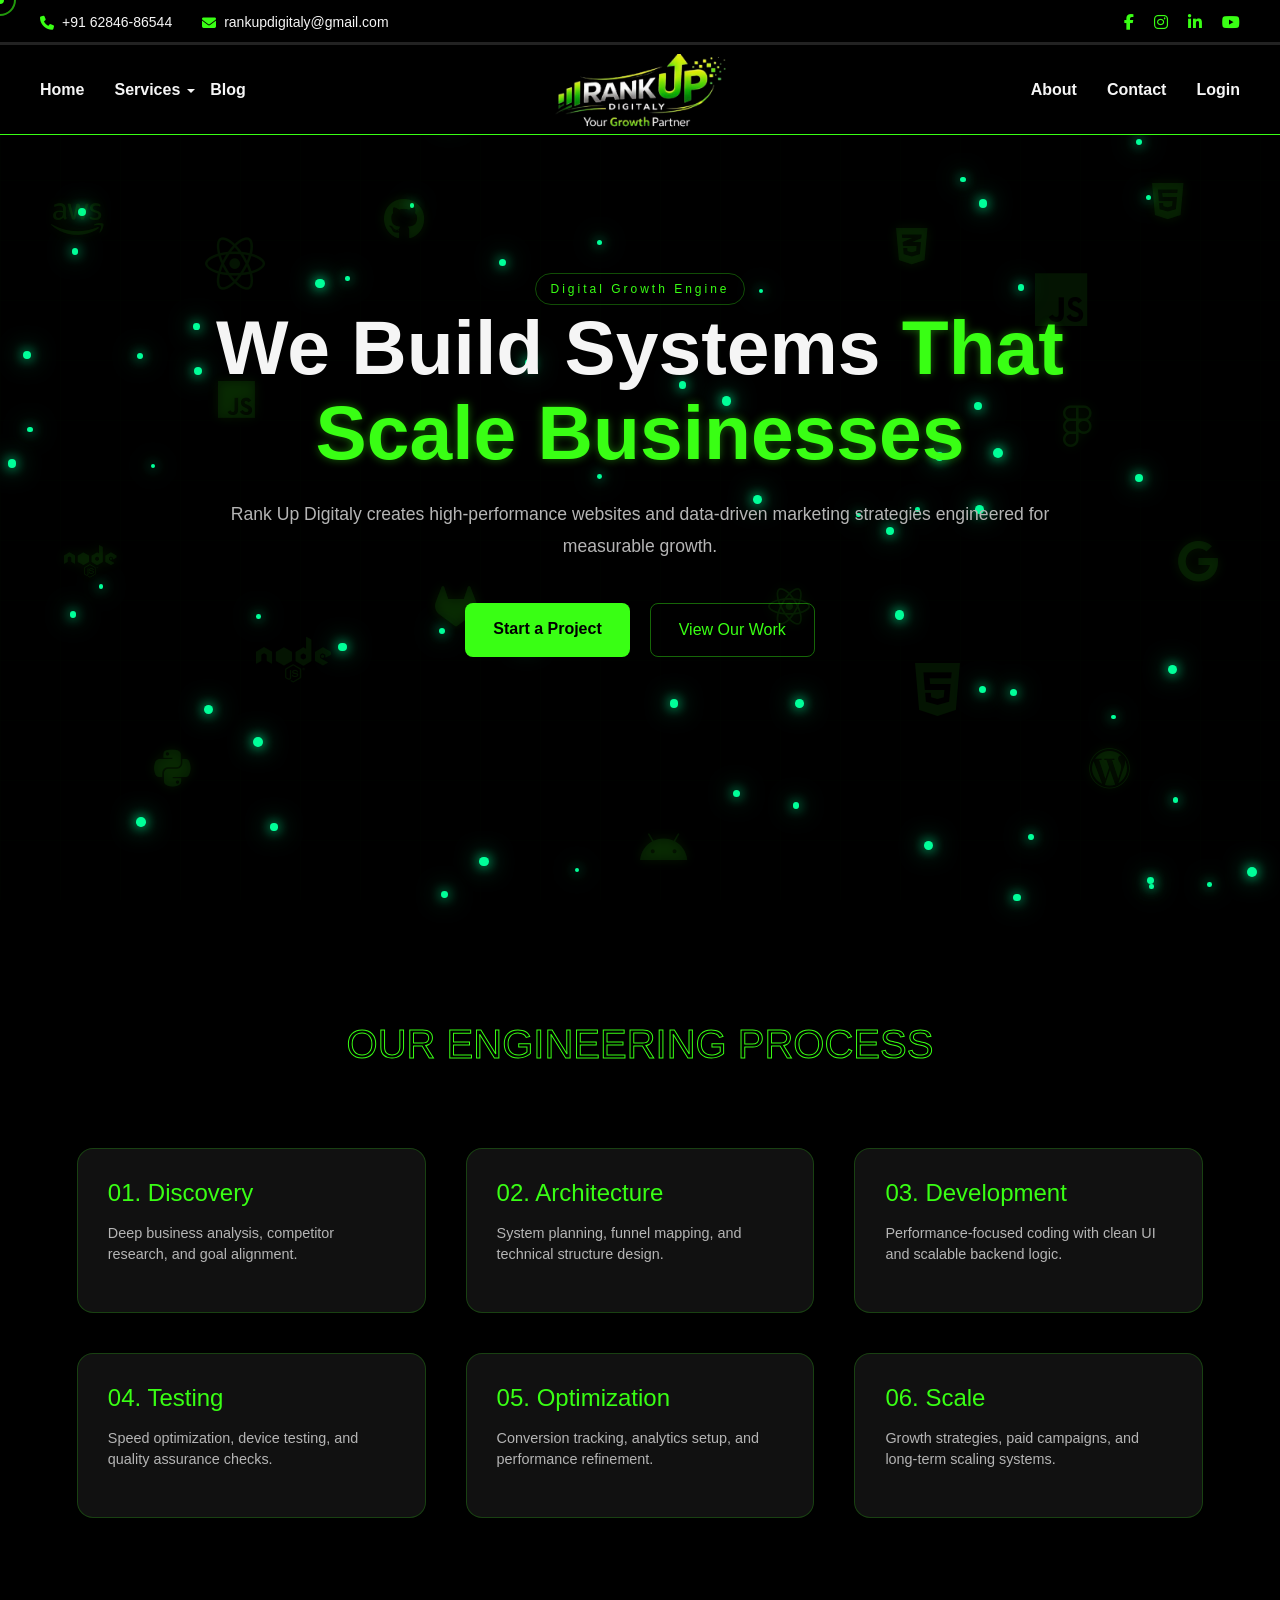
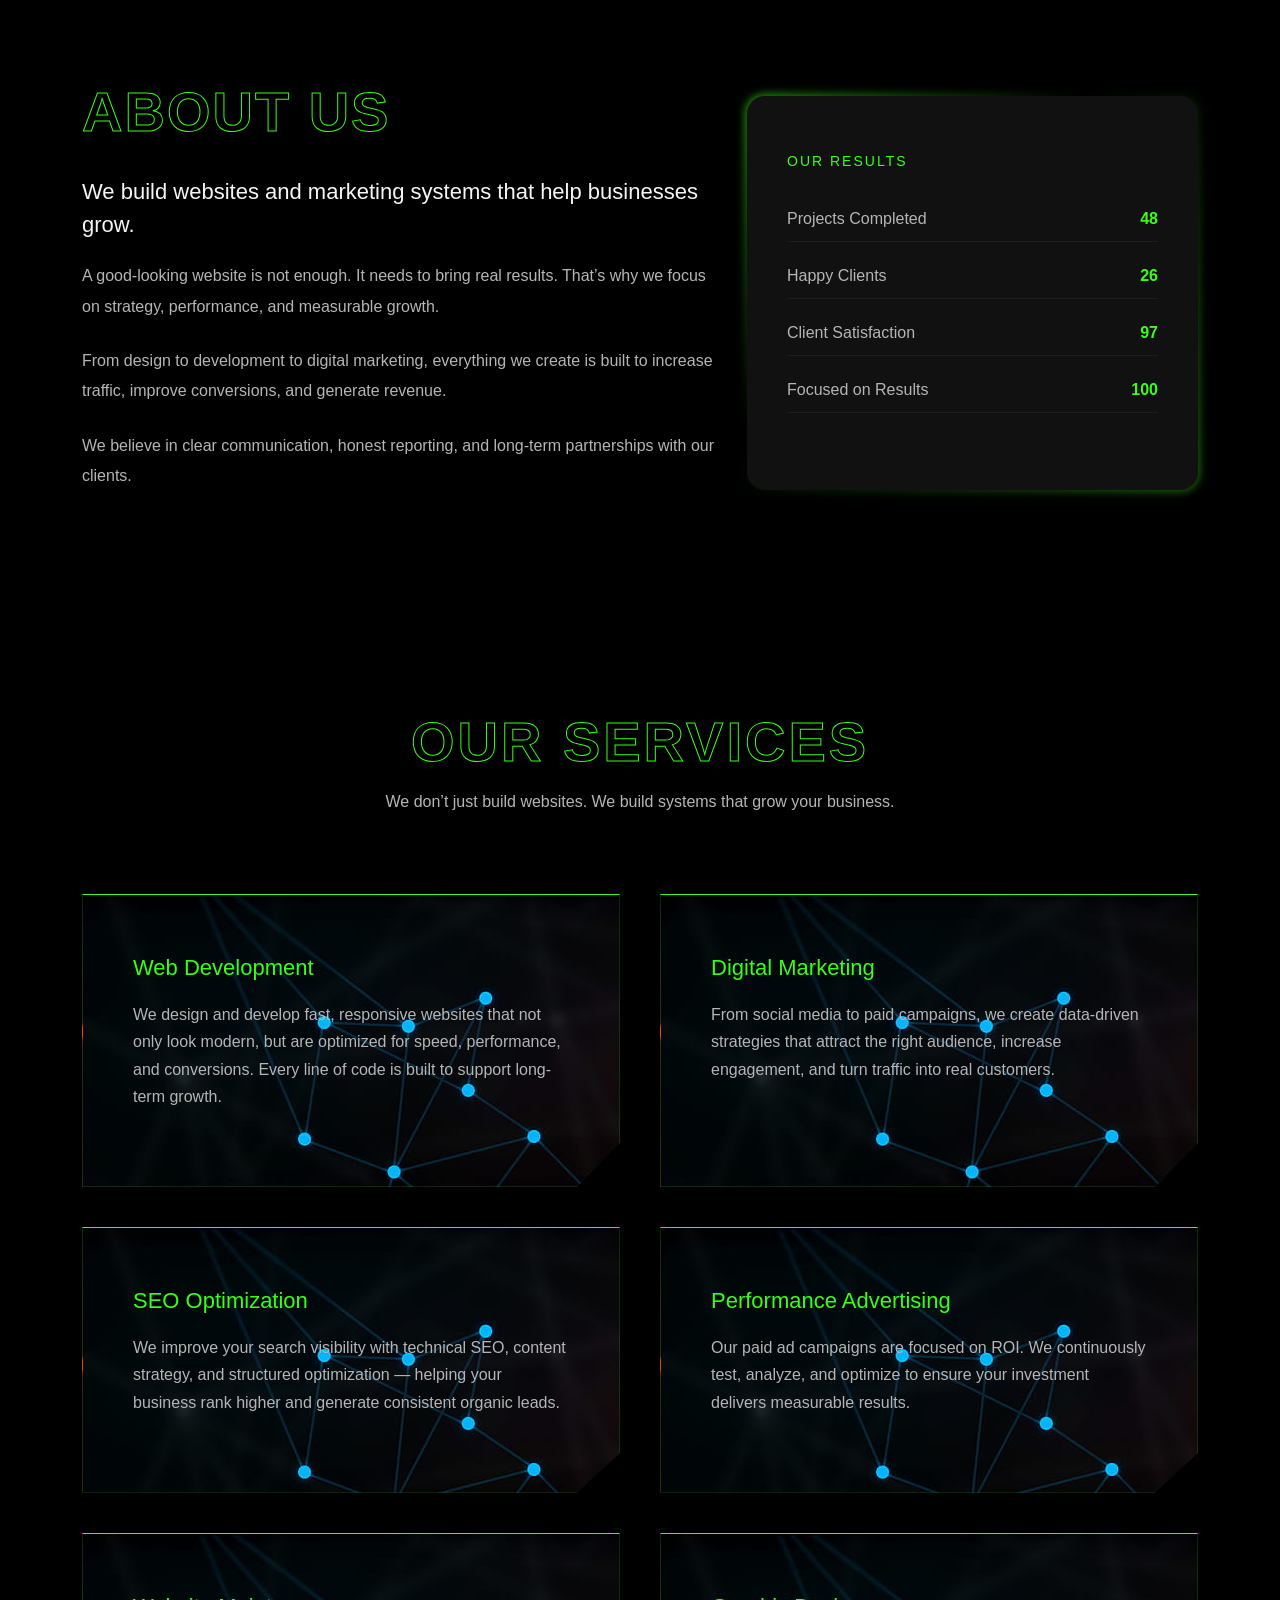
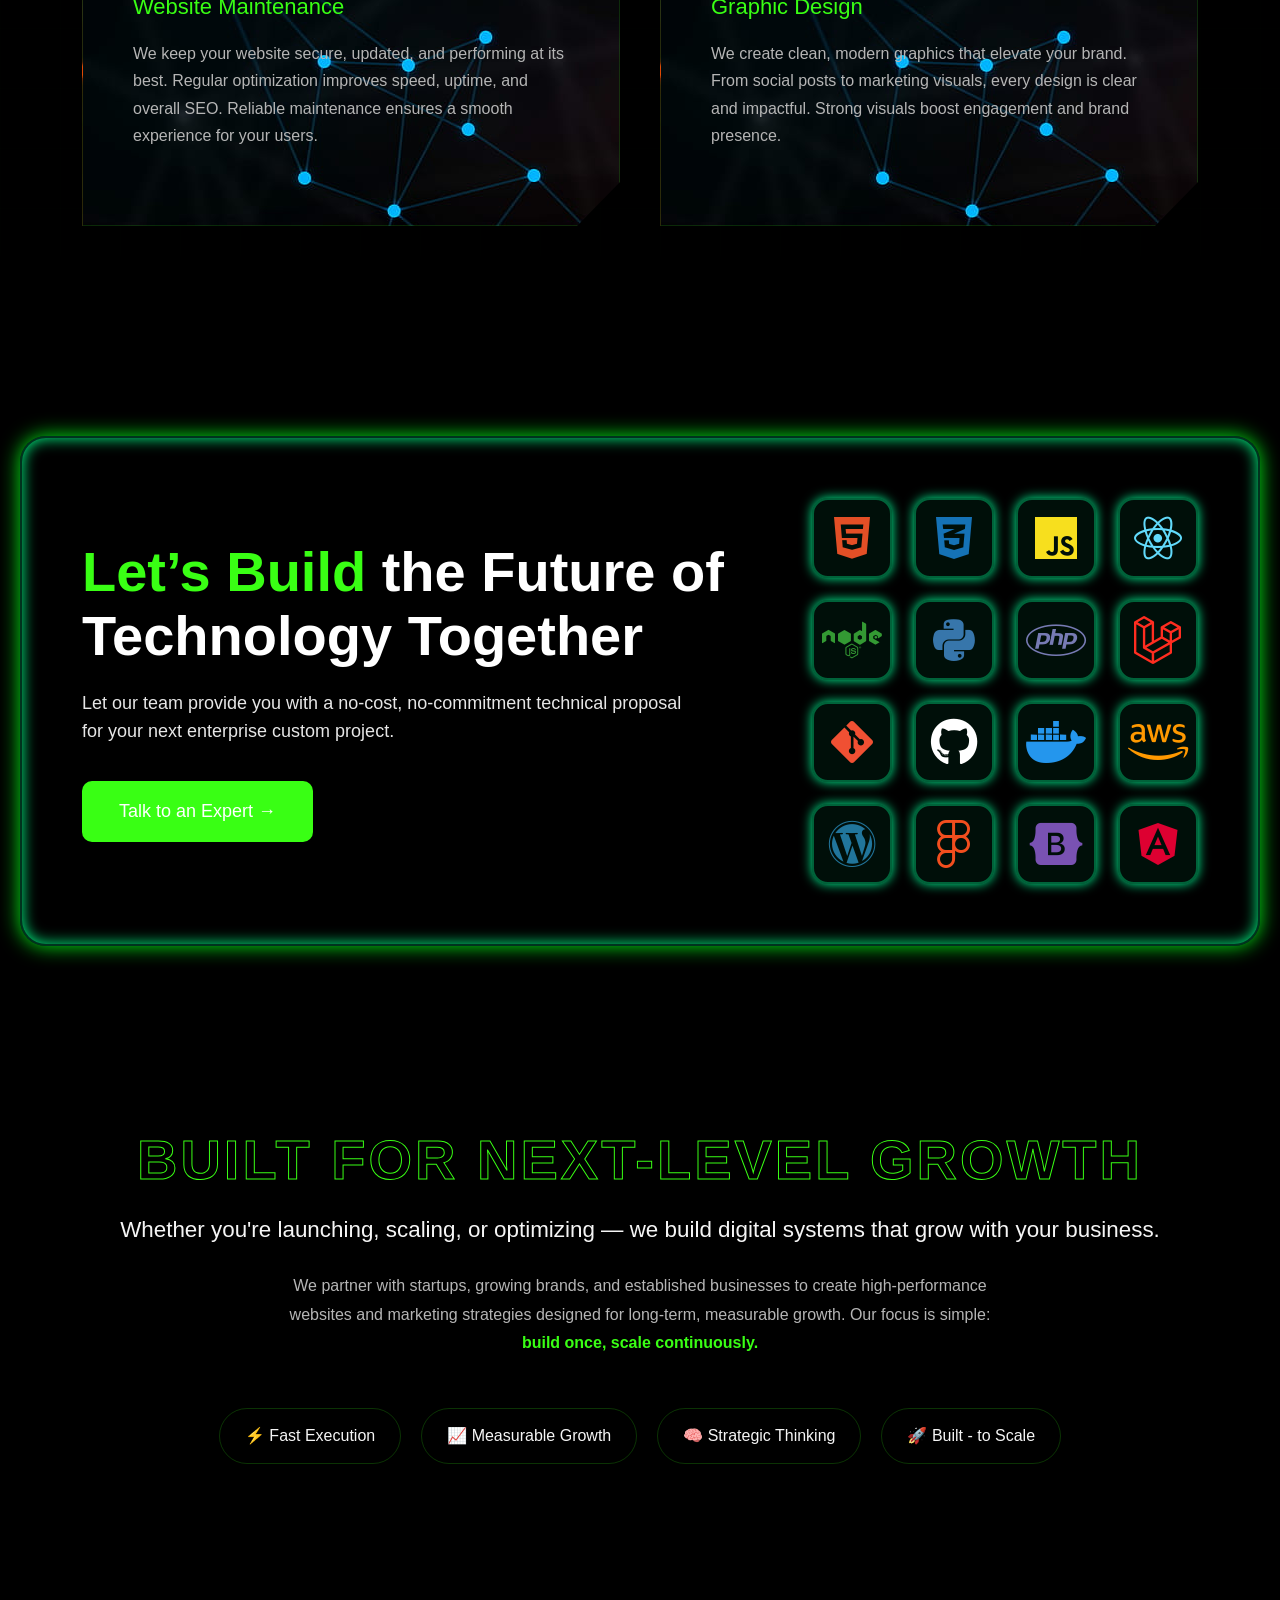
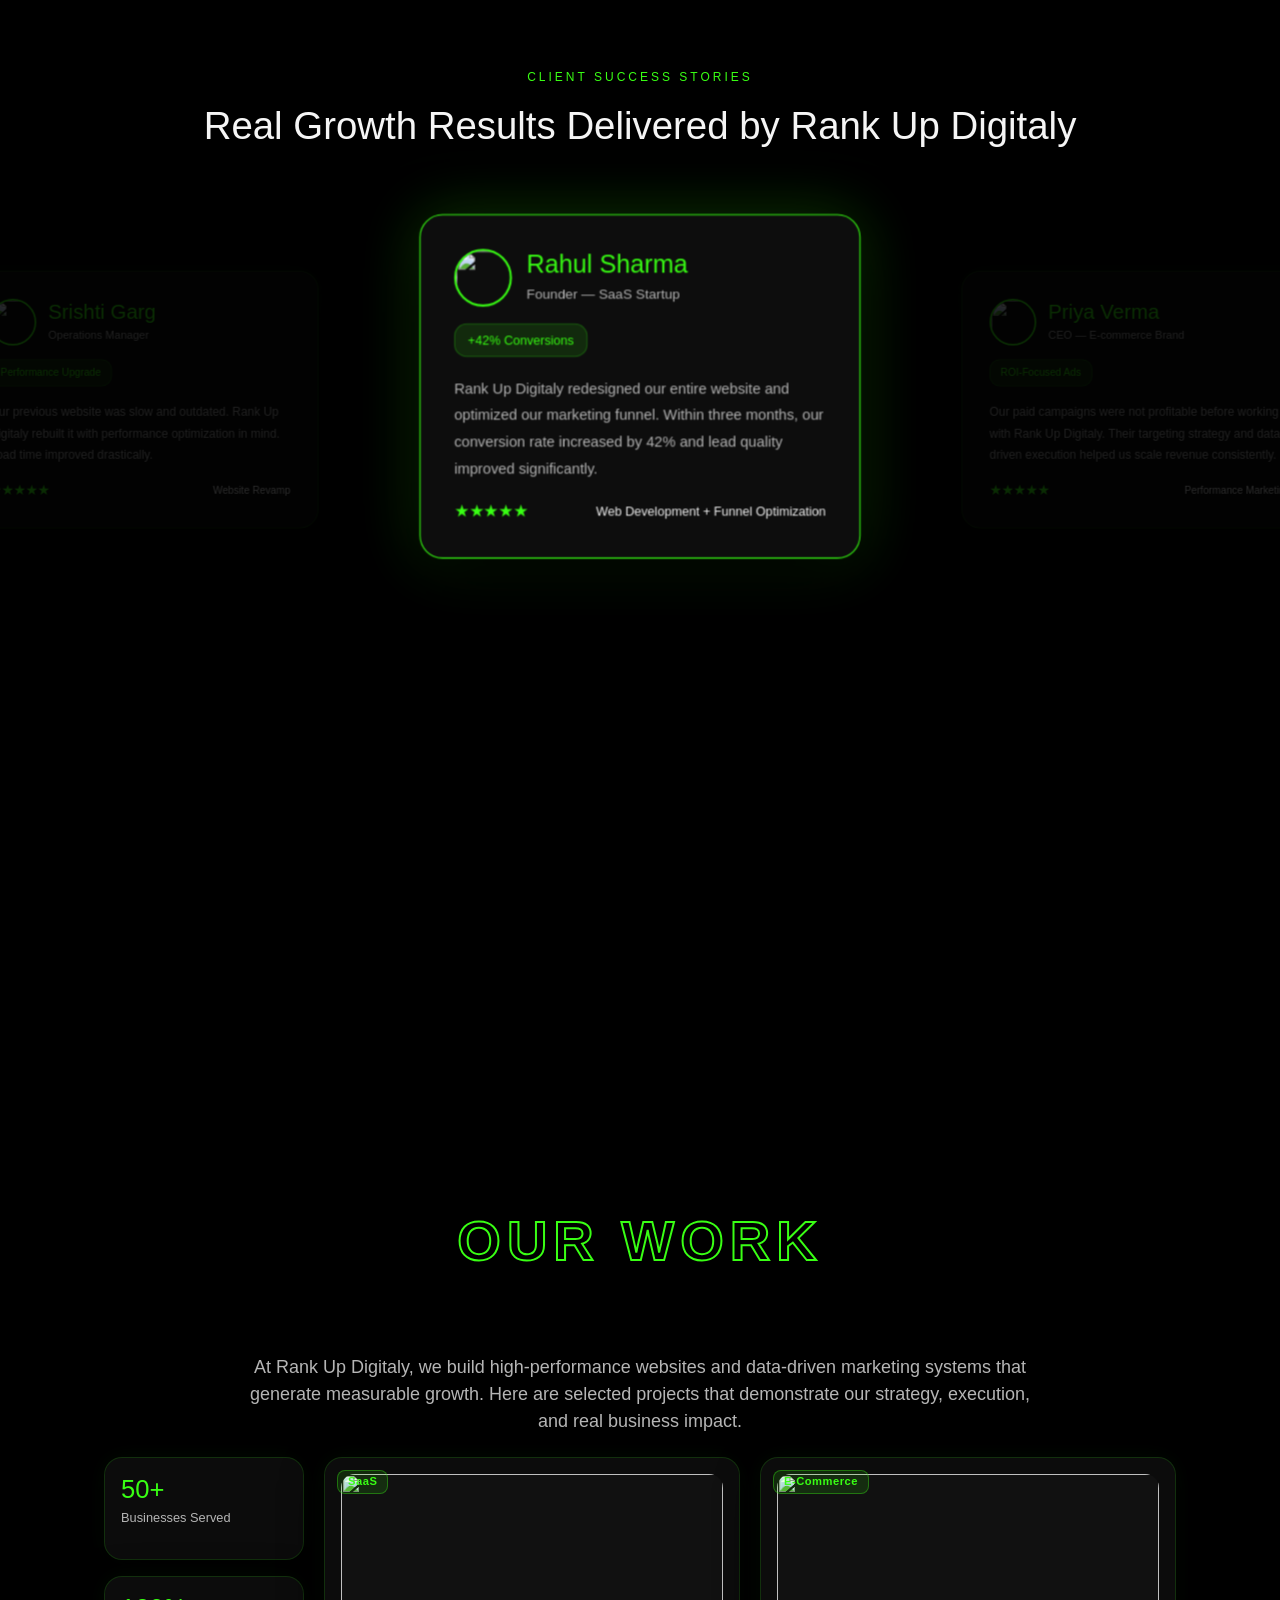
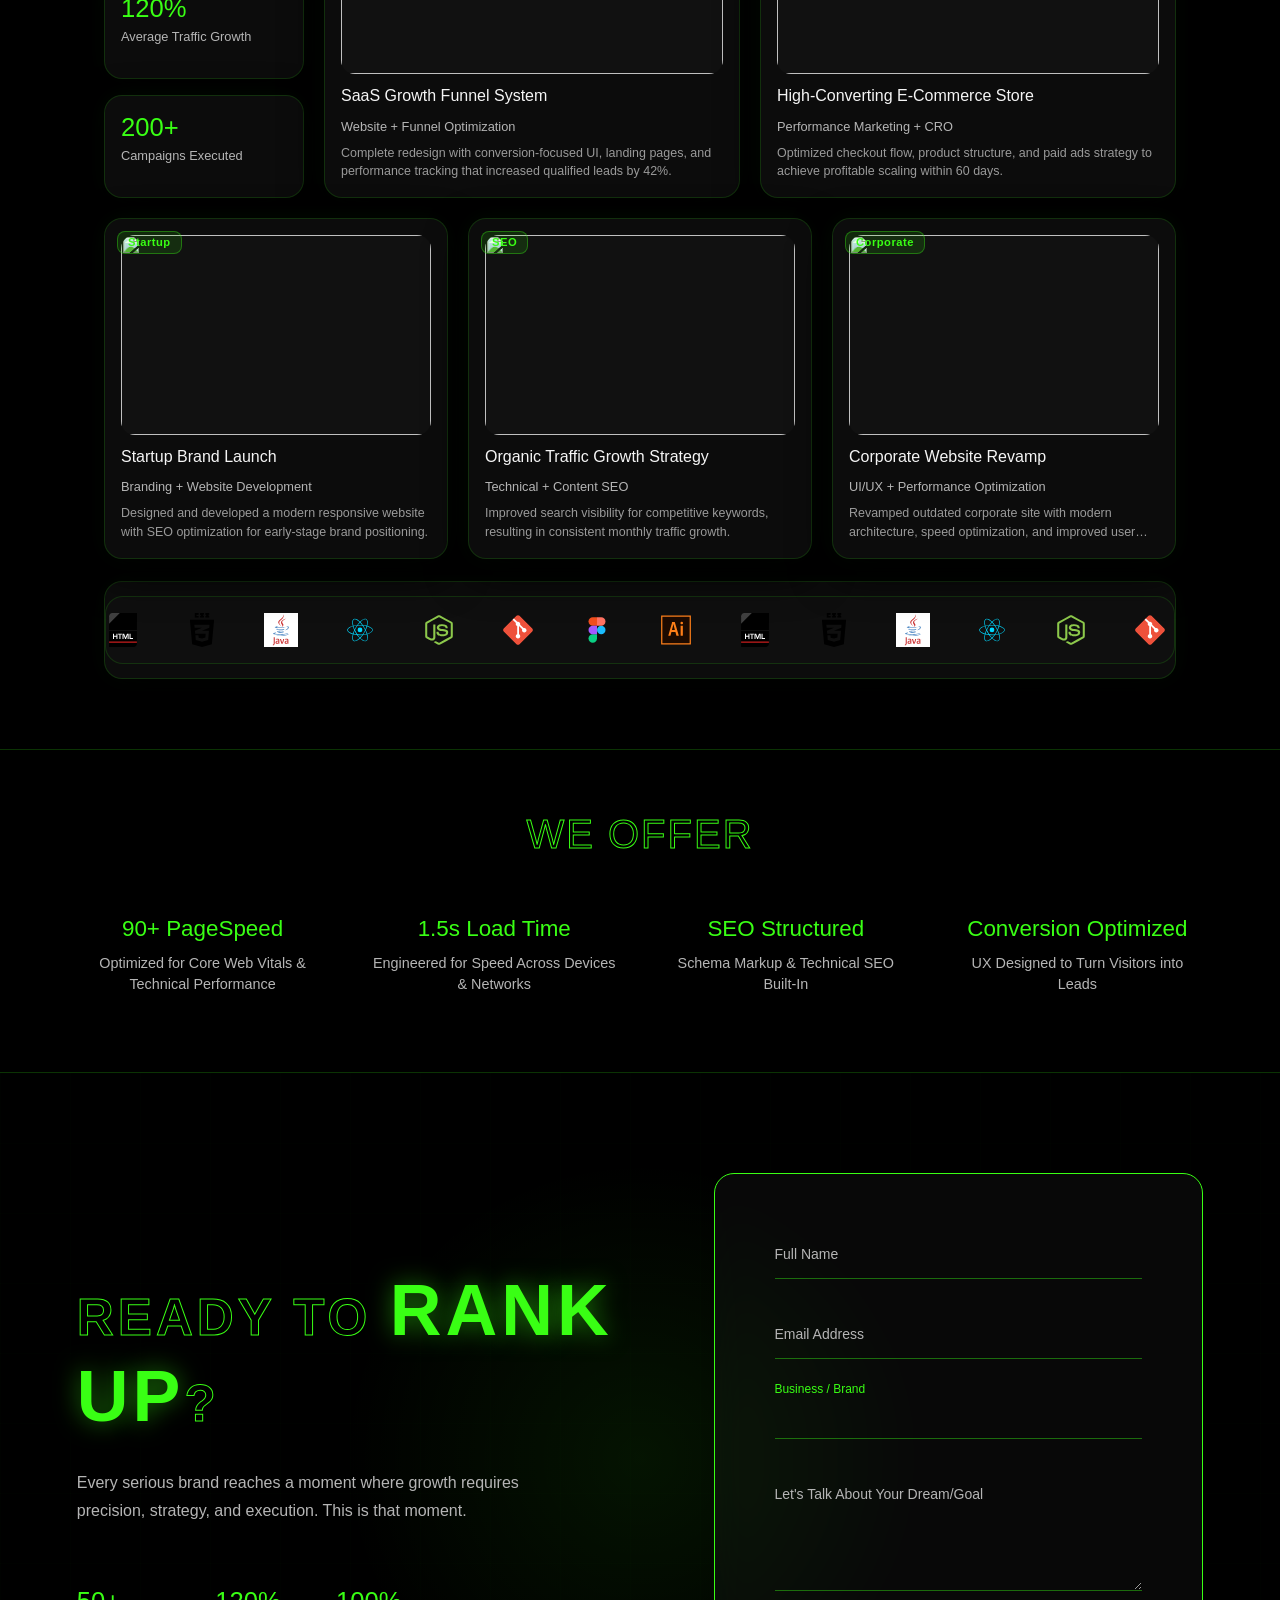
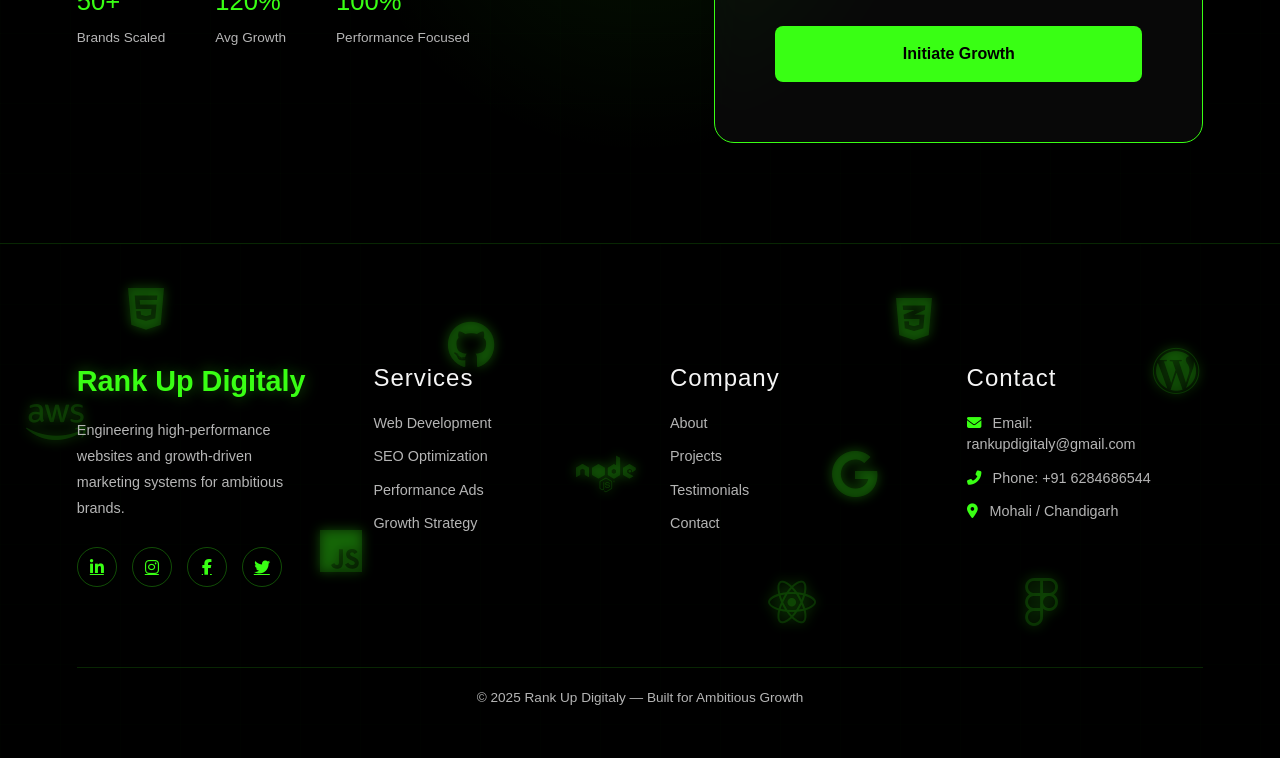
==== index.html @ c616a708 "add" ====
<!DOCTYPE html>
<html lang="en">

<head>
    <meta charset="UTF-8">
    <meta name="viewport" content="width=device-width, initial-scale=1.0">
    <title>About Section - Futuristic Clean</title>

    <link href="https://cdn.jsdelivr.net/npm/bootstrap@5.3.2/dist/css/bootstrap.min.css" rel="stylesheet">
    <link rel="stylesheet" href="https://cdnjs.cloudflare.com/ajax/libs/font-awesome/6.5.0/css/all.min.css">
    <link rel="stylesheet" href="css/index.css">
    

    <style>


        .cursor-dot,
.cursor-outline {
    position: fixed;
    top: 0;
    left: 0;
    pointer-events: none;
    border-radius: 50%;
    transform: translate(-50%, -50%);
    z-index: 9999;
}

/* Small inner dot */
.cursor-dot {
    width: 8px;
    height: 8px;
    background: #39ff14;
}

/* Outer circle */
.cursor-outline {
    width: 32px;
    height: 32px;
    border: 2px solid #39ff14;
    opacity: 0.6;
    transition: width .2s, height .2s, opacity .2s;
} 





/* spinning particals globle */

    </style>
</head>

<body>
  <div class="header-wrapper">

    <div class="neon-top-strip">
        <div class="neon-contact">
            <span class="neon-contact-item">
                <i class="fa-solid fa-phone neon-icon"></i>
                +91 62846-86544
            </span>
            <span class="neon-contact-item">
                <i class="fa-solid fa-envelope neon-icon"></i>
                rankupdigitaly@gmail.com
            </span>
        </div>

        <div class="neon-social">
            <a href="#"><i class="fab fa-facebook-f neon-icon"></i></a>
            <a href="#"><i class="fab fa-instagram neon-icon"></i></a>
            <a href="#"><i class="fab fa-linkedin-in neon-icon"></i></a>
            <a href="#"><i class="fab fa-youtube neon-icon"></i></a>
        </div>

        <div class="scroll-progress">
            <div class="progress-bar" id="progressBar"></div>
        </div>
    </div>

    <nav class="navbar">

        <!-- LEFT NAV -->
        <div class="nav-group left">
            <a href="/index.html" class="nav-link active">Home</a>

            <!-- CLICK DROPDOWN -->
            <div class="dropdown">
                <a href="javascript:void(0)" class="nav-link dropdown-toggle">Services</a>
                <div class="dropdown-menu">
                    <a href="/services/best-web-development-company-mohali-chandigarh.html">Web Development</a>
                    <a href="#seo">SEO Optimization</a>
                    <a href="/services/best-digital-marketing-company-mohali-chandigarh.html">Digital Marketing</a>
                    <a href="#ads">Performance Ads</a>
                </div>
            </div>

            <a href="#" class="nav-link">Blog</a>
        </div>

        <!-- HAMBURGER -->
        <div class="hamburger" onclick="toggleMenu()">
            <span></span>
            <span></span>
            <span></span>
        </div>

        <!-- LOGO -->
        <div class="logo">
            <a href="#Home"><img src="/images/rank-logo.png" alt="Logo"></a>
        </div>

        <!-- RIGHT NAV -->
        <div class="nav-group right">
            <a href="#about" class="nav-link">About</a>
            <a href="#contact" class="nav-link">Contact</a>
            <a href="#" class="nav-link">Login</a>
        </div>

        <!-- MOBILE MENU -->
        <div class="mobile-menu" id="mobileMenu">
            <a href="/index.html" class="nav-link">Home</a>

            <div class="mobile-dropdown">
                <div class="mobile-dropdown-toggle">Services</div>
                <div class="mobile-dropdown-menu">
                    <a href="/services/best-web-development-company-mohali-chandigarh.html">Web Development</a>
                    <a href="#seo">SEO Optimization</a>
                    <a href="/services/best-digital-marketing-company-mohali-chandigarh.html">Digital Marketing</a>
                    <a href="#ads">Performance Ads</a>
                </div>
            </div>

            <a href="#" class="nav-link">Blog</a>
            <a href="#about" class="nav-link">About</a>
            <a href="#contact" class="nav-link">Contact</a>
            <a href="#" class="nav-link">Login</a>
        </div>

    </nav>

</div>








    


    <div class="particles" id="particles">



        <section class="hero-section" id="Home">
            <header class="cyber-header">

                <!-- Floating Icons Background -->
                <div class="floating-header-icons">
                    <i class="fab fa-node"></i>
                    <i class="fab fa-css3-alt"></i>
                    <i class="fab fa-js"></i>
                    <i class="fab fa-react"></i>
                    <i class="fab fa-wordpress"></i>
                    <i class="fab fa-github"></i>
                    <i class="fab fa-figma"></i>
                    <i class="fab fa-html5"></i>
                    <i class="fab fa-google"></i>
                    <i class="fab fa-aws"></i>
                    <i class="fab fa-python"></i>
                    <i class="fab fa-gitlab"></i>
                    <i class="fab fa-android"></i>
                </div>

                <!-- Your header content here -->
            </header>

            <div class="hero-grid-bg"></div>

            <div class="hero-content">

                <span class="hero-tag">Digital Growth Engine</span>

                <h1 class="hero-title">
                    We Build Systems
                    <span>That Scale Businesses</span>
                </h1>

                <p class="hero-sub">
                    Rank Up Digitaly creates high-performance websites and
                    data-driven marketing strategies engineered for measurable growth.
                </p>

                <div class="hero-buttons">
                    <a href="#contact" class="btn-primary">Start a Project</a>
                    <a href="#advertisers" class="btn-outline">View Our Work</a>
                </div>

            </div>

            <!-- Floating Tech Particles -->
            <div class="hero-icons">
                <i class="fab fa-react"></i>
                <i class="fab fa-node"></i>
                <i class="fab fa-js"></i>
                <i class="fab fa-html5"></i>
                <!-- <i class="fab fa-css3-alt"></i> -->
            </div>

        </section>
















<section class="process-section">
    <div class="process-container">

        <h2 class="process-title">OUR ENGINEERING PROCESS</h2>

        <div class="process-grid">

            <div class="process-step">
                <h4>01. Discovery</h4>
                <p>Deep business analysis, competitor research, and goal alignment.</p>
            </div>

            <div class="process-step">
                <h4>02. Architecture</h4>
                <p>System planning, funnel mapping, and technical structure design.</p>
            </div>

            <div class="process-step">
                <h4>03. Development</h4>
                <p>Performance-focused coding with clean UI and scalable backend logic.</p>
            </div>

            <div class="process-step">
                <h4>04. Testing</h4>
                <p>Speed optimization, device testing, and quality assurance checks.</p>
            </div>

            <div class="process-step">
                <h4>05. Optimization</h4>
                <p>Conversion tracking, analytics setup, and performance refinement.</p>
            </div>

            <div class="process-step">
                <h4>06. Scale</h4>
                <p>Growth strategies, paid campaigns, and long-term scaling systems.</p>
            </div>

        </div>

    </div>
</section>















        <section id="about">
            <div class="container">
                <div class="row align-items-center">

                    <!-- LEFT SIDE -->
                    <div class="col-lg-7 mb-5 mb-lg-0">

                        <h2 class="tech-title">ABOUT US</h2>

                        <p class="tech-sub">
                            We build websites and marketing systems that help businesses grow.
                        </p>

                        <p class="tech-text">
                            A good-looking website is not enough. It needs to bring real results.
                            That’s why we focus on strategy, performance, and measurable growth.
                        </p>

                        <p class="tech-text mt-4">
                            From design to development to digital marketing,
                            everything we create is built to increase traffic,
                            improve conversions, and generate revenue.
                        </p>

                        <p class="tech-text mt-4">
                            We believe in clear communication, honest reporting,
                            and long-term partnerships with our clients.
                        </p>

                    </div>

                    <!-- RIGHT PANEL -->
                    <div class="col-lg-5">
                        <div class="panel-wrapper">
                            <div class="tech-panel" id="tiltPanel">

                                <div class="panel-header">OUR RESULTS</div>

                                <div class="stat-line">
                                    <span>Projects Completed</span>
                                    <span class="stat-number" data-target="48">0</span>
                                </div>

                                <div class="stat-line">
                                    <span>Happy Clients</span>
                                    <span class="stat-number" data-target="26">0</span>
                                </div>

                                <div class="stat-line">
                                    <span>Client Satisfaction</span>
                                    <span class="stat-number" data-target="97">0</span>
                                </div>

                                <div class="stat-line">
                                    <span>Focused on Results</span>
                                    <span class="stat-number" data-target="100">0</span>
                                </div>

                            </div>
                        </div>
                    </div>

                </div>
            </div>
        </section>











        <section id="services">
            <div class="container">

                <div class="services-header text-center">
                    <h2 class="services-title">OUR SERVICES</h2>
                    <p class="services-sub">
                        We don’t just build websites. We build systems that grow your business.
                    </p>
                </div>

                <div class="services-matrix">

                    <div class="service-module">
                        <h4>Web Development</h4>
                        <p>
                            We design and develop fast, responsive websites that not only look modern,
                            but are optimized for speed, performance, and conversions.
                            Every line of code is built to support long-term growth.
                        </p>
                    </div>

                    <div class="service-module">
                        <h4>Digital Marketing</h4>
                        <p>
                            From social media to paid campaigns, we create data-driven strategies
                            that attract the right audience, increase engagement, and turn traffic
                            into real customers.
                        </p>
                    </div>

                    <div class="service-module">
                        <h4>SEO Optimization</h4>
                        <p>
                            We improve your search visibility with technical SEO, content strategy,
                            and structured optimization — helping your business rank higher
                            and generate consistent organic leads.
                        </p>
                    </div>

                    <div class="service-module">
                        <h4>Performance Advertising</h4>
                        <p>
                            Our paid ad campaigns are focused on ROI. We continuously test,
                            analyze, and optimize to ensure your investment delivers measurable results.
                        </p>
                    </div>

                  <div class="service-module">
    <h4>Website Maintenance</h4>
    <p>
        We keep your website secure, updated, and performing at its best.
        Regular optimization improves speed, uptime, and overall SEO.
        Reliable maintenance ensures a smooth experience for your users.
    </p>
</div>

                   <div class="service-module">
    <h4>Graphic Design</h4>
    <p>
        We create clean, modern graphics that elevate your brand.
        From social posts to marketing visuals, every design is clear and impactful.
        Strong visuals boost engagement and brand presence.
    </p>
</div>

                </div>

            </div>
        </section>









        <section class="section">
            <div class="content-box">

                <!-- LEFT SIDE -->
                <div class="left">
                    <h1><span>Let’s Build</span> the Future of Technology Together</h1>
                    <p>
                        Let our team provide you with a no-cost, no-commitment technical proposal
                        for your next enterprise custom project.
                    </p>
                    <div class="btn"><a href="#contact">Talk to an Expert →</a></div>
                </div>

             <div class="icon-grid">
    <div class="icon-box"><i class="fab fa-html5"></i></div>
    <div class="icon-box"><i class="fab fa-css3-alt"></i></div>
    <div class="icon-box"><i class="fab fa-js"></i></div>
    <div class="icon-box"><i class="fab fa-react"></i></div>

    <div class="icon-box"><i class="fab fa-node"></i></div>
    <div class="icon-box"><i class="fab fa-python"></i></div>
    <div class="icon-box"><i class="fab fa-php"></i></div>
    <div class="icon-box"><i class="fab fa-laravel"></i></div>

    <div class="icon-box"><i class="fab fa-git-alt"></i></div>
    <div class="icon-box"><i class="fab fa-github"></i></div>
    <div class="icon-box"><i class="fab fa-docker"></i></div>
    <div class="icon-box"><i class="fab fa-aws"></i></div>

    <div class="icon-box"><i class="fab fa-wordpress"></i></div>
    <div class="icon-box"><i class="fab fa-figma"></i></div>
    <div class="icon-box"><i class="fab fa-bootstrap"></i></div>
    <div class="icon-box"><i class="fab fa-angular"></i></div>
</div>

            </div>
        </section>











        <section id="growth">
            <div class="container">

                <div class="growth-wrapper text-center">

                    <h2 class="growth-title">BUILT FOR NEXT-LEVEL GROWTH</h2>

                    <p class="growth-lead">
                        Whether you're launching, scaling, or optimizing —
                        we build digital systems that grow with your business.
                    </p>

                    <p class="growth-text">
                        We partner with startups, growing brands, and established businesses
                        to create high-performance websites and marketing strategies
                        designed for long-term, measurable growth.
                        Our focus is simple: <br> <b class="impact"> build once, scale continuously.</b>
                    </p>

                    <div class="growth-points">
                        <div class="growth-item">⚡ Fast Execution</div>
                        <div class="growth-item">📈 Measurable Growth</div>
                        <div class="growth-item">🧠 Strategic Thinking</div>
                        <div class="growth-item">🚀 Built - to Scale</div>
                    </div>

                </div>

            </div>
        </section>











        <section class="ai-focus-section" id="review">
            <div class="ai-container">

                <div class="ai-header">
                    <span>CLIENT SUCCESS STORIES</span>
                    <h2>Real Growth Results Delivered by Rank Up Digitaly</h2>
                </div>

                <div class="ai-carousel">

                    <!-- CARD 1 -->
                    <div class="ai-card active">
                        <div class="profile">
                            <img src="https://i.pravatar.cc/80?img=1">
                            <div>
                                <h4>Rahul Sharma</h4>
                                <span>Founder — SaaS Startup</span>
                            </div>
                        </div>

                        <div class="review-badge">+42% Conversions</div>

                        <p>
                            Rank Up Digitaly redesigned our entire website and optimized
                            our marketing funnel. Within three months, our conversion rate
                            increased by 42% and lead quality improved significantly.
                        </p>

                        <div class="card-footer">
                            <div class="stars">★★★★★</div>
                            <span class="course">Web Development + Funnel Optimization</span>
                        </div>
                    </div>




                    <!-- CARD 2 -->
                    <div class="ai-card">
                        <div class="profile">
                            <img src="https://i.pravatar.cc/80?img=2">
                            <div>
                                <h4>Priya Verma</h4>
                                <span>CEO — E-commerce Brand</span>
                            </div>
                        </div>

                        <div class="review-badge">ROI-Focused Ads</div>

                        <p>
                            Our paid campaigns were not profitable before working with
                            Rank Up Digitaly. Their targeting strategy and data-driven
                            execution helped us scale revenue consistently.
                        </p>

                        <div class="card-footer">
                            <div class="stars">★★★★★</div>
                            <span class="course">Performance Marketing</span>
                        </div>
                    </div>

                    <!-- CARD 3 -->
                    <div class="ai-card">
                        <div class="profile">
                            <img src="https://i.pravatar.cc/80?img=3">
                            <div>
                                <h4>Arjun Mehta</h4>
                                <span>Marketing Head — Tech Company</span>
                            </div>
                        </div>

                        <div class="review-badge">SEO Growth</div>

                        <p>
                            Their SEO strategy improved our organic visibility and
                            helped us rank on the first page for competitive keywords.
                            Traffic and inquiries both increased.
                        </p>

                        <div class="card-footer">
                            <div class="stars">★★★★★</div>
                            <span class="course">SEO Optimization</span>
                        </div>
                    </div>


                    <!-- CARD 4 -->
                    <div class="ai-card">
                        <div class="profile">
                            <img src="https://i.pravatar.cc/80?img=4">
                            <div>
                                <h4>Mamta Sidhu</h4>
                                <span>Startup Founder</span>
                            </div>
                        </div>

                        <div class="review-badge">Clean UI Experience</div>

                        <p>
                            The team at Rank Up Digitaly delivered a modern, fast,
                            and highly responsive website. The user experience is
                            significantly better than our previous platform.
                        </p>

                        <div class="card-footer">
                            <div class="stars">★★★★★</div>
                            <span class="course">UI/UX + Front-End Development</span>
                        </div>
                    </div>




                    <!-- CARD 5 -->
                    <div class="ai-card">
                        <div class="profile">
                            <img src="https://i.pravatar.cc/80?img=5">
                            <div>
                                <h4>Shubham Silyan</h4>
                                <span>Business Owner</span>
                            </div>
                        </div>

                        <div class="review-badge">Structured Growth Plan</div>

                        <p>
                            What impressed me most was their structured approach.
                            Clear strategy, transparent reporting, and measurable results.
                            They operate like a long-term growth partner.
                        </p>

                        <div class="card-footer">
                            <div class="stars">★★★★★</div>
                            <span class="course">Digital Growth Strategy</span>
                        </div>
                    </div>




                    <!-- CARD 6 -->
                    <div class="ai-card">
                        <div class="profile">
                            <img src="https://i.pravatar.cc/80?img=6">
                            <div>
                                <h4>Muskan Rana</h4>
                                <span>Brand Manager</span>
                            </div>
                        </div>

                        <div class="review-badge">Lead Generation</div>

                        <p>
                            Their marketing campaigns helped us generate high-quality
                            leads consistently. Communication was clear and performance
                            reports were detailed and honest.
                        </p>

                        <div class="card-footer">
                            <div class="stars">★★★★★</div>
                            <span class="course">Digital Marketing</span>
                        </div>
                    </div>




                    <!-- CARD 7 -->
                    <div class="ai-card">
                        <div class="profile">
                            <img src="https://i.pravatar.cc/80?img=7">
                            <div>
                                <h4>Sunidhi</h4>
                                <span>Co-Founder — SaaS Product</span>
                            </div>
                        </div>

                        <div class="review-badge">Full Funnel Optimization</div>

                        <p>
                            From website structure to campaign execution,
                            Rank Up Digitaly improved our entire customer journey.
                            Conversions and retention both improved.
                        </p>

                        <div class="card-footer">
                            <div class="stars">★★★★★</div>
                            <span class="course">Web + Marketing Systems</span>
                        </div>
                    </div>




                    <!-- CARD 8-->
                    <div class="ai-card">
                        <div class="profile">
                            <img src="https://i.pravatar.cc/80?img=8">
                            <div>
                                <h4>Srishti Garg</h4>
                                <span>Operations Manager</span>
                            </div>
                        </div>

                        <div class="review-badge">Performance Upgrade</div>

                        <p>
                            Our previous website was slow and outdated.
                            Rank Up Digitaly rebuilt it with performance
                            optimization in mind. Load time improved drastically.
                        </p>

                        <div class="card-footer">
                            <div class="stars">★★★★★</div>
                            <span class="course">Website Revamp</span>
                        </div>
                    </div>
                </div>
            </div>
        </section>










        <section class="gsap-showcase">
            <h1 class="gsap-title">
                Stop Guessing. Start Scaling.
            </h1>

            <p class="gsap-subtitle">
                Rank Up Digitaly helps brands dominate online with
                performance-driven websites and marketing strategies
                built for measurable results.
            </p>

            <button class="gsap-btn"><a href="#contact">Let’s Scale Your Brand</a></button>
        </section>










        <!-- Projects Section -->
        <section id="advertisers" class="advertisers-service-sec pt-5 pb-5">

            <div class="container">

                <!-- HEADER -->
                <div class="row">
                    <div class="section-header text-center">
                        <h2 class="neon-outline-title">
                            OUR WORK
                        </h2>

                        <p style="font-size:18px; color: var(--text-gray); max-width: 800px; margin: auto;">
                            At Rank Up Digitaly, we build high-performance websites and
                            data-driven marketing systems that generate measurable growth.
                            Here are selected projects that demonstrate our strategy,
                            execution, and real business impact.
                        </p>
                    </div>
                </div>

                <div class="page">

                    <!-- TOP GRID -->
                    <div class="top-grid">

                        <!-- STATS -->
                        <div class="stats">

                            <div class="panel stat">
                                <h3>50+</h3>
                                <span>Businesses Served</span>
                            </div>

                            <div class="panel stat">
                                <h3>120%</h3>
                                <span>Average Traffic Growth</span>
                            </div>

                            <div class="panel stat">
                                <h3>200+</h3>
                                <span>Campaigns Executed</span>
                            </div>

                        </div>

                        <!-- PROJECT 1 -->
                        <div class="panel project" data-link="#">
                            <span class="badge">SaaS</span>
                            <img src="" alt="">
                            <h4>SaaS Growth Funnel System</h4>
                            <span class="desc">Website + Funnel Optimization</span>
                            <span class="desc-long">
                                Complete redesign with conversion-focused UI,
                                landing pages, and performance tracking that
                                increased qualified leads by 42%.
                            </span>
                        </div>

                        <!-- PROJECT 2 -->
                        <div class="panel project" data-link="#">
                            <span class="badge">E-Commerce</span>
                            <img src="" alt="">
                            <h4>High-Converting E-Commerce Store</h4>
                            <span class="desc">Performance Marketing + CRO</span>
                            <span class="desc-long">
                                Optimized checkout flow, product structure,
                                and paid ads strategy to achieve profitable
                                scaling within 60 days.
                            </span>
                        </div>

                    </div>

                    <!-- SECOND GRID -->
                    <div class="student-grid">

                        <!-- PROJECT 3 -->
                        <div class="panel project" data-link="#">
                            <span class="badge">Startup</span>
                            <img src="" alt="">
                            <h4>Startup Brand Launch</h4>
                            <span class="desc">Branding + Website Development</span>
                            <span class="desc-long">
                                Designed and developed a modern responsive
                                website with SEO optimization for early-stage
                                brand positioning.
                            </span>
                        </div>

                        <!-- PROJECT 4 -->
                        <div class="panel project" data-link="#">
                            <span class="badge">SEO</span>
                            <img src="" alt="">
                            <h4>Organic Traffic Growth Strategy</h4>
                            <span class="desc">Technical + Content SEO</span>
                            <span class="desc-long">
                                Improved search visibility for competitive
                                keywords, resulting in consistent monthly
                                traffic growth.
                            </span>
                        </div>

                        <!-- PROJECT 5 -->
                        <div class="panel project" data-link="#">
                            <span class="badge">Corporate</span>
                            <img src="" alt="">
                            <h4>Corporate Website Revamp</h4>
                            <span class="desc">UI/UX + Performance Optimization</span>
                            <span class="desc-long">
                                Revamped outdated corporate site with modern
                                architecture, speed optimization, and improved
                                user engagement.
                            </span>
                        </div>

                    </div>

                    <!-- TOOLBOX -->
                    <div class="toolbox panel">
                        <div class="marquee">
                            <div class="marquee-track" id="marqueeTrack">
                                <!-- tech logos here -->
                            </div>
                        </div>
                    </div>

                </div>

            </div>
        </section>













 <section class="performance-bar">
     <h2 class="performance-title">WE OFFER</h2>
    <div class="performance-container">

       

        <div class="performance-item">
            <h3>90+ PageSpeed</h3>
            <p>Optimized for Core Web Vitals & Technical Performance</p>
        </div>

        <div class="performance-item">
            <h3>1.5s Load Time</h3>
            <p>Engineered for Speed Across Devices & Networks</p>
        </div>

        <div class="performance-item">
            <h3>SEO Structured</h3>
            <p>Schema Markup & Technical SEO Built-In</p>
        </div>

        <div class="performance-item">
            <h3>Conversion Optimized</h3>
            <p>UX Designed to Turn Visitors into Leads</p>
        </div>

    </div>
</section>









        <section class="launch-contact " id="contact">

            <div class="launch-bg-grid"></div>
            <div class="launch-glow"></div>

            <div class="launch-wrapper">

                <!-- LEFT SIDE -->
                <div class="launch-left">

                    <h2 class="launch-title">
                        READY TO <span>RANK UP</span>?
                    </h2>

                    <p class="launch-sub">
                        Every serious brand reaches a moment where growth
                        requires precision, strategy, and execution.
                        This is that moment.
                    </p>

                    <div class="launch-stats">
                        <div>
                            <h3>50+</h3>
                            <span>Brands Scaled</span>
                        </div>
                        <div>
                            <h3>120%</h3>
                            <span>Avg Growth</span>
                        </div>
                        <div>
                            <h3>100%</h3>
                            <span>Performance Focused</span>
                        </div>
                    </div>

                </div>

                <!-- RIGHT SIDE -->
                <div class="launch-form-panel">

                    <div class="panel-border"></div>

                    <form class="launch-form">

                        <div class="input-group">
                            <input type="text" required>
                            <label>Full Name</label>
                        </div>

                        <div class="input-group">
                            <input type="email" required>
                            <label>Email Address</label>
                        </div>

                        <div class="input-group">
                            <input type="text">
                            <label>Business / Brand</label>
                        </div>

                        <div class="input-group">
                            <textarea rows="4" required></textarea>
                            <label>Let's Talk About Your Dream/Goal</label>
                        </div>

                        <button type="submit" class="launch-btn">
                            Initiate Growth
                        </button>

                    </form>

                </div>

            </div>

        </section>


        <footer class="cyber-footer">

            <!-- Floating Icons Background -->
            <div class="floating-icons">
                <i class="fab fa-html5"></i>
                <i class="fab fa-css3-alt"></i>
                <i class="fab fa-js"></i>
                <i class="fab fa-react"></i>
                <i class="fab fa-node"></i>
                <i class="fab fa-github"></i>
                <i class="fab fa-figma"></i>
                <i class="fab fa-wordpress"></i>
                <i class="fab fa-google"></i>
                <i class="fab fa-aws"></i>
            </div>

            <div class="footer-wrapper">

                <!-- BRAND -->
                <div class="footer-col brand">
                    <h3 class="footer-logo">Rank Up Digitaly</h3>
                    <p>
                        Engineering high-performance websites and growth-driven
                        marketing systems for ambitious brands.
                    </p>

                    <div class="social-icons">
                        <a href="#"><i class="fab fa-linkedin-in"></i></a>
                        <a href="#"><i class="fab fa-instagram"></i></a>
                        <a href="#"><i class="fab fa-facebook-f"></i></a>
                        <a href="#"><i class="fab fa-twitter"></i></a>
                    </div>
                </div>

                <!-- SERVICES -->
                <div class="footer-col">
                    <h4>Services</h4>
                    <ul>
                        <li><a href="#">Web Development</a></li>
                        <li><a href="#">SEO Optimization</a></li>
                        <li><a href="#">Performance Ads</a></li>
                        <li><a href="#">Growth Strategy</a></li>
                    </ul>
                </div>

                <!-- QUICK LINKS -->
                <div class="footer-col">
                    <h4>Company</h4>
                    <ul>
                        <li><a href="#about">About</a></li>
                        <li><a href="#advertisers">Projects</a></li>
                        <li><a href="#review">Testimonials</a></li>
                        <li><a href="#contact">Contact</a></li>
                    </ul>
                </div>

                <!-- CONTACT -->
                <div class="footer-col">
                    <h4>Contact</h4>
                    <ul>
                        <li><i class="fas fa-envelope"></i> Email: rankupdigitaly@gmail.com</li>
<li><i class="fas fa-phone-alt"></i> Phone: +91 6284686544</li>
<li><i class="fas fa-map-marker-alt"></i> Mohali / Chandigarh</li>
                    </ul>
                </div>

            </div>

            <div class="footer-bottom">
                © 2025 Rank Up Digitaly — Built for Ambitious Growth
            </div>

        </footer>
    </div>



<div class="cursor-dot"></div>
<div class="cursor-outline"></div>

</body>

<!-- cursor effect -->
<script>
document.addEventListener("mousemove", function(e) {
    const dot = document.querySelector(".cursor-dot");
    const outline = document.querySelector(".cursor-outline");

    dot.style.top = e.clientY + "px";
    dot.style.left = e.clientX + "px";

    outline.animate({
        top: e.clientY + "px",
        left: e.clientX + "px"
    }, { duration: 300, fill: "forwards" });
});
</script>




<script>
    const sections = document.querySelectorAll("section");
    const navLinks = document.querySelectorAll(".nav-link");

    // Scroll detection
    window.addEventListener("scroll", () => {
        let current = "";

        sections.forEach(section => {
            const sectionTop = section.offsetTop - 120;
            const sectionHeight = section.offsetHeight;

            if (pageYOffset >= sectionTop) {
                current = section.getAttribute("id");
            }
        });

        navLinks.forEach(link => {
            link.classList.remove("active");
            if (link.getAttribute("href") === "#" + current) {
                link.classList.add("active");
            }
        });
    });

    // Click detection
    navLinks.forEach(link => {
        link.addEventListener("click", function () {
            navLinks.forEach(l => l.classList.remove("active"));
            this.classList.add("active");
        });
    });
</script>



<script>
function toggleMenu() {
    const menu = document.getElementById("mobileMenu");
    const burger = document.querySelector(".hamburger");

    menu.classList.toggle("active");
    burger.classList.toggle("active");
}

window.addEventListener("scroll", function () {
    const scrollTop = window.scrollY;
    const docHeight = document.documentElement.scrollHeight - document.documentElement.clientHeight;

    if (docHeight > 0) {
        const scrollPercent = (scrollTop / docHeight) * 100;
        document.getElementById("progressBar").style.width = scrollPercent + "%";
    }
});
</script>


<!-- Auto Active Script -->
<script>
    const currentPage = window.location.pathname.split("/").pop();

    document.querySelectorAll(".nav-links a").forEach(link => {
        const linkPage = link.getAttribute("href");
        if (linkPage === currentPage) {
            link.classList.add("active");
        }
    });
</script>





<script>
    /* TOOLBOX */
    const icons = ["icons/html.svg", "icons/css.svg", "icons/java.svg", "icons/react.svg", "icons/node.svg", "icons/git.svg", "icons/figma.svg", "icons/ai.svg"];
    const track = document.getElementById("marqueeTrack");
    let iconHTML = "";
    for (let i = 0; i < 4; i++) icons.forEach(src => iconHTML += `<img src="${src}">`);
    track.innerHTML = iconHTML;

    /* DATA */
    const instituteProjects = [
        { img: "i1.jpg", title: "Online Taxi Platform", desc: "Booking System", long: "Real-time cab booking platform with live tracking and admin dashboard." },
        { img: "i2.jpg", title: "Pharma Website", desc: "Corporate", long: "Professional pharma website showcasing products and certifications." },
        { img: "i3.jpg", title: "Business Portfolio", desc: "Branding", long: "Modern portfolio site built to attract clients." },
        { img: "i4.jpg", title: "Service Platform", desc: "UI / UX", long: "Service-based platform with clean user experience." }
    ];

    const studentProjects = [
        { img: "/digital.jpg", title: "Portfolio Website", desc: "HTML • CSS", long: "Personal portfolio website showcasing skills and projects." },
        { img: "/two.jpg", title: "Landing Page", desc: "React", long: "High-conversion landing page with responsive layout." },
        { img: "/three.jpg", title: "E-Commerce UI", desc: "Frontend", long: "E-commerce UI focused on clarity and usability." },
        { img: "/four.jpg", title: "Gym Website", desc: "UI Design", long: "Fitness website concept with modern sections." },
        { img: "/one.jpg", title: "Business Page", desc: "HTML", long: "Static business website with clean structure." },
        { img: "/five.jpg", title: "Dashboard UI", desc: "CSS Grid", long: "Admin dashboard demonstrating CSS Grid mastery." }
    ];

    let instIndex = 0, stuIndex = 0;

    /* SAFE IMAGE SWAP */
    function swapCards(ids, list, start) {
        ids.forEach((id, i) => {
            const el = document.getElementById(id);
            const imgEl = el.querySelector("img");
            const data = list[(start + i) % list.length];

            const temp = new Image();
            temp.src = data.img;

            temp.onload = () => {
                imgEl.style.opacity = 0;
                setTimeout(() => {
                    imgEl.src = data.img;
                    el.querySelector("h4").textContent = data.title;
                    el.querySelector(".desc").textContent = data.desc;
                    el.querySelector(".desc-long").textContent = data.long;
                    imgEl.style.opacity = 1;
                }, 150);
            };

            temp.onerror = () => {
                el.querySelector("h4").textContent = data.title;
                el.querySelector(".desc").textContent = data.desc;
                el.querySelector(".desc-long").textContent = data.long;
            };
        });
    }


    /* CLICKABLE CARDS */
    document.querySelectorAll('.project').forEach(card => {
        card.addEventListener('click', () => {
            const url = card.getAttribute('data-link');
            if (url) window.open(url, "_blank");
        });
    });
</script>





<script>
    // 3D Tilt
    const panel = document.getElementById("tiltPanel");

    panel.addEventListener("mousemove", (e) => {
        const rect = panel.getBoundingClientRect();
        const x = e.clientX - rect.left;
        const y = e.clientY - rect.top;

        const centerX = rect.width / 2;
        const centerY = rect.height / 2;

        const rotateX = ((y - centerY) / centerY) * -8;
        const rotateY = ((x - centerX) / centerX) * 8;

        panel.style.transform = `rotateX(${rotateX}deg) rotateY(${rotateY}deg)`;
        panel.style.setProperty('--x', `${(x / rect.width) * 100}%`);
        panel.style.setProperty('--y', `${(y / rect.height) * 100}%`);
    });

    panel.addEventListener("mouseleave", () => {
        panel.style.transform = "rotateX(0deg) rotateY(0deg)";
    });

    // Smooth Counter
    const counters = document.querySelectorAll('.stat-number');

    counters.forEach(counter => {
        const target = +counter.getAttribute('data-target');
        const duration = 1500;
        const startTime = performance.now();

        function animate(currentTime) {
            const progress = Math.min((currentTime - startTime) / duration, 1);
            const easeOut = 1 - Math.pow(1 - progress, 3);
            counter.innerText = Math.floor(easeOut * target);

            if (progress < 1) {
                requestAnimationFrame(animate);
            } else {
                counter.innerText = target;
            }
        }

        requestAnimationFrame(animate);
    });
</script>





<script>
    /* Create floating neon particles */
    const container = document.getElementById("particles");

    for (let i = 0; i < 70; i++) {
        const p = document.createElement("div");
        p.classList.add("particle");

        const size = Math.random() * 6 + 4;
        p.style.width = size + "px";
        p.style.height = size + "px";

        p.style.left = Math.random() * 100 + "vw";
        p.style.top = Math.random() * 100 + "vh";
        p.style.animationDuration = 5 + Math.random() * 7 + "s";

        container.appendChild(p);
    }
</script>

<script>
    document.querySelectorAll(".service-module").forEach(module => {
        module.addEventListener("mousemove", e => {
            const rect = module.getBoundingClientRect();
            const x = e.clientX - rect.left;
            const y = e.clientY - rect.top;
            module.style.background =
                `radial-gradient(circle at ${x}px ${y}px,
             rgba(57,255,20,0.08),
             #111 60%)`;
        });

        module.addEventListener("mouseleave", () => {
            module.style.background =
                "linear-gradient(145deg, #111, #151515)";
        });
    });
</script>




<script>
    const cards = document.querySelectorAll(".ai-card");
    let current = 0;

    function updateCarousel() {
        cards.forEach(card => {
            card.classList.remove("active", "prev", "next");
        });

        const prev = (current - 1 + cards.length) % cards.length;
        const next = (current + 1) % cards.length;

        cards[current].classList.add("active");
        cards[prev].classList.add("prev");
        cards[next].classList.add("next");
    }

    updateCarousel();

    setInterval(() => {
        current = (current + 1) % cards.length;
        updateCarousel();
    }, 4000);
</script>


<script src="https://cdnjs.cloudflare.com/ajax/libs/gsap/3.12.2/gsap.min.js"></script>
<script src="https://cdnjs.cloudflare.com/ajax/libs/gsap/3.12.2/ScrollTrigger.min.js"></script>

<!-- gsap -->
<script>document.addEventListener("DOMContentLoaded", function () {

        gsap.registerPlugin(ScrollTrigger);

        // Entrance Animation
        gsap.to(".gsap-title", {
            y: -20,
            opacity: 1,
            duration: 1.2,
            ease: "power3.out"
        });

        gsap.to(".gsap-subtitle", {
            y: -10,
            opacity: 1,
            duration: 1.2,
            delay: 0.4,
            ease: "power3.out"
        });

        gsap.to(".gsap-btn", {
            y: -10,
            opacity: 1,
            duration: 1,
            delay: 0.8,
            ease: "power3.out"
        });

        // Neon Glow Pulse
        gsap.to(".gsap-title", {
            textShadow: "0 0 20px #39ff14, 0 0 40px #39ff14",
            repeat: -1,
            yoyo: true,
            duration: 1.5,
            ease: "sine.inOut"
        });

        // Scroll Fade Sections
        gsap.utils.toArray(".gsap-fade").forEach(section => {
            gsap.from(section, {
                opacity: 0,
                y: 80,
                duration: 1,
                scrollTrigger: {
                    trigger: section,
                    start: "top 80%",
                }
            });
        });

    });</script>




<script>
document.querySelectorAll(".dropdown-toggle").forEach(toggle => {
    toggle.addEventListener("click", function (e) {
        e.preventDefault();

        const dropdown = this.parentElement;

        // Close other dropdowns
        document.querySelectorAll(".dropdown").forEach(d => {
            if (d !== dropdown) d.classList.remove("active");
        });

        dropdown.classList.toggle("active");
    });
});

// Close when clicking outside
document.addEventListener("click", function (e) {
    if (!e.target.closest(".dropdown")) {
        document.querySelectorAll(".dropdown")
            .forEach(d => d.classList.remove("active"));
    }
});
</script>

<script>
document.addEventListener("DOMContentLoaded", function () {

    // Mobile dropdown toggle
    document.querySelectorAll(".mobile-dropdown-toggle").forEach(toggle => {
        toggle.addEventListener("click", function (e) {
            e.stopPropagation();

            const parent = this.closest(".mobile-dropdown");

            // Close other mobile dropdowns
            document.querySelectorAll(".mobile-dropdown").forEach(item => {
                if (item !== parent) {
                    item.classList.remove("active");
                }
            });

            parent.classList.toggle("active");
        });
    });

});
</script>




</html>
---- css/index.css ----
:root {
    --neon-green: #39ff14;
    --dark-bg:black;
    --panel-bg: #111;
    --text-gray: #b5b5b5;
    --text-light: #f5f5f5;
}

body {
    margin: 0;
    background: var(--dark-bg);
    font-family: 'Segoe UI', sans-serif;
    overflow-x: hidden;
}

/* ================= SCROLLBAR - CHROME / EDGE ================= */

::-webkit-scrollbar {
    width: 10px;
}

::-webkit-scrollbar-track {
    background: #111; /* Dark track */
}

::-webkit-scrollbar-thumb {
    background: var(--neon-green);
    border-radius: 10px;
    box-shadow: 0 0 10px var(--neon-green);
}

::-webkit-scrollbar-thumb:hover {
    background: #2fff00;
    box-shadow: 0 0 15px var(--neon-green),
                0 0 25px var(--neon-green);
}

/* ================= SCROLLBAR - FIREFOX ================= */

html {
    scrollbar-width: thin;
    scrollbar-color: var(--neon-green) #111;
}


/* ---- BACKGROUND PARTICLES ---- */
.particles {
    /* position: absolute; */
    inset: 0;
    overflow: hidden;
    z-index: 1;
}

.particle {
    position: absolute;
    width: 6px;
    height: 6px;
    border-radius: 50%;
    background: #00ff99;
    box-shadow: 0 0 12px #00ff99, 0 0 25px #00ff99;
    animation: rise linear infinite;
}

@keyframes rise {
    0% { transform: translateY(0) scale(0.7); opacity: 0.3; }
    100% { transform: translateY(-120vh) scale(1); opacity: 1; }
}















    .nav-link {
            color: var(--text-light);
            text-decoration: none;
            transition: 0.3s ease;
            position: relative;
        }

        .nav-link:hover {
            color: var(--neon-green);
        }

        .nav-link.active {
            color: var(--neon-green);
            text-shadow: 0 0 8px var(--neon-green);
        }









        .floating-header-icons {
            position: absolute;
            inset: 0;
            pointer-events: none;
            z-index: 1;
        }

        .floating-header-icons i {
            position: absolute;
            font-size: 42px;
            color: rgba(57, 255, 20, .085);
            text-shadow: 0 0 12px rgba(57, 255, 20, .09);
            animation: floatIcon 10s ease-in-out infinite;
        }

        .floating-header-icons i:nth-child(1) {
            top: 60%;
            left: 5%;
        }

        .floating-header-icons i:nth-child(2) {
            top: 25%;
            left: 70%;
        }

        .floating-header-icons i:nth-child(3) {
            top: 42%;
            left: 17%;
        }

        .floating-header-icons i:nth-child(4) {
            top: 65%;
            left: 60%;
        }

        .floating-header-icons i:nth-child(5) {
            top: 83%;
            left: 85%;
        }

        .floating-header-icons i:nth-child(6) {
            top: 22%;
            left: 30%;
        }

        .floating-header-icons i:nth-child(7) {
            top: 45%;
            left: 83%;
        }

        .floating-header-icons i:nth-child(8) {
            top: 20%;
            left: 90%;
        }

        .floating-header-icons i:nth-child(9) {
            top: 60%;
            left: 92%;
        }

        .floating-header-icons i:nth-child(10) {
            top: 22%;
            left: 4%;
        }

        .floating-header-icons i:nth-child(11) {
            top: 83%;
            left: 12%;
        }

        .floating-header-icons i:nth-child(12) {
            top: 65%;
            left: 34%;
        }

        .floating-header-icons i:nth-child(13) {
            top: 92%;
            left: 50%;
        }

        .floating-header-icons i:nth-child(even) {
            animation-delay: 2s;
        }


        .floating-header-icons i:nth-child(3n) {
            animation-delay: 4s;
        }


        @keyframes floatIcon {
            0% {
                transform: translateY(0px);
            }

            50% {
                transform: translateY(-25px);
            }

            100% {
                transform: translateY(0px);
            }
        }





/* Base grid */
.icon-grid {
    display: grid;
    grid-template-columns: repeat(4, 1fr);
    gap: 18px;
    justify-items: center;
    align-items: center;
}

.icon-box i {
    font-size: 48px;
    transition: transform .25s ease;
}

/* Hover effect (optional but recommended) */
.icon-box:hover i {
    transform: scale(1.15);
}

/* Brand colors */
.icon-box:nth-child(1)  i { color: #E34F26; } /* HTML5 */
.icon-box:nth-child(2)  i { color: #1572B6; } /* CSS3 */
.icon-box:nth-child(3)  i { color: #F7DF1E; } /* JavaScript */
.icon-box:nth-child(4)  i { color: #61DAFB; } /* React */

.icon-box:nth-child(5)  i { color: #339933; } /* Node.js */
.icon-box:nth-child(6)  i { color: #3776AB; } /* Python */
.icon-box:nth-child(7)  i { color: #777BB4; } /* PHP */
.icon-box:nth-child(8)  i { color: #FF2D20; } /* Laravel */

.icon-box:nth-child(9)  i { color: #F05033; } /* Git */
.icon-box:nth-child(10) i { color: #ffffff; } /* GitHub */
.icon-box:nth-child(11) i { color: #2496ED; } /* Docker */
.icon-box:nth-child(12) i { color: #FF9900; } /* AWS */

.icon-box:nth-child(13) i { color: #21759B; } /* WordPress */
.icon-box:nth-child(14) i { color: #F24E1E; } /* Figma */
.icon-box:nth-child(15) i { color: #7952B3; } /* Bootstrap */
.icon-box:nth-child(16) i { color: #DD0031; } /* Angular */


/* 🔥 RESPONSIVE BREAKPOINTS */

/* Tablets (768px – 1024px) */
@media (max-width: 1024px) {
    .icon-grid {
        grid-template-columns: repeat(3, 1fr);
        gap: 16px;
    }

    .icon-box i {
        font-size: 40px;
    }
}

/* Large phones (600px – 767px) */
@media (max-width: 767px) {
    .icon-grid {
        grid-template-columns: repeat(3, 1fr);
        gap: 14px;
    }

    .icon-box i {
        font-size: 36px;
    }
}

/* Small phones (0 – 599px) */
@media (max-width: 599px) {
    .icon-grid {
        grid-template-columns: repeat(2, 1fr);
        gap: 12px;
    }

    .icon-box i {
        font-size: 34px;
    }
}





/* ================= FIXED HEADER WRAPPER ================= */
.header-wrapper {
    position: fixed;
    top: 0;
    left: 0;
    width: 100%;
    background: var(--dark-bg);
    z-index: 1000;
}

/* ================= TOP STRIP ================= */
.neon-top-strip {
    height: 45px;
    display: flex;
    justify-content: space-between;
    align-items: center;
    padding: 0 40px;
    position: relative;
}

/* Contact */
.neon-contact {
    display: flex;
    gap: 30px;
    font-size: 14px;
    color: var(--text-light);
}

.neon-contact-item {
    display: flex;
    align-items: center;
    gap: 8px;
    transition: 0.3s ease;
}

.neon-contact-item:hover {
    color: var(--neon-green);
}

/* Social */
.neon-social {
    display: flex;
    gap: 20px;
}

.neon-social a {
    color: var(--text-light);
    font-size: 16px;
    transition: 0.3s ease;
}

.neon-social a:hover {
    color: var(--neon-green);
    text-shadow: 0 0 8px var(--neon-green);
}

/* Scoped Icons */
.neon-top-strip .neon-icon {
    color: var(--neon-green);
}

@media (max-width: 992px) {

    .neon-top-strip {
        padding: 0 25px;
    }

    .neon-contact {
        gap: 20px;
        font-size: 13px;
    }

    .neon-social {
        gap: 15px;
    }

}
@media (max-width: 768px) {

    .neon-top-strip {
        height: auto;
        flex-direction: column;
        padding: 12px 20px;
        gap: 10px;
        text-align: center;
    }

    .neon-contact {
        flex-direction: column;
        gap: 6px;
        font-size: 13px;
    }

    .neon-contact-item {
        justify-content: center;
    }

    .neon-social {
        justify-content: center;
    }

}
@media (max-width: 480px) {

    .neon-contact {
        font-size: 12px;
    }

    .neon-social a {
        font-size: 14px;
    }

}




/* Scroll Progress */
.scroll-progress {
    position: absolute;
    bottom: 0;
    left: 0;
    width: 100%;
    height: 3px;
    background: #222;
}

.progress-bar {
    height: 100%;
    width: 0%;
    background: var(--neon-green);
    box-shadow: 0 0 10px var(--neon-green),
                0 0 20px var(--neon-green);
    transition: width 0.1s linear;
}

/* ================= NAVBAR ================= */
.navbar {
    display: grid;
    grid-template-columns: 1fr auto 1fr;
    align-items: center;
    height: 90px;
    padding: 0 40px;
    background-color: black;
    border-bottom: 1px solid var(--neon-green);
}

/* Desktop nav groups */
.nav-group {
    display: flex;
    gap: 30px;
}

.left { justify-content: flex-start; }
.right { justify-content: flex-end; }

.nav-link {
    color: var(--text-light);
    text-decoration: none;
    font-weight: 600;
    transition: 0.3s ease;
}

.nav-link:hover {
    color: var(--neon-green);
    text-shadow: 0 0 8px var(--neon-green);
}

/* Logo */
.logo img {
    height: 80px;
    width: auto;
}

/* ================= HAMBURGER ================= */
.hamburger {
    display: none;
    flex-direction: column;
    gap: 6px;
    cursor: pointer;
}

.hamburger span {
    width: 26px;
    height: 3px;
    background: var(--neon-green);
    box-shadow: 0 0 8px var(--neon-green);
}

/* ================= MOBILE MENU ================= */
.mobile-menu {
    position: absolute;
    top: 100%;
    left: 0;
    width: 100%;
    background: var(--panel-bg);
    display: flex;
    flex-direction: column;
    align-items: center;
    gap: 20px;
    padding: 25px 0;
    border-bottom: 2px solid var(--neon-green);
    transform: translateY(-20px);
    opacity: 0;
    pointer-events: none;
    transition: 0.3s ease;
}

.mobile-menu.active {
    transform: translateY(0);
    opacity: 1;
    pointer-events: all;
}
@media (max-width: 992px) {
    body {
        padding-top: 115px;
    }

    .navbar {
        display: grid;
        grid-template-columns: auto 1fr auto;
        align-items: center;
        height: 70px;
        padding: 0 20px;
        position: relative;
    }

    .logo {
        display: flex;
        justify-content: center;
        align-items: center;
    }

    .logo img {
        height: 50px;
    }

    .nav-group {
        display: none;
    }

    .hamburger {
        display: flex;
        justify-self: end;
    }
}










/* SECTION */
#about {
    padding: 40px 0;
    perspective: 1400px;
}

/* LEFT CONTENT */
.tech-title {
    font-size: 56px;
    font-weight: 800;
    color: transparent;
    -webkit-text-stroke: 1px var(--neon-green);
    letter-spacing: 2px;
    margin-bottom: 30px;
}

.tech-sub {
    color: var(--text-light);
    font-size: 22px;
    margin-bottom: 20px;
}

.tech-text {
    color: var(--text-gray);
    line-height: 1.9;
    font-size: 16px;
}

/* HOLOGRAPHIC BORDER */
.panel-wrapper {
    position: relative;
    border-radius: 18px;
}

.panel-wrapper::before {
    content: "";
    position: absolute;
    inset: -2px;
    border-radius: 20px;
    background: linear-gradient(
        135deg,
        rgba(57,255,20,0.6),
        transparent 40%,
        rgba(57,255,20,0.4)
    );
    z-index: 0;
    filter: blur(4px);
}

/* PANEL */
.tech-panel {
    position: relative;
    background: var(--panel-bg);
    border-radius: 18px;
    padding: 55px 40px;
    transform-style: preserve-3d;
    transition: transform 0.15s ease, box-shadow 0.3s ease;
    z-index: 2;

    animation: subtlePulse 6s ease-in-out infinite;
}

/* Subtle breathing glow */
/* @keyframes subtlePulse {
    0% {
        box-shadow:
            0 0 15px rgba(57,255,20,0.12),
            0 0 30px rgba(57,255,20,0.05);
    }
    50% {
        box-shadow:
            0 0 25px rgba(57,255,20,0.2),
            0 0 60px rgba(57,255,20,0.08);
    }
    100% {
        box-shadow:
            0 0 15px rgba(57,255,20,0.12),
            0 0 30px rgba(57,255,20,0.05);
    }
} */

/* Strong glow on hover */
.tech-panel:hover {
    box-shadow:
        0 0 20px rgba(57,255,20,0.4),
        0 0 80px rgba(57,255,20,0.2);
}






/* Cursor light reflection */
/* .tech-panel::after {
    content: "";
    position: absolute;
    inset: 0;
    background: radial-gradient(circle at var(--x,50%) var(--y,50%), rgba(57,255,20,0.25), transparent 60%);
    pointer-events: none;
    opacity: 0.6;
} */







/* Stats */
.panel-header {
    color: var(--neon-green);
    font-size: 14px;
    letter-spacing: 2px;
    margin-bottom: 35px;
    transform: translateZ(40px);
}

.stat-line {
    display: flex;
    justify-content: space-between;
    margin-bottom: 22px;
    border-bottom: 1px solid rgba(255,255,255,0.05);
    padding-bottom: 10px;
    transform: translateZ(30px);
}

.stat-line span:first-child {
    color: var(--text-gray);
}

.stat-number {
    color: var(--neon-green);
    font-weight: 700;
    transition: 0.3s ease;
}

.tech-panel:hover .stat-number {
    text-shadow: 0 0 10px rgba(57,255,20,0.7);
    transform: translateZ(50px) scale(1.05);
}

/* Responsive */
@media(max-width: 991px){
    .tech-title {
        font-size: 38px;
    }
}



.btn a {text-decoration: none; color: white;}
/* .btn a :hover{color: white;  background-color: green;} */

/* service css */

/* ================================
   HIGH-TECH SERVICE MATRIX
================================ */

#services {
    position: relative;
    padding: 160px 0 30px;
    background: black;
    overflow: hidden;
}

/* Subtle digital grid background */
#services::before {
    content: "";
    position: absolute;
    inset: 0;
    background-image:
        linear-gradient(rgba(57,255,20,0.05) 1px, transparent 1px),
        linear-gradient(90deg, rgba(57,255,20,0.05) 1px, transparent 1px);
    background-size: 60px 60px;
    opacity: 0.15;
    pointer-events: none;
}

.services-title {
    font-size: clamp(2rem, 5vw, 3.5rem);
    font-weight: 800;
    color: transparent;
    -webkit-text-stroke: 1px var(--neon-green);
    letter-spacing: 3px;
}

.services-sub {
    color: var(--text-gray);
    margin-top: 15px;
}

/* MATRIX GRID */

.services-matrix {
    margin-top: 80px;
    display: grid;
    gap: 40px;
    grid-template-columns: 1fr;
}

@media (min-width: 992px) {
    .services-matrix {
        grid-template-columns: repeat(2, 1fr);
    }
}

/* MODULE */

.service-module {
    position: relative;
    padding: 60px 50px;
    /* background: linear-gradient(145deg, #111, #151515); */
    background-image: url(/images/banner.jpg);
    border: 1px solid rgba(57,255,20,0.15);
    clip-path: polygon(0 0, 100% 0, 100% 85%, 92% 100%, 0 100%);
    transition: 0.4s ease;
    transform-style: preserve-3d;
    border-top: 1px solid var(--neon-green);
    
}

/* Neon animated border effect */
.service-module::before {
    content: "";
    position: absolute;
    inset: -2px;
    background: linear-gradient(
        120deg,
        transparent,
        var(--neon-green),
        transparent
    );
    opacity: 0;
    transition: 0.4s ease;
    z-index: -1;
}

.service-module:hover::before {
    opacity: 0.2;
     box-shadow:
        0 0 50px rgba(57,255,20,0.4),
        0 0 120px rgba(57,255,20,0.2);
}

/* Glow + Lift */
.service-module:hover {
    transform: translateY(-12px) rotateX(3deg);
     box-shadow:
        0 0 50px rgba(57,255,20,0.4),
        0 0 120px rgba(57,255,20,0.2);
    border-color: rgba(57,255,20,0.4);
    
}


/* Text */

.service-module h4 {
    color: var(--neon-green);
    margin-bottom: 20px;
    font-size: 22px;
}

.service-module p {
    color: var(--text-gray);
    line-height: 1.7;
    max-width: 500px;
}

/* Mobile optimization */
@media (max-width: 768px) {
    .service-module {
        padding: 40px 30px;
        clip-path: none;
    }
}
/* Soft breathing glow */
@keyframes modulePulse {
    0% { box-shadow: 0 0 0 rgba(57,255,20,0.05); }
    50% { box-shadow: 0 0 30px rgba(57,255,20,0.08); }
    100% { box-shadow: 0 0 0 rgba(57,255,20,0.05); }
}

.service-module {
    animation: modulePulse 6s ease-in-out infinite;
}










/* goal css */

/* ================================
   STARTUP GROWTH SECTION
================================ */

#growth {
    padding: 160px 0 60px;
    background: black;
    position: relative;
    overflow: hidden;
}

/* Subtle neon background glow */
/* #growth::before {
    content: "";
    position: absolute;
    inset: -200px;
    background: radial-gradient(
        circle at 50% 50%,
        rgba(57,255,20,0.06),
        transparent 70%
    );
    animation: growthDrift 10s ease-in-out infinite alternate;
    pointer-events: none;
} */

@keyframes growthDrift {
    0% { transform: translate(0,0); }
    100% { transform: translate(30px,-20px); }
}

.growth-title {
    font-size: clamp(2rem, 5vw, 3.5rem);
    font-weight: 800;
    color: transparent;
    -webkit-text-stroke: 1px var(--neon-green);
    letter-spacing: 3px;
}

.growth-lead {
    font-size: 1.4rem;
    margin-top: 20px;
    color: var(--text-light);
}

.growth-text {
    max-width: 750px;
    margin: 25px auto 50px;
    color: var(--text-gray);
    line-height: 1.8;
}

.growth-points {
    display: flex;
    flex-wrap: wrap;
    justify-content: center;
    gap: 20px;
}

.growth-item {
    padding: 15px 25px;
    border: 1px solid rgba(57,255,20,0.2);
    border-radius: 30px;
    color: var(--text-light);
    transition: 0.3s ease;
}

 .impact{color: var(--neon-green); }

.growth-item:hover {
    box-shadow: 0 0 25px rgba(57,255,20,0.25);
    transform: translateY(-5px);
}
/* Mobile: show buttons in 2×2 layout */
@media (max-width: 768px) {
    .growth-points {
        display: grid;
        grid-template-columns: repeat(2, 1fr);
        gap: 16px;  /* spacing between boxes */
    }
}


/* testimonials css */


       /* ================= SECTION ================= */
/* ================= SECTION ================= */

.ai-focus-section{
  background: var(--dark-bg);
  padding: 140px 0 60px;
}

.ai-container{
  max-width:1200px;
  margin:0 auto;
  padding:0 6%;
}

.ai-header{
  text-align:center;
  margin-bottom:80px;
}

.ai-header span{
  font-size:12px;
  letter-spacing:3px;
  color: var(--neon-green);
}

.ai-header h2{
  margin-top:15px;
  font-size:2.4rem;
  color: var(--text-light);
}

/* ================= CAROUSEL ================= */

.ai-carousel{
  position:relative;
  height:340px;
  display:flex;
  align-items:center;
  justify-content:center;
  perspective:1200px;
}

/* ================= CARD BASE ================= */

.ai-card{
  position:absolute;
  width:420px;
  padding:32px;
  border-radius:22px;
  background: rgba(20,20,20,.65);
  border:1px solid rgba(57,255,20,.2);
  backdrop-filter: blur(14px);
  transition: all .8s cubic-bezier(.22,.61,.36,1);
  opacity:0;
  transform: scale(.75);
  color: var(--text-light);
  text-align:left;

  box-shadow:
    0 20px 40px rgba(0,0,0,.85),
    0 0 25px rgba(57,255,20,.08);
}

/* ================= CENTER ACTIVE ================= */

.ai-card.active{
  opacity:1;
  transform: scale(1.05) translateY(-12px);
  z-index:3;
  border-color: var(--neon-green);
  box-shadow:
    0 30px 70px rgba(0,0,0,.95),
    0 0 60px rgba(57,255,20,.25);
}

/* ================= HOVER ================= */

.ai-card.active:hover{
  transform: scale(1.08) translateY(-18px);
  box-shadow:
    0 40px 80px rgba(0,0,0,.95),
    0 0 80px rgba(57,255,20,.35);
}

/* Badge hover */
.ai-card.active:hover .review-badge{
  background: var(--neon-green);
  color: #000;
}

/* ================= LEFT ================= */

.ai-card.prev{
  opacity:.25;
  transform: translateX(-500px) scale(.85);
  z-index:1;
  filter: brightness(.7);
}

/* ================= RIGHT ================= */

.ai-card.next{
  opacity:.25;
  transform: translateX(500px) scale(.85);
  z-index:1;
  filter: brightness(.7);
}

/* ================= PROFILE ================= */

.profile{
  display:flex;
  align-items:center;
  gap:14px;
}

.profile img{
  width:55px;
  height:55px;
  border-radius:50%;
  border:2px solid var(--neon-green);
}

.profile h4{
  color: var(--neon-green);
  margin:0;
}

.profile span{
  font-size:13px;
  color: var(--text-gray);
}

/* ================= BADGE ================= */

.review-badge{
  margin-top:16px;
  display:inline-block;
  font-size:12px;
  padding:6px 12px;
  border-radius:12px;
  background: rgba(57,255,20,.12);
  color: var(--neon-green);
  transition:.3s ease;
  border:1px solid rgba(57,255,20,.25);
}

/* ================= TEXT ================= */

.ai-card p{
  margin-top:18px;
  font-size:14px;
  line-height:1.8;
  color: var(--text-gray);
}

/* ================= FOOTER ================= */

.card-footer{
  /* margin-top:22px; */
  display:flex;
  justify-content:space-between;
  align-items:center;
}

.stars{
  color: var(--neon-green);
}

.course{
  font-size:12px;
  color: var(--text-muted);
}

/* ================= RESPONSIVE ================= */

@media(max-width:992px){
  .ai-card{
    width:90%;
  }
}

@media(max-width:600px){

  .ai-focus-section{
    padding:100px 0;
  }

  .ai-header h2{
    font-size:1.8rem;
  }

  .ai-card{
    padding:24px;
  }

  .profile img{
    width:45px;
    height:45px;
  }

  .ai-card p{
    font-size:13px;
  }

}




/* projct css */
/* =========================================
   PROJECT SECTION – NEON SYSTEM
========================================= */

#advertisers{
  background: var(--dark-bg);
  padding: 140px 0;
}

/* PAGE WRAPPER */
.page{
  max-width:1400px;
  margin-inline:auto;
  padding:22px;
}

/* PANEL BASE */
.panel{
  background: rgba(18,18,18,.7);
  border: 1px solid rgba(57,255,20,.15);
  border-radius: 18px;
  padding: 16px;
  transition: all .4s ease;

  box-shadow:
    0 15px 40px rgba(0,0,0,.85),
    0 0 25px rgba(57,255,20,.05);
}

/* GRID */
.top-grid{
  display:grid;
  grid-template-columns:200px 1fr 1fr;
  gap:20px;
}

/* STATS */
.stats{
  display:grid;
  gap:16px;
}

.stat h3{
  font-size:1.6rem;
  color: var(--neon-green);
  margin:0;
}

.stat span{
  font-size:.8rem;
  color: var(--text-gray);
}

/* BADGE */
.badge{
  position:absolute;
  top:12px;
  left:12px;
  font-size:.7rem;
  padding:5px 10px;
  border-radius:8px;
  background: rgba(57,255,20,.12);
  color: var(--neon-green);
  border:1px solid rgba(57,255,20,.35);
  letter-spacing:.5px;
  z-index:2;
}

/* PROJECT CARD */
.project{
  position:relative;
  overflow:hidden;
  cursor:pointer;
}

/* IMAGE */
.project img{
  width:100%;
  height:200px;
  object-fit:cover;
  border-radius:14px;
  background:#111;
  transition: transform .6s ease;
}

/* TEXT */
.project h4{
  margin-top:12px;
  font-size:1rem;
  color: var(--text-light);
}

.project .desc{
  font-size:.8rem;
  color: var(--text-gray);
}

.project .desc-long{
  margin-top:6px;
  font-size:.78rem;
  color:#9a9a9a;
  line-height:1.5;
  display:-webkit-box;
  -webkit-line-clamp:2;
  -webkit-box-orient:vertical;
  overflow:hidden;
}

/* NEON HOVER EFFECT */
.project::after{
  content:"";
  position:absolute;
  inset:-1px;
  border-radius:20px;
  background:
    radial-gradient(
      600px circle at 50% 0%,
      rgba(57,255,20,.15),
      rgba(57,255,20,.06) 35%,
      transparent 65%
    );
  opacity:0;
  transition:opacity .4s ease;
  pointer-events:none;
  z-index:0;
}

.project:hover{
  transform: translateY(-8px);
  border-color: rgba(57,255,20,.45);
  box-shadow:
    0 25px 60px rgba(0,0,0,.95),
    0 0 60px rgba(57,255,20,.25);
}

.project:hover::after{
  opacity:1;
}

.project:hover img{
  transform: scale(1.06);
}

/* SECOND GRID */
.student-grid{
  display:grid;
  grid-template-columns:repeat(3,1fr);
  gap:20px;
  margin-top:20px;
}

/* TOOLBOX */
.toolbox{
  margin-top:22px;
  padding:14px 0;
  overflow:hidden;
}

.marquee{
  overflow:hidden;
  background: rgba(18,18,18,.65);
  border:1px solid rgba(57,255,20,.15);
  border-radius:18px;
  padding:16px 0;
}

.marquee-track{
  display:flex;
  align-items:center;
  gap:45px;
  white-space:nowrap;
  width:max-content;
  animation:scroll 60s linear infinite;
}

.marquee-track img{
  width:34px;
  height:34px;
  flex-shrink:0;
  filter: none;
  transition:.3s ease;
}

.marquee-track img:hover{
  filter: grayscale(0%) brightness(1.4);
  transform: scale(1.15);
}

@keyframes scroll{
  from{transform:translateX(0)}
  to{transform:translateX(-50%)}
}

/* RESPONSIVE */
@media(max-width:900px){
  .top-grid{
    grid-template-columns:1fr;
  }

  .student-grid{
    grid-template-columns:1fr;
  }
}
.neon-outline-title{
    font-size: clamp(2rem, 5vw, 3.5rem);
    font-weight: 800;
    text-transform: uppercase;
    letter-spacing: 6px;
    text-align: center;

    color: transparent;
    -webkit-text-stroke: 2px #39ff14;

    margin: 80px 0;
}














/* =========================================
   CYBER FOOTER
========================================= */

.cyber-footer{
    position: relative;
    background: var(--dark-bg);
    padding: 120px 6% 50px;
    overflow: hidden;
    border-top: 1px solid rgba(57,255,20,.15);
}

/* Subtle grid background */

.cyber-footer::before{
    content:"";
    position:absolute;
    inset:0;
    background:
        repeating-linear-gradient(
            to right,
            rgba(57,255,20,.04) 0,
            rgba(57,255,20,.04) 1px,
            transparent 1px,
            transparent 60px
        ),
        repeating-linear-gradient(
            to bottom,
            rgba(57,255,20,.04) 0,
            rgba(57,255,20,.04) 1px,
            transparent 1px,
            transparent 60px
        );
    opacity:.2;
    pointer-events:none;
}

/* Floating background icons */
.floating-icons{
    position:absolute;
    inset:0;
    pointer-events:none;
    z-index:1;
}

.floating-icons i{
    position:absolute;
    font-size:48px;
    color:rgba(57,255,20,.15);
    text-shadow:0 0 12px rgba(57,255,20,.3);
    animation: floatIcon 10s ease-in-out infinite;
}

/* Randomized positioning */
.floating-icons i:nth-child(1){ top:8%; left:10%; }
.floating-icons i:nth-child(2){ top:10%; left:70%; }
.floating-icons i:nth-child(3){ top:55%; left:25%; }
.floating-icons i:nth-child(4){ top:65%; left:60%; }
.floating-icons i:nth-child(5){ top:40%; left:45%; }
.floating-icons i:nth-child(6){ top:15%; left:35%; }
.floating-icons i:nth-child(7){ top:65%; left:80%; }
.floating-icons i:nth-child(8){ top:20%; left:90%; }
.floating-icons i:nth-child(9){ top:40%; left:65%; }
.floating-icons i:nth-child(10){ top:30%; left:2%; }

/* Different delays */
.floating-icons i:nth-child(even){
    animation-delay: 2s;
}
.floating-icons i:nth-child(3n){
    animation-delay: 4s;
}

@keyframes floatIcon{
    0%   { transform: translateY(0px); }
    50%  { transform: translateY(-25px); }
    100% { transform: translateY(0px); }
}
/* Layout */

.footer-wrapper{
    position:relative;
    z-index:2;
    display:grid;
    grid-template-columns: repeat(4,1fr);
    gap:60px;
    max-width:1300px;
    margin:auto;
}

/* Logo */

.footer-logo{
    font-size:1.8rem;
    font-weight:800;
    color:var(--neon-green);
    margin-bottom:20px;
    text-shadow:0 0 15px rgba(57,255,20,.4);
}

/* Text */

.footer-col p{
    color:var(--text-gray);
    line-height:1.8;
    font-size:.9rem;
}

.footer-col h4{
    color:var(--text-light);
    margin-bottom:20px;
    letter-spacing:1px;
}

/* Links */

.footer-col ul{
    list-style:none;
    padding:0;
}

.footer-col ul li{
    margin-bottom:12px;
    color:var(--text-gray);
    font-size:.9rem;
}

.footer-col ul li a{
    color:var(--text-gray);
    text-decoration:none;
    transition:.3s ease;
}

.footer-col ul li a:hover{
    color:var(--neon-green);
    text-shadow:0 0 10px rgba(57,255,20,.6);
}

/* Social icons */

.social-icons{
    margin-top:25px;
    display:flex;
    gap:15px;
}

.social-icons a{
    width:40px;
    height:40px;
    display:flex;
    align-items:center;
    justify-content:center;
    border:1px solid rgba(57,255,20,.3);
    border-radius:50%;
    color:var(--neon-green);
    transition:.3s ease;
}

.social-icons a:hover{
    background:var(--neon-green);
    color:#000;
    box-shadow:0 0 20px rgba(57,255,20,.6);
    transform:translateY(-5px);
}

/* Bottom */

.footer-bottom{
    margin-top:80px;
    text-align:center;
    border-top:1px solid rgba(57,255,20,.15);
    padding-top:20px;
    font-size:.85rem;
    color:var(--text-gray);
}

/* Responsive */

@media(max-width:992px){
    .footer-wrapper{
        grid-template-columns:repeat(2,1fr);
    }
}

@media(max-width:600px){
    .footer-wrapper{
        grid-template-columns:1fr;
    }
}

/* ================= SOCIAL FLOAT ANIMATION ================= */

.social-icons a{
    width:40px;
    height:40px;
    display:flex;
    align-items:center;
    justify-content:center;
    border:1px solid rgba(57,255,20,.3);
    border-radius:50%;
    color:var(--neon-green);
    transition:.3s ease;

    animation: socialFloat 4s ease-in-out infinite;
}

/* Different delays so they don't move together */
.social-icons a:nth-child(1){ animation-delay:0s; }
.social-icons a:nth-child(2){ animation-delay:.5s; }
.social-icons a:nth-child(3){ animation-delay:1s; }
.social-icons a:nth-child(4){ animation-delay:1.5s; }

@keyframes socialFloat{
    0%   { transform: translateY(0px); }
    50%  { transform: translateY(-8px); }
    100% { transform: translateY(0px); }
}







/* ================= HERO SECTION ================= */

.hero-section{
    position: relative;
    min-height: 100vh;
    background: var(--dark-bg);
    display: flex;
    align-items: center;
    justify-content: center;
    text-align: center;
    padding: 0 6%;
    overflow: hidden;
}

/* Grid background */

.hero-grid-bg{
    position:absolute;
    inset:0;
    background:
        repeating-linear-gradient(
            to right,
            rgba(57,255,20,.04) 0,
            rgba(57,255,20,.04) 1px,
            transparent 1px,
            transparent 60px
        ),
        repeating-linear-gradient(
            to bottom,
            rgba(57,255,20,.04) 0,
            rgba(57,255,20,.04) 1px,
            transparent 1px,
            transparent 60px
        );
    opacity:.2;
}

/* Content */

.hero-content{
    position: relative;
    z-index: 2;
    max-width: 900px;
}

.hero-tag{
    display:inline-block;
    font-size: 12px;
    letter-spacing: 3px;
    padding: 6px 14px;
    border: 1px solid rgba(57,255,20,.3);
    border-radius: 20px;
    color: var(--neon-green);
    margin-top: 30px;
}

/* Title */

.hero-title{
    font-size: clamp(2.5rem, 6vw, 5rem);
    font-weight: 900;
    line-height: 1.1;
    color: var(--text-light);
}

.hero-title span{
    color: var(--neon-green);
    text-shadow: 0 0 10px rgba(57,255,20,.4);
}

/* Subtitle */

.hero-sub{
    margin-top: 25px;
    font-size: 1.1rem;
    color: var(--text-gray);
    line-height: 1.8;
}

/* Buttons */

.hero-buttons{
    margin-top: 40px;
    display:flex;
    justify-content:center;
    gap:20px;
    flex-wrap: wrap;
}

.btn-primary{
    padding: 14px 28px;
    background: var(--neon-green);
    color:#000;
    font-weight:600;
    border-radius: 8px;
    text-decoration:none;
    transition:.3s ease;
}

.btn-primary:hover{
    box-shadow:0 0 25px rgba(57,255,20,.6);
    transform: translateY(-4px);
}

.btn-outline{
    padding: 14px 28px;
    border:1px solid rgba(57,255,20,.4);
    color: var(--neon-green);
    border-radius:8px;
    text-decoration:none;
    transition:.3s ease;
}

.btn-outline:hover{
    background: rgba(57,255,20,.1);
    box-shadow:0 0 20px rgba(57,255,20,.4);
}

/* Floating icons */

.hero-icons{
    position:absolute;
    inset:0;
    pointer-events:none;
}

.hero-icons i{
    position:absolute;
    font-size:60px;
    color: rgba(57,255,20,.08);
    animation: floatHero 10s ease-in-out infinite;
}

.hero-icons i:nth-child(1){ top:26%; left:16%; }
.hero-icons i:nth-child(2){ top:70%; left:20%; animation-delay:2s; }
.hero-icons i:nth-child(3){ top:30%; right:15%; animation-delay:4s; }
.hero-icons i:nth-child(4){ bottom:20%; right:25%; animation-delay:6s; }
.hero-icons i:nth-child(5){ top:50%; left:50%; animation-delay:8s; }

@keyframes floatHero{
    0%,100%{ transform: translateY(0px); }
    50%{ transform: translateY(-30px); }
}




















     
















/* ------ MAIN SECTION ------ */
.section {
    position: relative;
    z-index: 2;
    padding: 180px 20px 20px;
    display: flex;
    justify-content: center;
}

.content-box {
    width: 100%;
    max-width: 1300px;
    border-radius: 26px;
    border: 2px solid rgba(0, 255, 150, 0.2);
    background: rgba(0, 0, 0, 0.45);
    box-shadow: 0 0 15px #01ff88 inset, 0 0 20px rgba(4, 255, 21, 0.938);
    padding: clamp(30px, 5vw, 60px);

    display: flex;
    align-items: center;
    justify-content: space-between;
    gap: clamp(20px, 4vw, 60px);

    backdrop-filter: blur(12px);
}


/* ---------- LEFT CONTENT ---------- */
.left {
    flex: 1 1 50%;
}

.left h1 {
    font-size: clamp(32px, 5vw, 56px);
    font-weight: 700;
    margin: 0 0 20px;
    line-height: 1.15;
    color: white;
}

.left h1 span {
    background: var(--neon-green);
    -webkit-background-clip: text;
    color: transparent;
    font-weight: 800;
}

.left p {
    font-size: clamp(15px, 1.7vw, 18px);
    line-height: 1.6;
    opacity: 0.9;
    margin-bottom: 35px;
    max-width: 600px;
    color: white;
}

.btn {
    display: inline-flex;
    align-items: center;
    gap: 10px;
    padding: clamp(12px, 2vw, 16px) clamp(26px, 3vw, 36px);
    font-size: clamp(14px, 1.8vw, 18px);
    background: var(--neon-green);
    color: #000;
    border-radius: 10px;
    cursor: pointer;
    transition: 0.25s;
}

.btn:hover {
    transform: scale(1.06);
    box-shadow: 0 0 25px #00ff99, 0 0 50px #00ff99;
}


/* ---------- RIGHT ICON GRID (RESPONSIVE) ---------- */
.icon-grid {
    --size: clamp(55px, 7vw, 80px);

    display: grid;
    grid-template-columns: repeat(4, var(--size));
    grid-auto-rows: var(--size);
    gap: clamp(10px, 2vw, 22px);

    justify-content: center;
}

.icon-box {
    width: var(--size);
    height: var(--size);

    background: rgba(0, 255, 150, 0.06);
    border-radius: 16px;
    border: 2px solid rgba(0, 255, 150, 0.35);

    display: flex;
    align-items: center;
    justify-content: center;

    font-size: clamp(22px, 4vw, 36px);
    color: #00ff99;
    box-shadow: 0 0 12px #00ff99;

    animation: float 3.5s ease-in-out infinite;
}

@keyframes float {
    0% { transform: translateY(0); }
    50% { transform: translateY(-12px); }
    100% { transform: translateY(0); }
}


/* ---------- MOBILE BREAKPOINT ---------- */
@media (max-width: 700px) {
    .content-box {
        flex-direction: column;
        text-align: center;
    }

    .icon-grid {
        --size: clamp(45px, 12vw, 65px);
        margin-top: 20px;
    }
}




















/* =============================
   LAUNCH CONTACT SECTION
============================= */

.launch-contact{
    position:relative;
    background:var(--dark-bg);
    padding:100px 6%;
    overflow:hidden;
}

/* Grid background */

.launch-bg-grid{
    position:absolute;
    inset:0;
    background:
        repeating-linear-gradient(
            to right,
            rgba(57,255,20,.04) 0,
            rgba(57,255,20,.04) 1px,
            transparent 1px,
            transparent 70px
        ),
        repeating-linear-gradient(
            to bottom,
            rgba(57,255,20,.04) 0,
            rgba(57,255,20,.04) 1px,
            transparent 1px,
            transparent 70px
        );
    opacity:.25;
}

/* Ambient glow */

.launch-glow{
    position:absolute;
    width:600px;
    height:600px;
    background:radial-gradient(circle, rgba(57,255,20,.08), transparent 70%);
    top:50%;
    left:50%;
    transform:translate(-50%,-50%);
    pointer-events:none;
}

/* Layout */

.launch-wrapper{
    position:relative;
    z-index:2;
    max-width:1300px;
    margin:auto;
    display:grid;
    grid-template-columns:1.1fr 1fr;
    gap:100px;
    align-items:center;
}

/* LEFT SIDE */

.launch-title {
    font-size: clamp(2rem, 4vw, 4rem); /* Smaller base size */
    font-weight: 900;
    letter-spacing: 4px;
    color: transparent;
    -webkit-text-stroke: 1px var(--neon-green);
}

/* Bigger neon words */
.launch-title span {
    font-size: 1.4em;
    color: var(--neon-green);
    -webkit-text-stroke: 0;
    text-shadow: 0 0 25px rgba(57,255,20,.5);
}

.launch-sub{
    margin-top:30px;
    color:var(--text-gray);
    line-height:1.8;
    max-width:500px;
}

.launch-stats{
    margin-top:60px;
    display:flex;
    gap:50px;
}

.launch-stats h3{
    color:var(--neon-green);
    font-size:1.6rem;
}

.launch-stats span{
    font-size:.85rem;
    color:var(--text-gray);
}

/* FORM PANEL */

.launch-form-panel{
    position:relative;
    padding:60px;
    background:rgba(255,255,255,.03);
    border-radius:20px;
    backdrop-filter:blur(18px);
    overflow:hidden;
    border: 1px solid var(--neon-green);
}

/* Animated border */

.panel-border{
    position:absolute;
    inset:-2px;
    border-radius:22px;
    animation:borderMove 6s linear infinite;
    z-index:-1;
}


/* Form */

.input-group{
    position:relative;
    margin-bottom:35px;
}

.input-group input,
.input-group textarea{
    width:100%;
    background:transparent;
    border:none;
    border-bottom:1px solid rgba(57,255,20,.4);
    padding:10px 0;
    color:var(--text-light);
    outline:none;
}

.input-group label{
    position:absolute;
    top:10px;
    left:0;
    color:var(--text-gray);
    transition:.3s ease;
    font-size:14px;
}

/* Floating labels */

.input-group input:focus + label,
.input-group input:valid + label,
.input-group textarea:focus + label,
.input-group textarea:valid + label{
    top:-14px;
    font-size:12px;
    color:var(--neon-green);
}

/* Button */

.launch-btn{
    width:100%;
    padding:16px;
    background:var(--neon-green);
    color:#000;
    border:none;
    border-radius:8px;
    font-weight:700;
    cursor:pointer;
    transition:.3s ease;
}

.launch-btn:hover{
    box-shadow:0 0 30px rgba(57,255,20,.7);
    transform:translateY(-4px);
}

/* Responsive */

@media(max-width:992px){
    .launch-wrapper{
        grid-template-columns:1fr;
        gap:80px;
    }
}








/* gsap */

.gsap-showcase {
    height: 50vh;
    display: flex;
    flex-direction: column;
    justify-content: center;
    align-items: center;
    gap: 20px;
    text-align: center;
    color: white;
}

.gsap-title {
    font-size: 60px;
    font-weight: 800;
    opacity: 0;
}

.gsap-subtitle {
    font-size: 22px;
    color: #b5b5b5;
    opacity: 0;
}

.gsap-btn {
    padding: 12px 30px;
    background: transparent;
    border: 2px solid var(--neon-green);
    color: var(--neon-green);
    font-weight: bold;
    cursor: pointer;
    transition: 0.3s;
    opacity: 0;
}
.gsap-btn a {
    color: var(--neon-green);
    text-decoration: none;
}

.gsap-btn:hover {
    box-shadow: 0 0 15px var(--neon-green),
                0 0 30px var(--neon-green);
}



li i {
    margin-right: 8px;
    color: var(--neon-green); 
}





/* process section */

.process-section{
    padding:120px 6%;
    background: black;
}

.process-title{
    text-align:center;
    font-size:2.5rem;
    color: transparent;
    -webkit-text-stroke:1px var(--neon-green);
    margin-bottom:80px;
}

.process-grid{
    max-width:1200px;
    margin:auto;
    display:grid;
    grid-template-columns:repeat(3,1fr);
    gap:40px;
}

.process-step{
    padding:30px;
    border:1px solid rgba(57,255,20,.2);
    border-radius:16px;
    background:#111;
    transition:.3s ease;
}

.process-step:hover{
    transform:translateY(-8px);
    box-shadow:0 0 30px rgba(57,255,20,.25);
}

.process-step h4{
    color:var(--neon-green);
    margin-bottom:15px;
}

.process-step p{
    color:var(--text-gray);
    font-size:.9rem;
}

@media(max-width:900px){
    .process-grid{
        grid-template-columns:repeat(2,1fr);
    }
     .gsap-title{
        margin-top: 200px;
    }
}

@media(max-width:600px){
    .process-grid{
        grid-template-columns:1fr;
    }

    .gsap-title{
        margin-top: 10px;
        font-size:40px ;
    }
}





/* performance  */

.performance-bar{
    padding: 60px 6%;
    background:
        linear-gradient(rgba(0,0,0,0.7), rgba(0,0,0,0.8)),
        url("banner.jpg");
    background-size: cover;
    background-position: center;
    background-repeat: no-repeat;

    border-top: 1px solid rgba(57,255,20,.2);
    border-bottom: 1px solid rgba(57,255,20,.2);
}

.performance-title{
    text-align: center;
    padding-bottom: 50px;
     font-size: 40px;
    /* font-weight: 800; */
    color: transparent;
    -webkit-text-stroke: 1px var(--neon-green);
    letter-spacing: 2px;
}


.performance-container{
    max-width:1200px;
    margin:auto;
    display:grid;
    grid-template-columns:repeat(4,1fr);
    gap:40px;
    text-align:center;
}

.performance-item h3{
    color: var(--neon-green);
    font-size:1.4rem;
    margin-bottom:10px;
}

.performance-item p{
    color: var(--text-gray);
    font-size:.9rem;
}

@media(max-width:900px){
    .performance-container{
        grid-template-columns:repeat(2,1fr);
    }
}

@media(max-width:600px){
    .performance-container{
        grid-template-columns:1fr;
    }
}








/* neon strip and nav .logo */



/* ===============================
   MOBILE HEADER FIX
================================ */

@media (max-width:768px){

    /* Hide top contact strip */
    .neon-top-strip{
        display:none;
    }

    body{
        padding-top:70px; /* adjust for navbar only */
    }

    /* Navbar layout */
    .navbar{
        grid-template-columns: auto 1fr auto;
        height:70px;
        padding:0 20px;
    }

    /* Hide desktop nav */
    .nav-group{
        display:none;
    }

    /* Hamburger left */
    .hamburger{
        display:flex;
        justify-self:start;
    }

    /* Move logo right */
    .logo{
        justify-self:end;
    }

    .logo img{
        height:45px;
    }

}

@media (max-width:768px){

    .navbar{
        height:50px;
        padding:0 12px;
    }

    .logo img{
        height:34px;
    }

    body{
        padding-top:50px;
    }

}



/* ===============================
   HAMBURGER TO CROSS ANIMATION
================================ */

.hamburger span{
    transition: 0.4s ease;
}

/* ACTIVE STATE */

.hamburger.active span:nth-child(1){
    transform: rotate(45deg) translate(6px, 6px);
}

.hamburger.active span:nth-child(2){
    opacity: 0;
}

.hamburger.active span:nth-child(3){
    transform: rotate(-45deg) translate(6px, -6px);
}



/* ===============================
   DESKTOP DROPDOWN
================================ */

/* CLICK DROPDOWN */

.dropdown {
    position: relative;
}

.dropdown-menu {
    position: absolute;
    top: 120%;
    left: 0;
    background: #111;
    border: 1px solid rgba(57,255,20,0.2);
    min-width: 200px;
    padding: 10px 0;
    display: none;
    flex-direction: column;
    box-shadow: 0 0 15px rgba(57,255,20,0.15);
    z-index: 2000;
}

.dropdown-menu a {
    padding: 10px 18px;
    color: var(--text-light);
    text-decoration: none;
    transition: 0.3s;
}

.dropdown-menu a:hover {
    background: rgba(57,255,20,0.08);
    color: var(--neon-green);
}

/* ACTIVE STATE */
.dropdown.active .dropdown-menu {
    display: flex;
}
/* ===============================
   MOBILE DROPDOWN
================================ */

./* ===============================
   PREMIUM MOBILE DROPDOWN
================================ */

/* Toggle Button */
.mobile-dropdown-toggle {
    padding: 16px 22px;
    font-size: 15px;
    font-weight: 500;
    color: var(--text-light);
    cursor: pointer;
    position: relative;
    border-bottom: 1px solid rgba(255,255,255,0.06);
    transition: 0.3s ease;
}

/* Subtle hover/tap feedback */
.mobile-dropdown-toggle:active {
    background: rgba(57,255,20,0.06);
}

/* Neon left indicator when active */
.mobile-dropdown.active .mobile-dropdown-toggle {
    color: var(--neon-green);
    background: rgba(57,255,20,0.05);
}

/* Animated Submenu */
.mobile-dropdown-menu {
    max-height: 0;
    overflow: hidden;
    display: flex;
    flex-direction: column;
    background: #111;
    transition: max-height 0.4s ease;
}

/* When open */
.mobile-dropdown.active .mobile-dropdown-menu {
    max-height: 400px;
}

/* Submenu Links */
.mobile-dropdown-menu a {
    padding: 14px 40px;
    font-size: 14px;
    color: var(--text-gray);
    text-decoration: none;
    border-bottom: 1px solid rgba(255,255,255,0.04);
    transition: 0.3s ease;
}

/* Submenu Hover */
.mobile-dropdown-menu a:hover {
    background: rgba(57,255,20,0.08);
    color: var(--neon-green);
    padding-left: 45px; /* slight slide effect */
}

.mobile-dropdown.active .mobile-dropdown-menu {
    display: flex;
}

.dropdown-toggle::after {
    position: absolute;
    right: -15px;   /* move right */
    top: 55%;
    transform: translateY(-50%);
}
.mobile-dropdown-menu {
    display: none;
    flex-direction: column;
}

.mobile-dropdown.active .mobile-dropdown-menu {
    display: flex;
}
    
.mobile-menu .mobile-dropdown-toggle {
    color: var(--text-light) !important;
    opacity: 1;
}
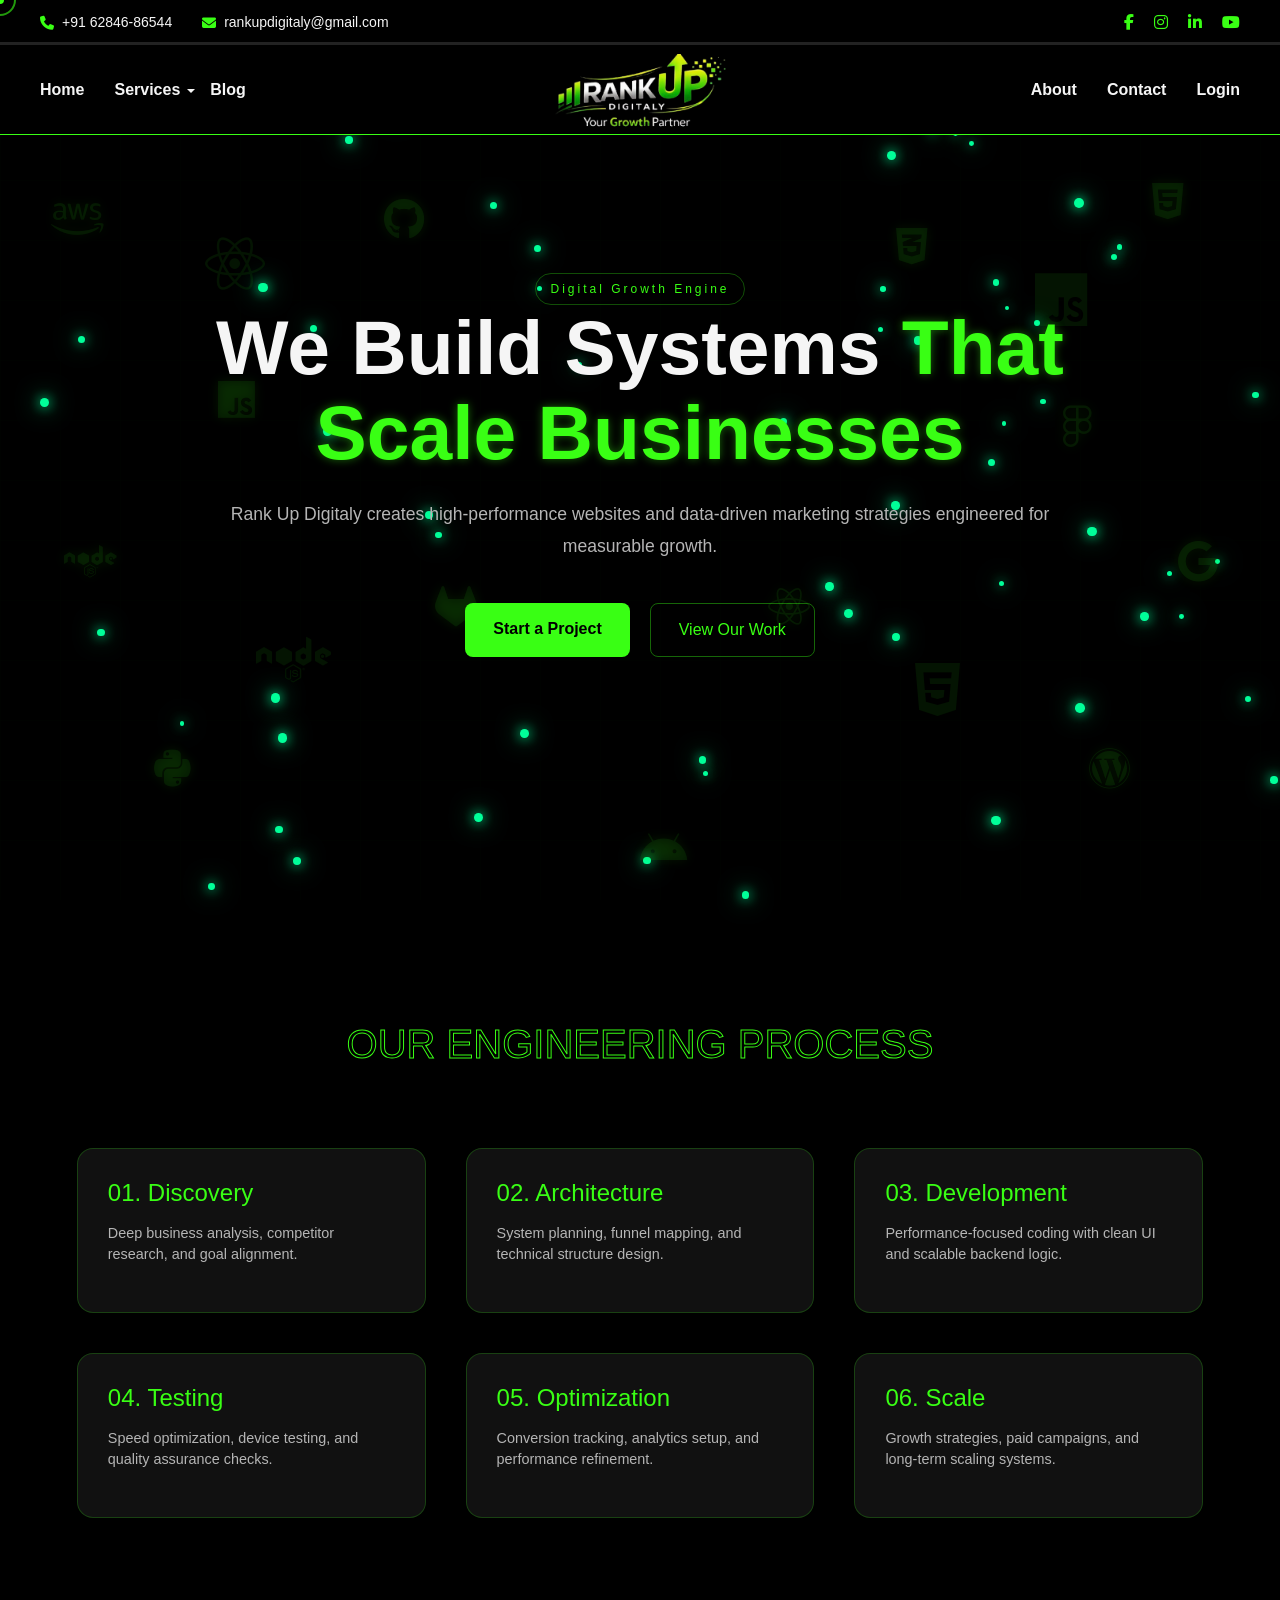
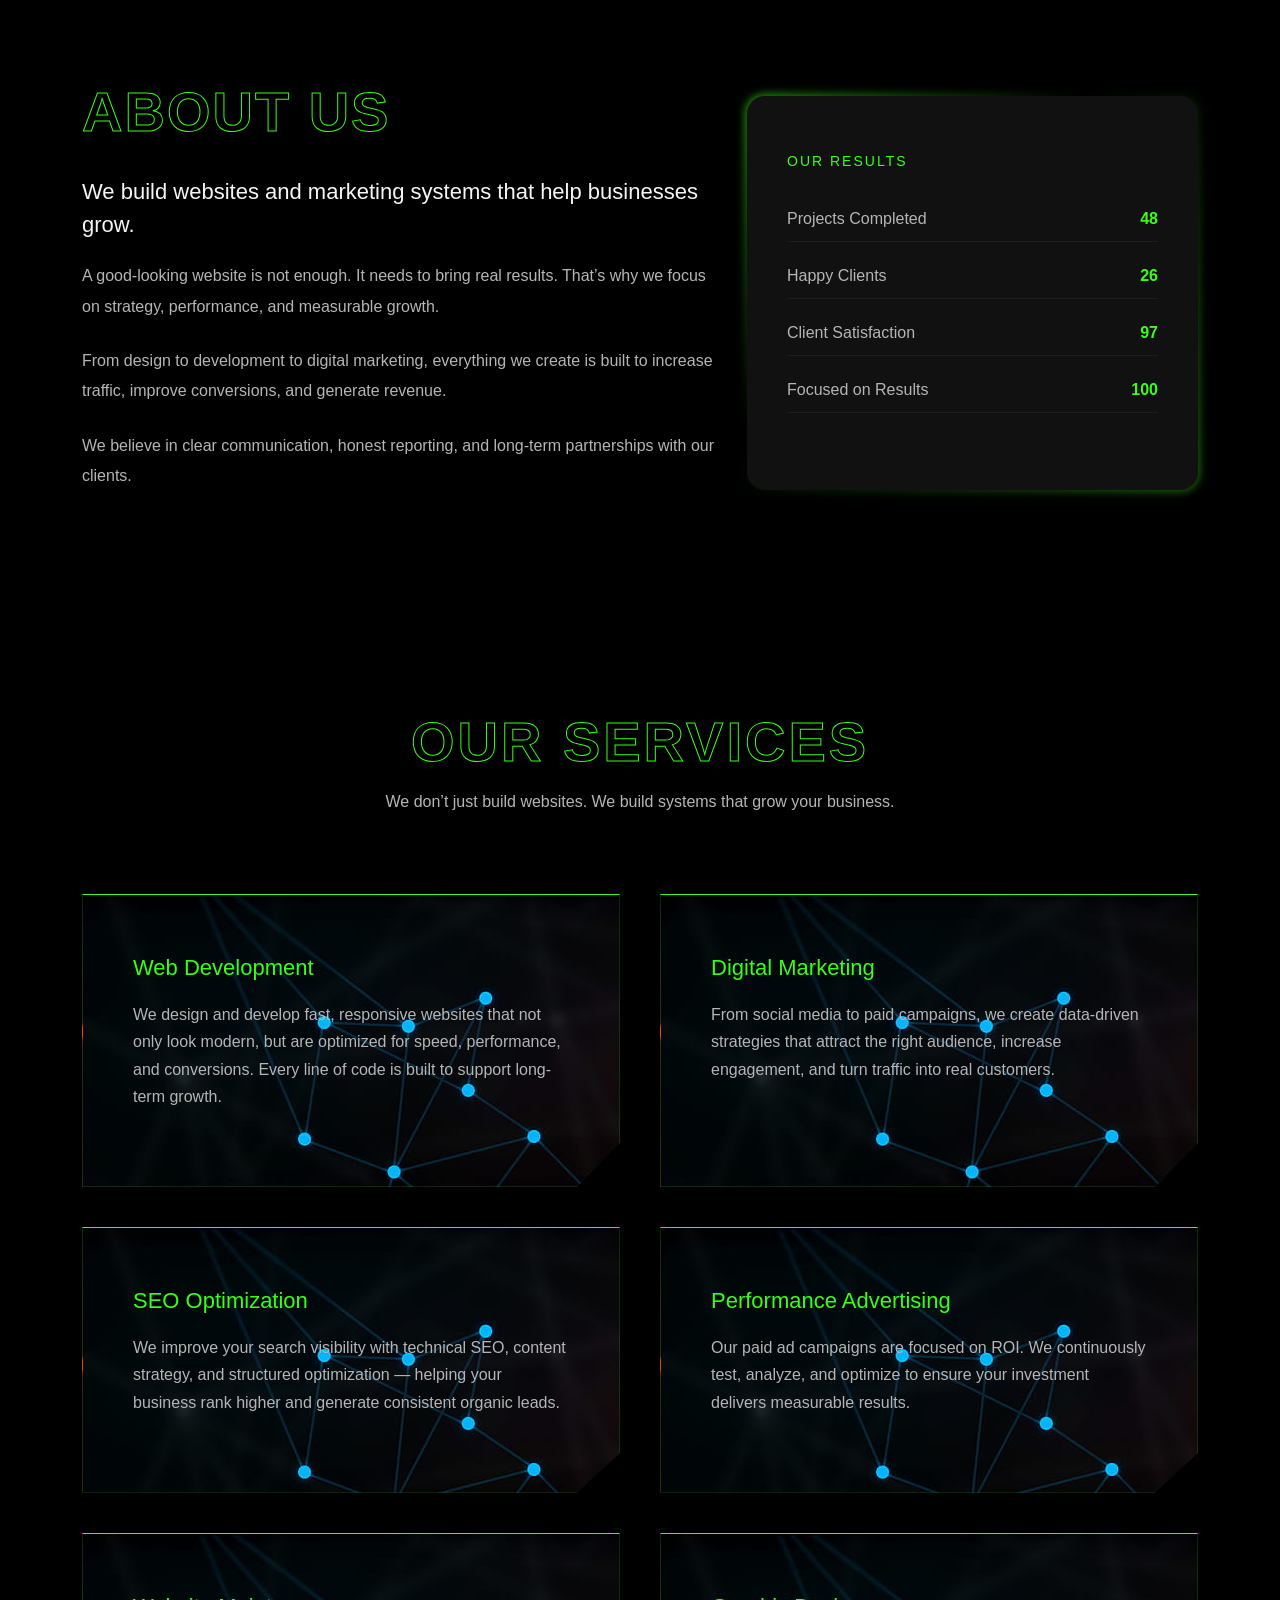
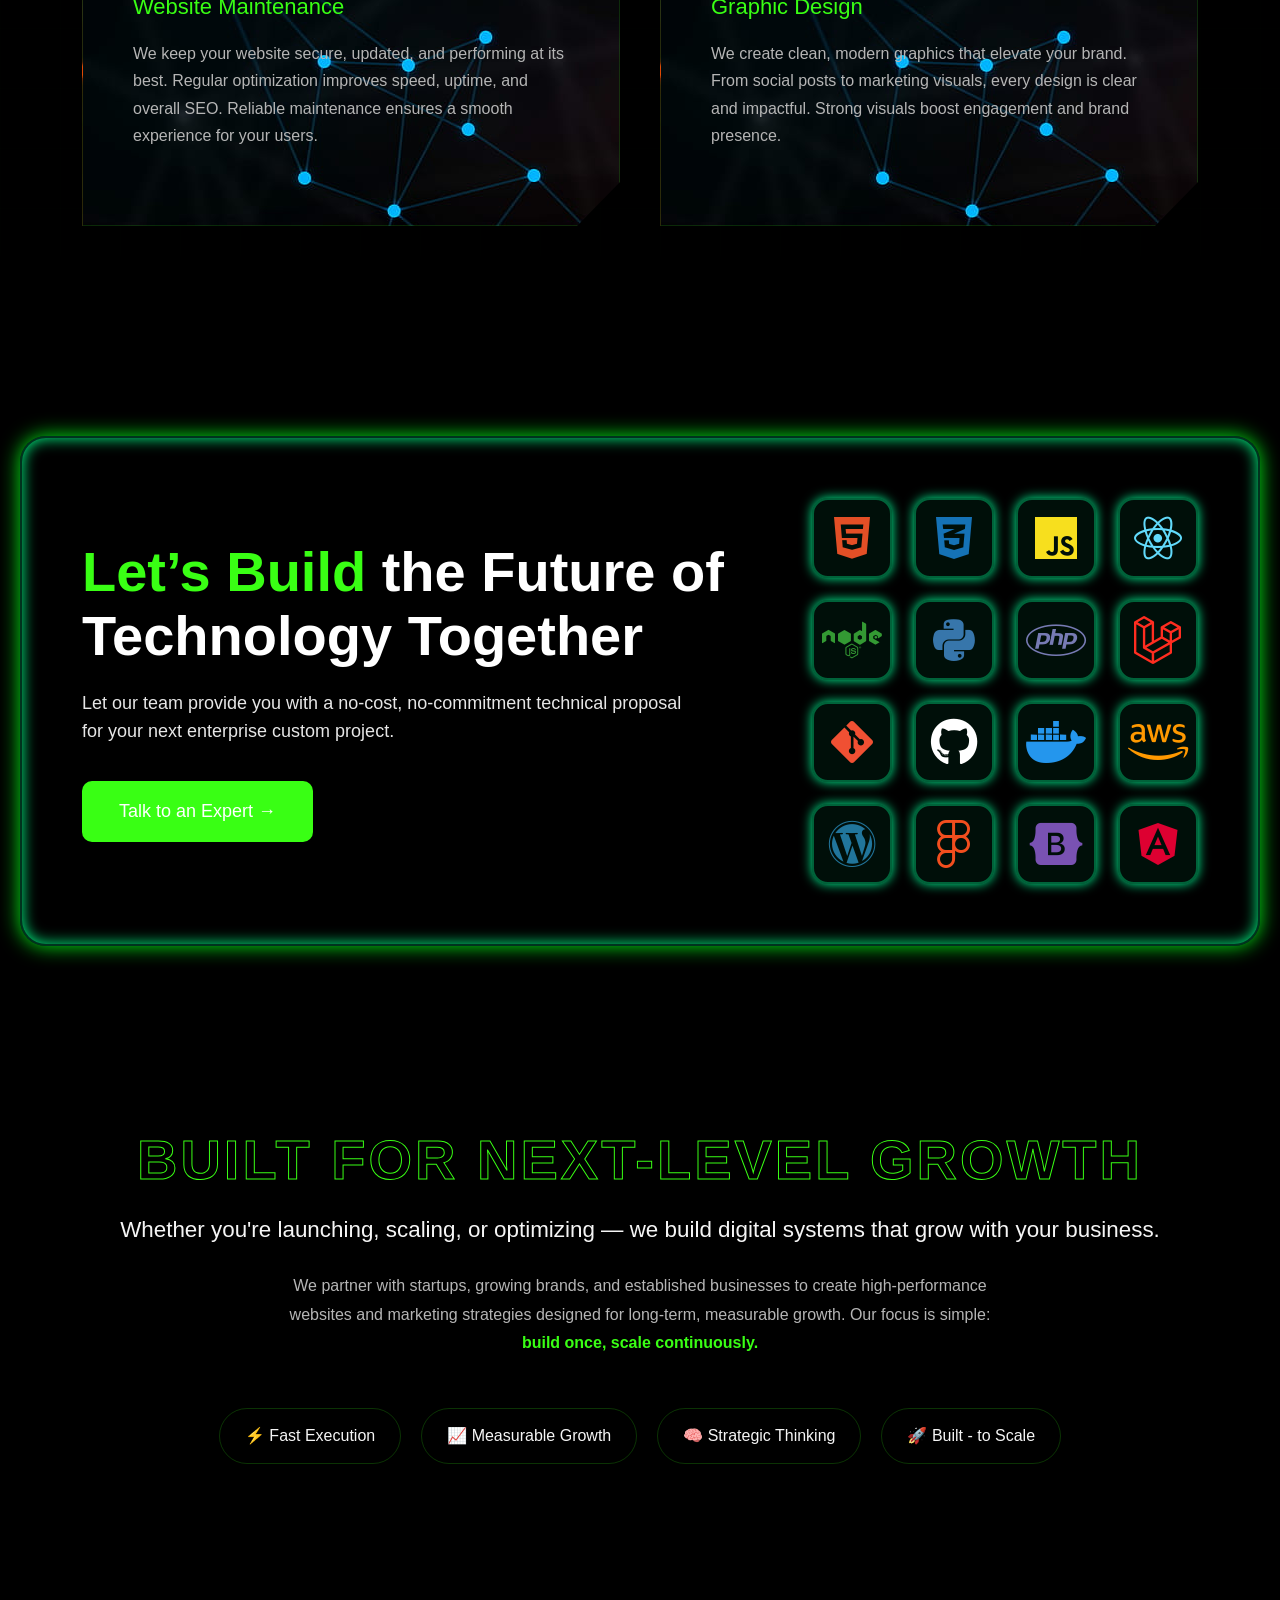
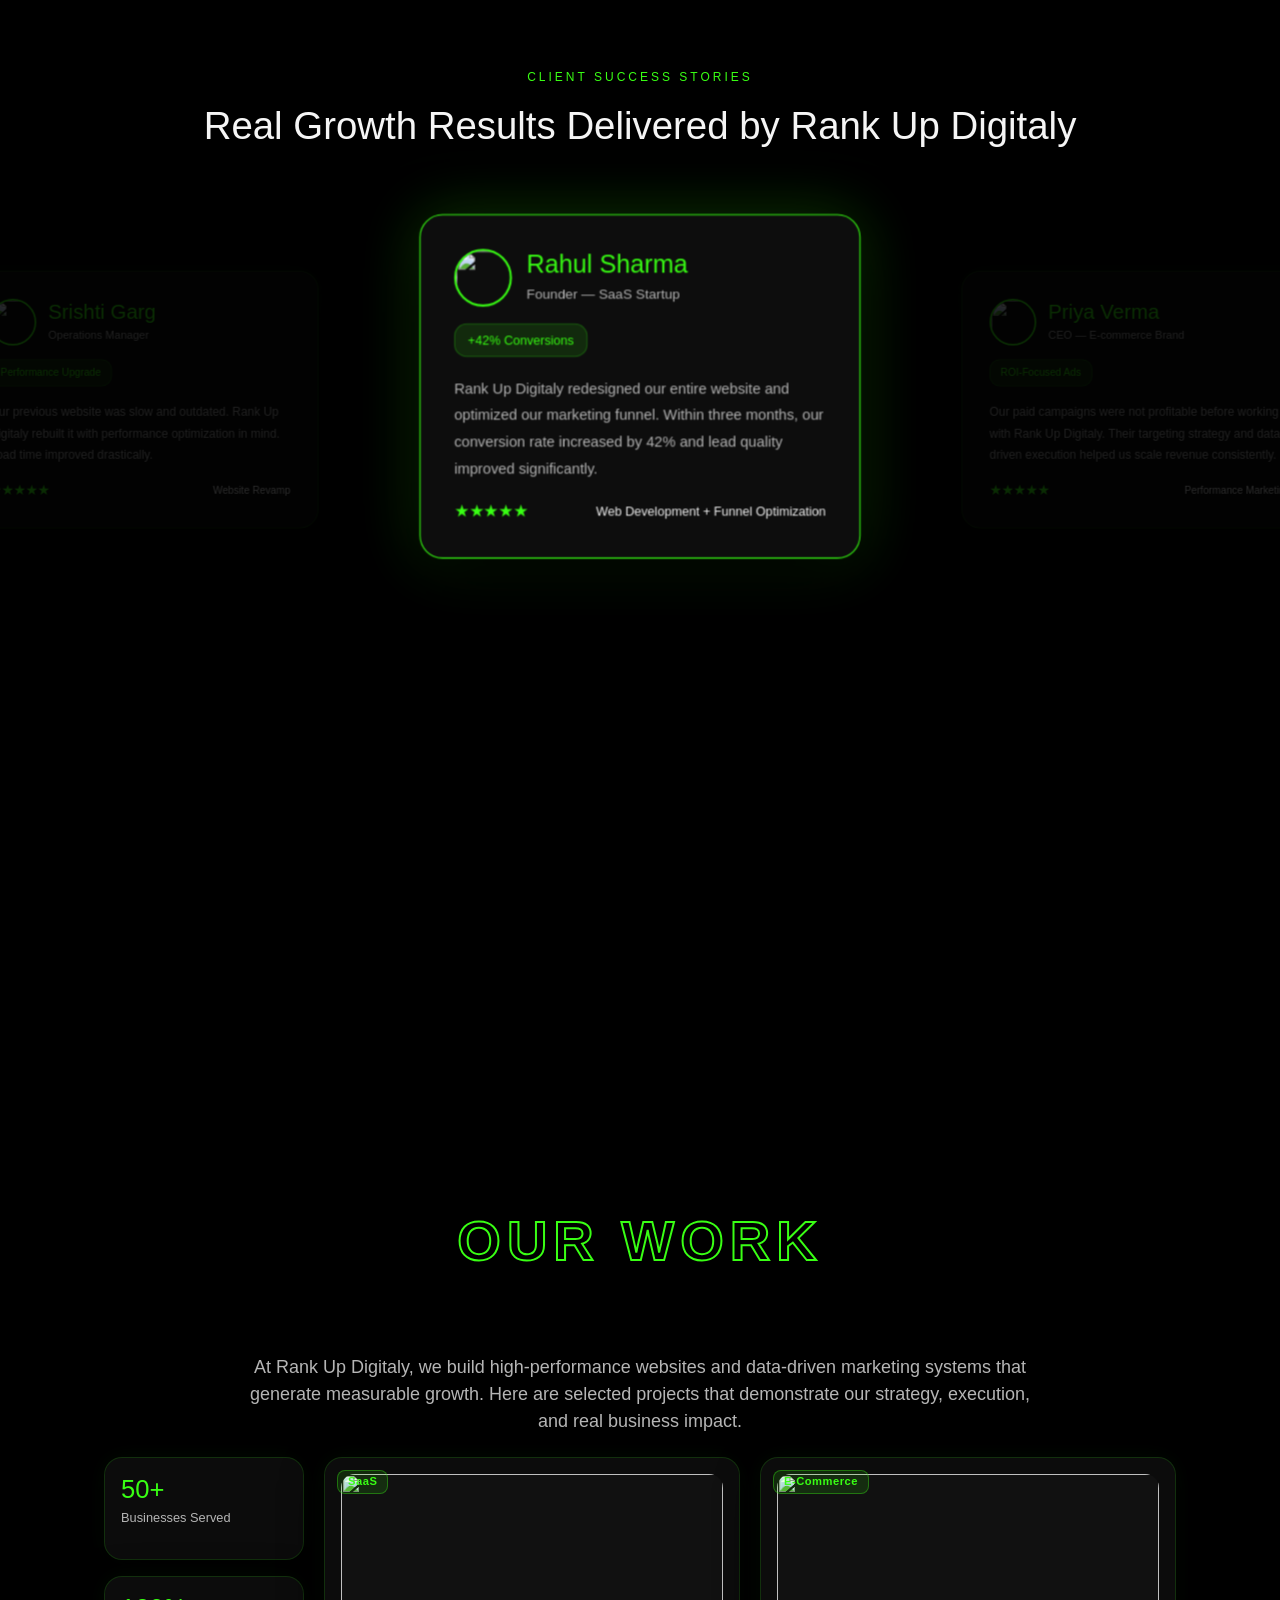
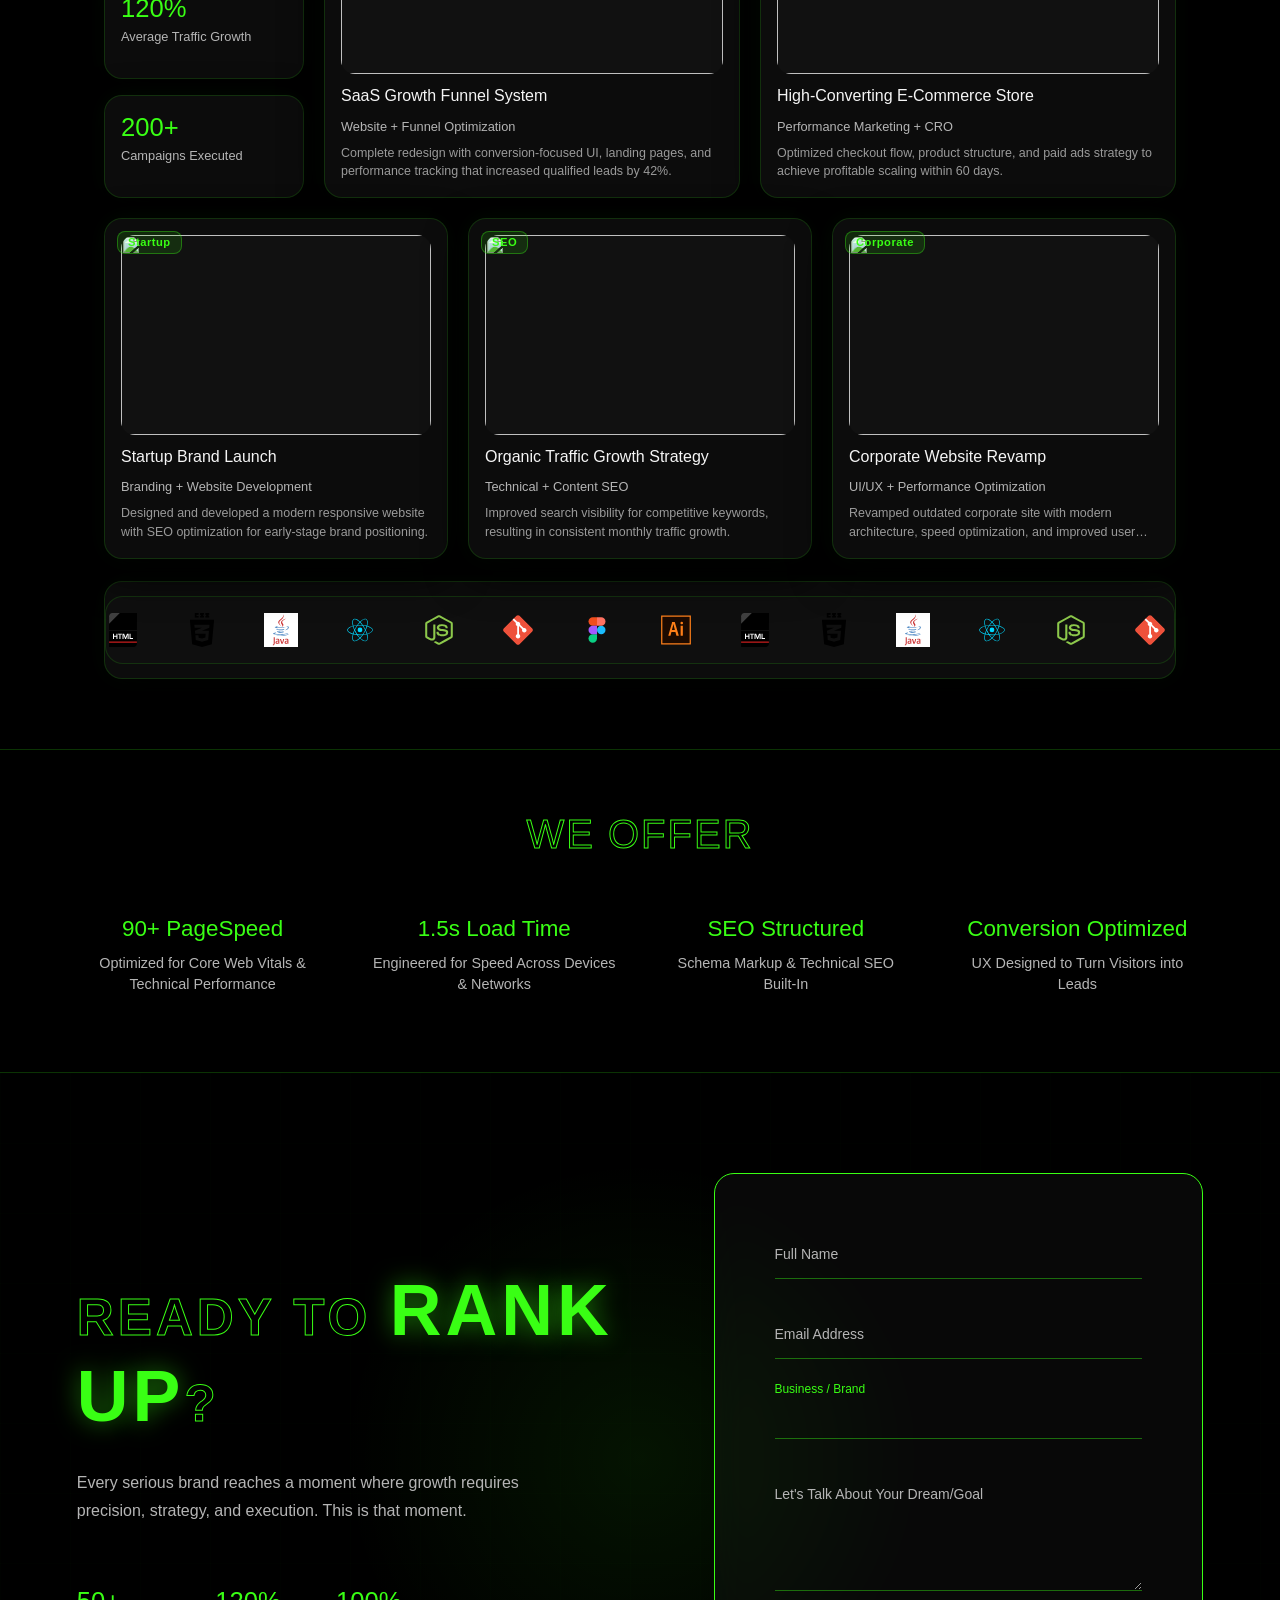
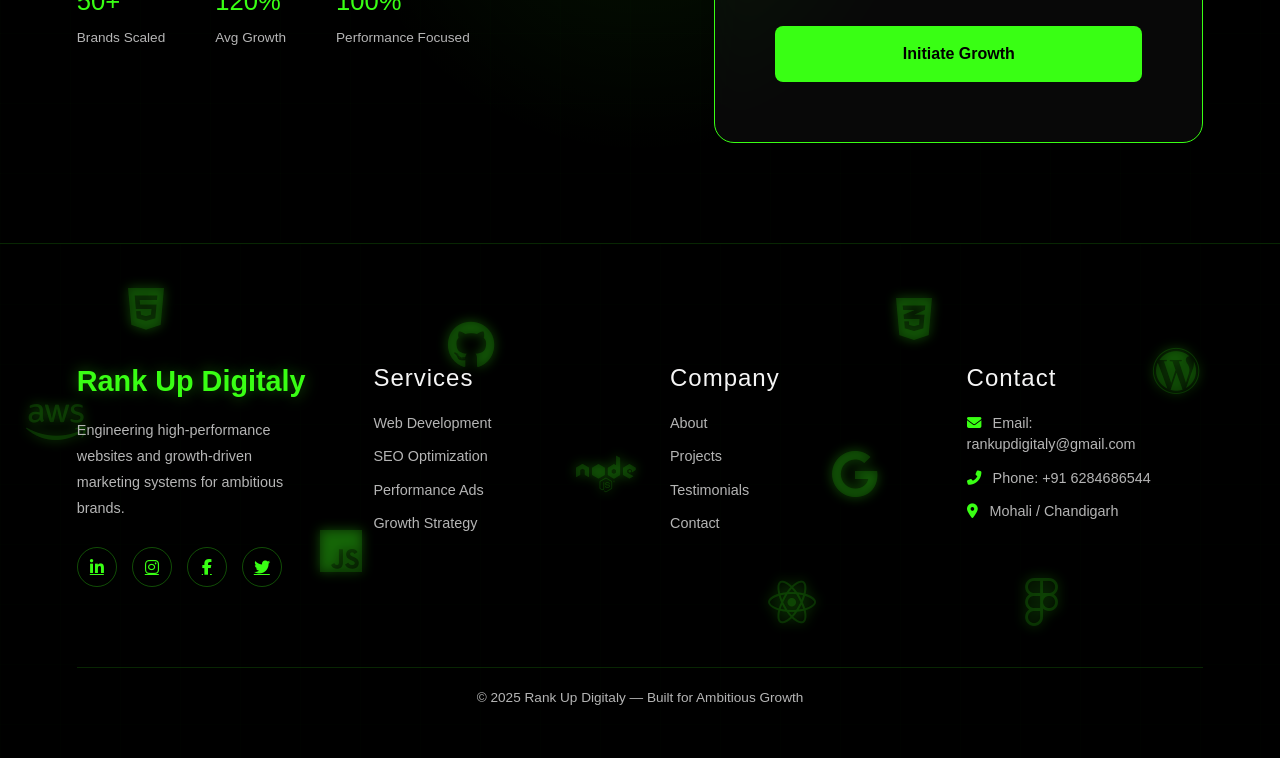
==== commit 006457ce: "changed" ====
--- a/index.html
+++ b/index.html
@@ -13,7 +13,7 @@
 
     <style>
 
-
+ /* css */
         .cursor-dot,
 .cursor-outline {
     position: fixed;
@@ -101,8 +101,8 @@
         <div class="hamburger" onclick="toggleMenu()">
             <span></span>
             <span></span>
-            <span></span>
-        </div>
+            <span></span> 
+        </div>  
 
         <!-- LOGO -->
         <div class="logo">
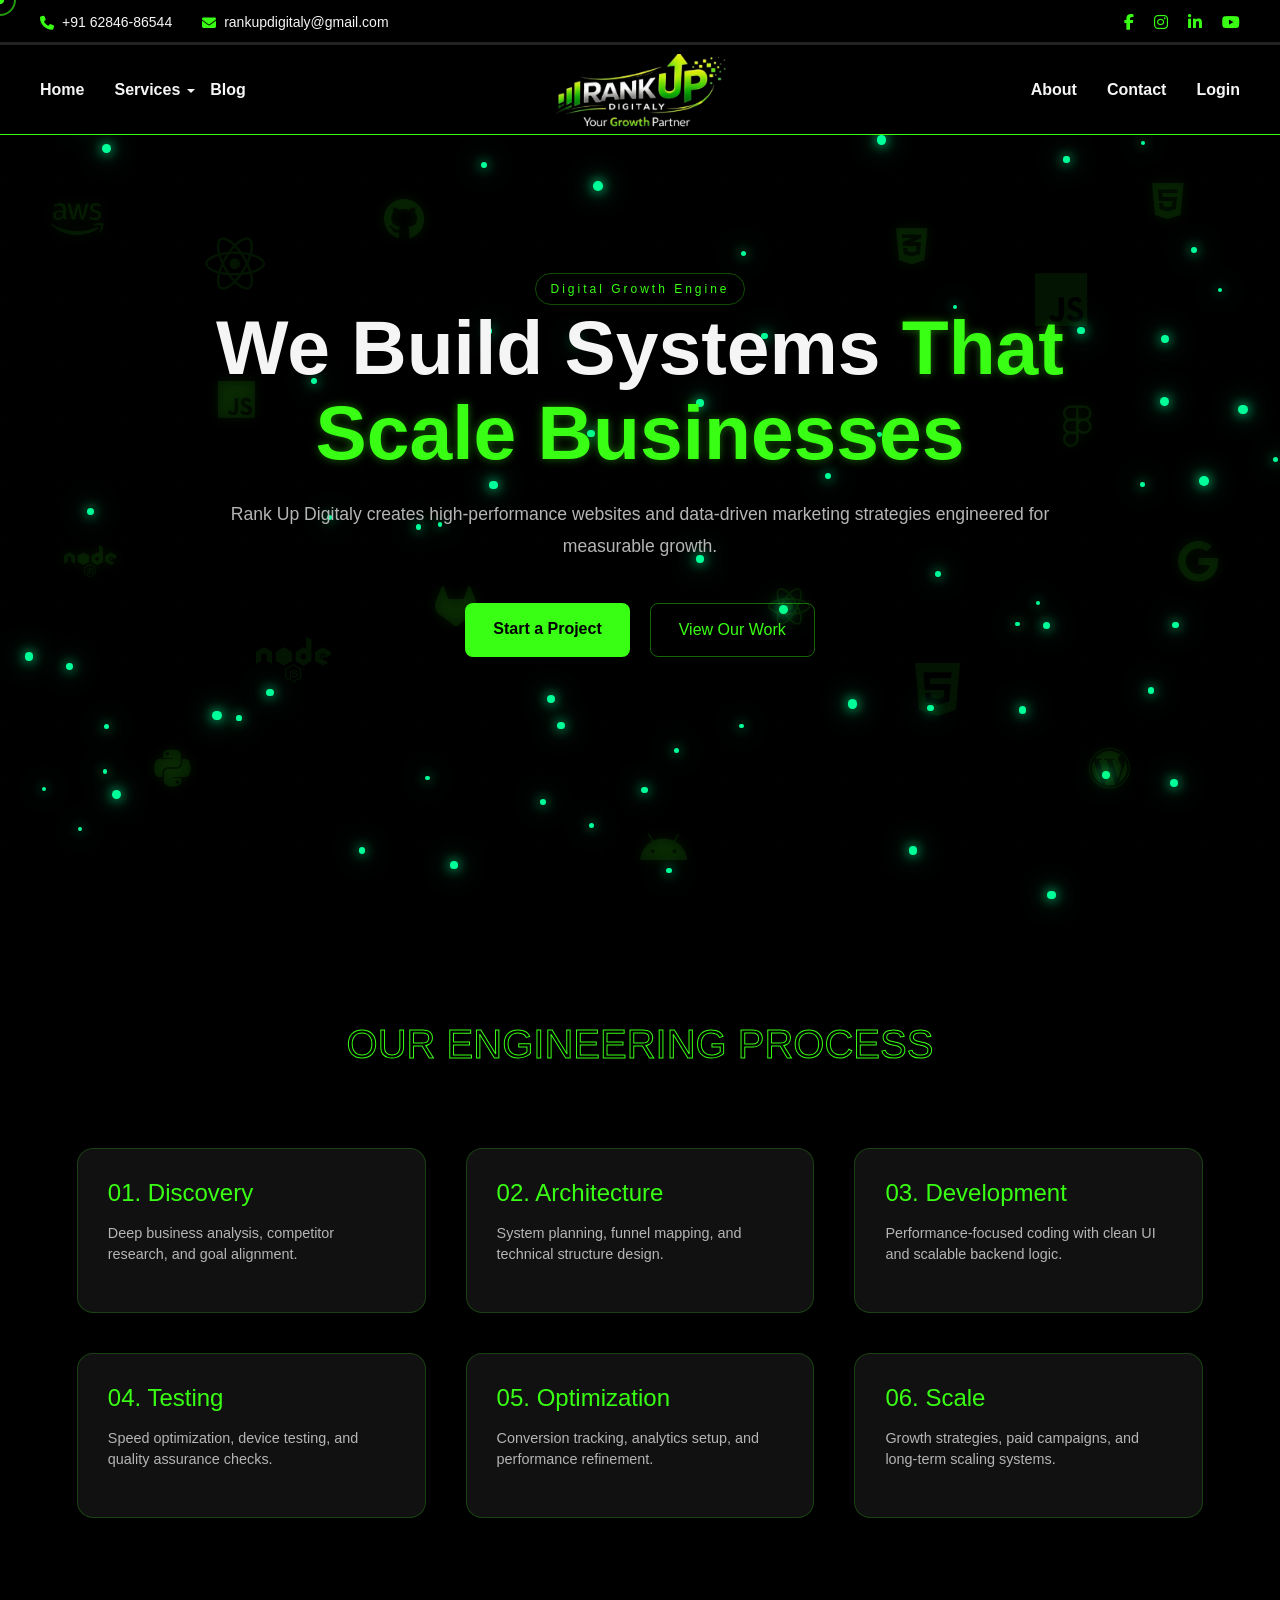
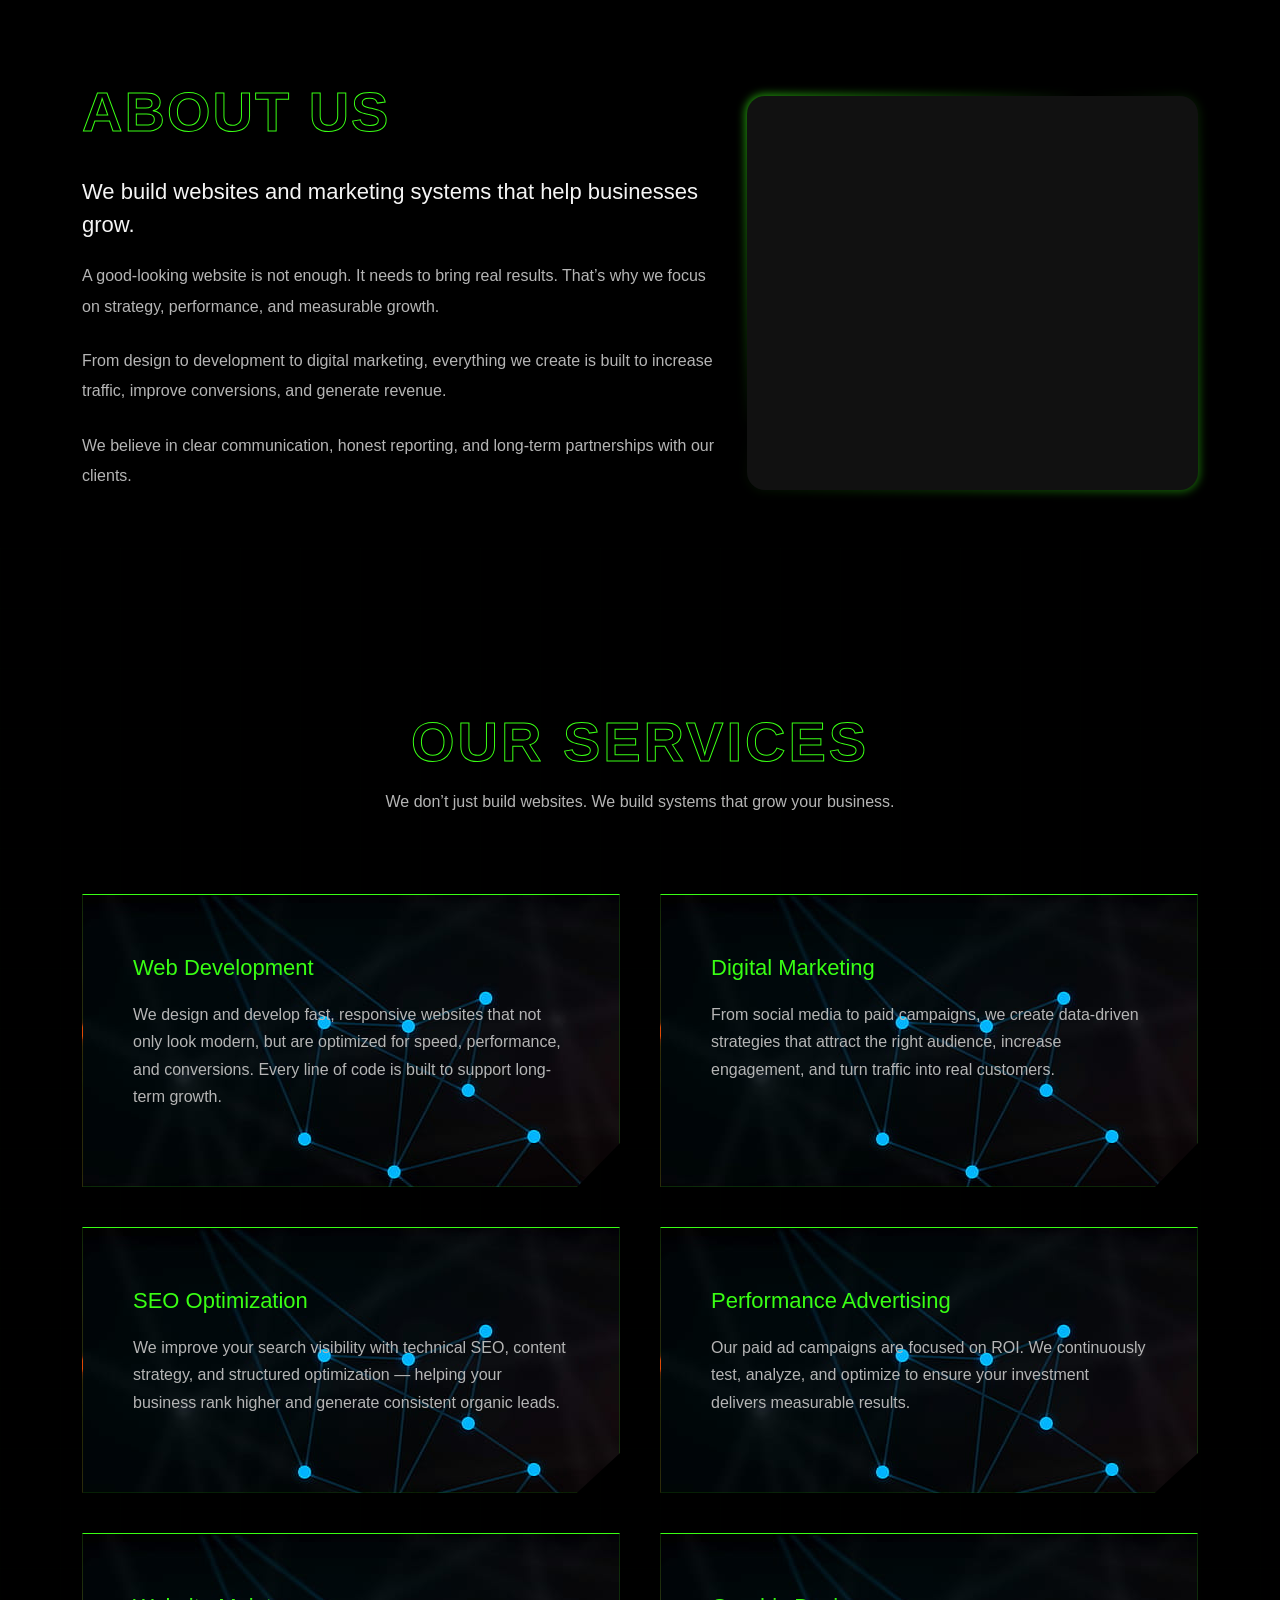
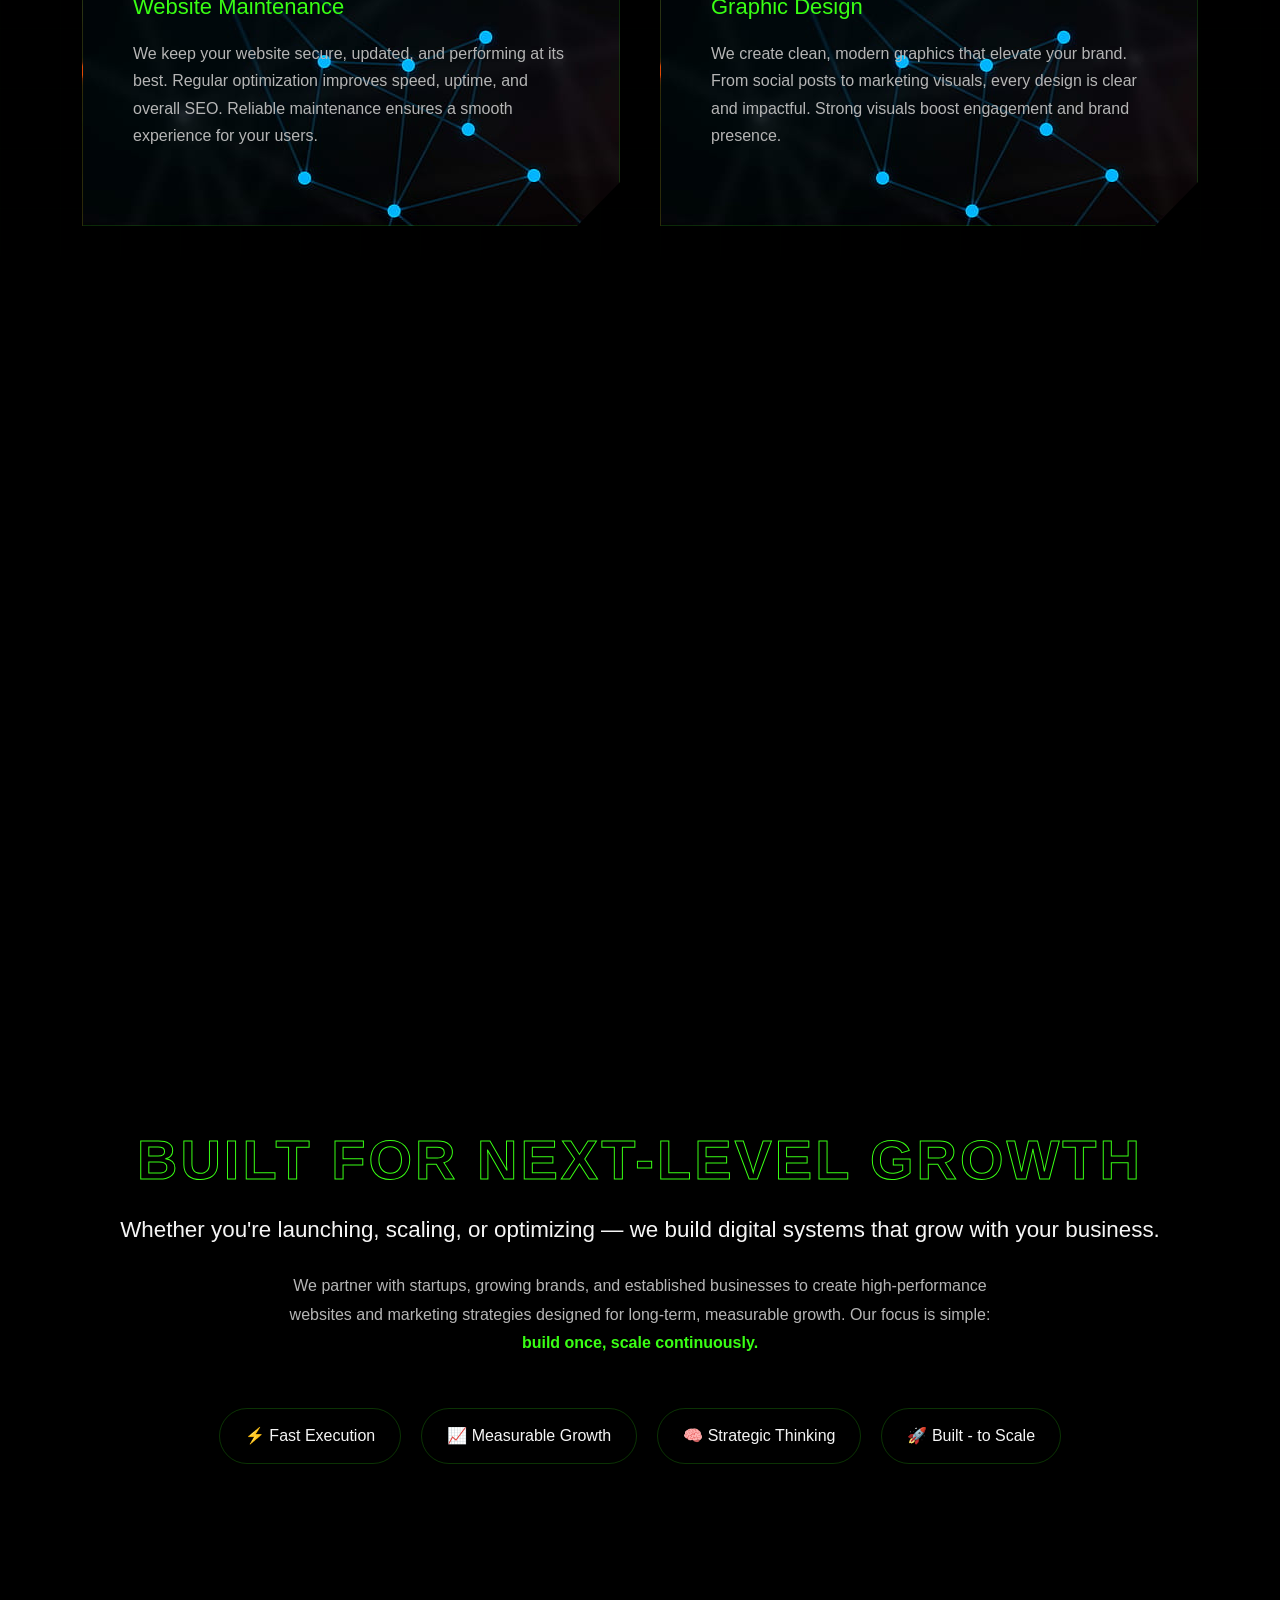
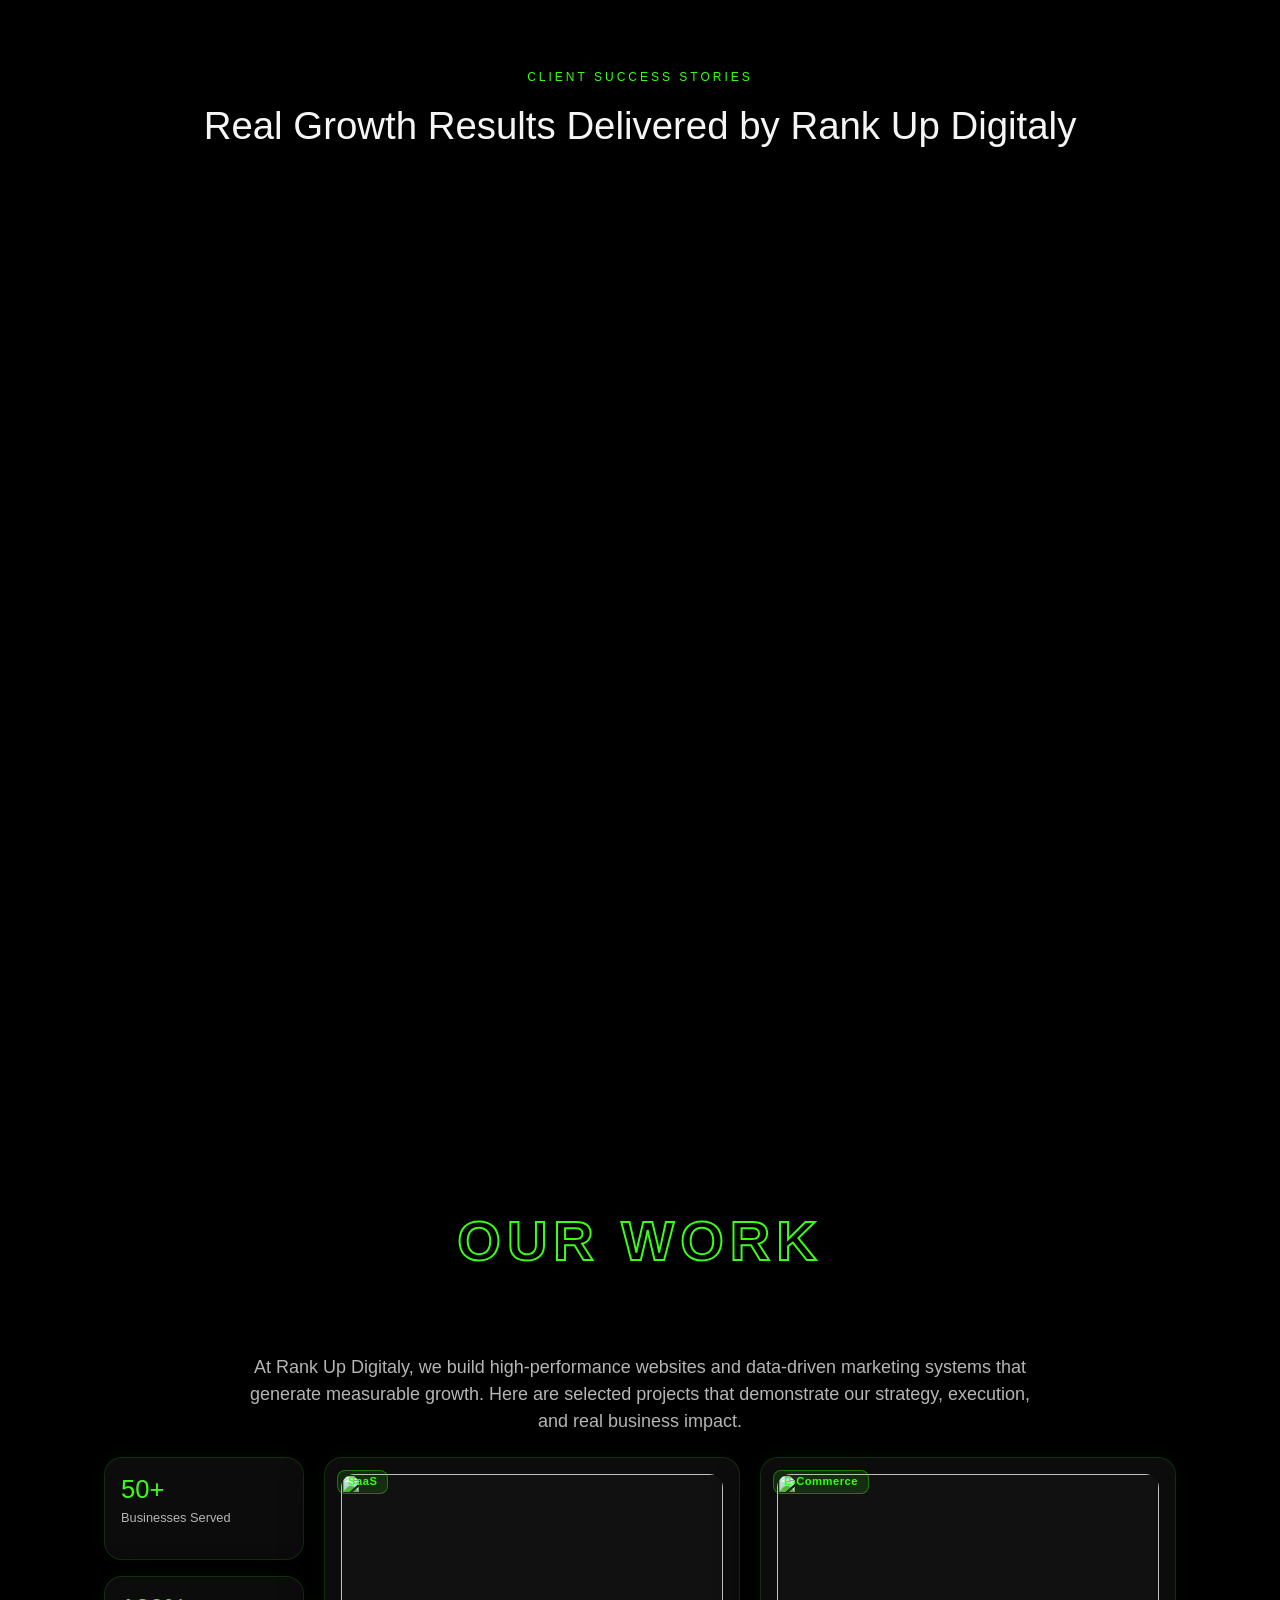
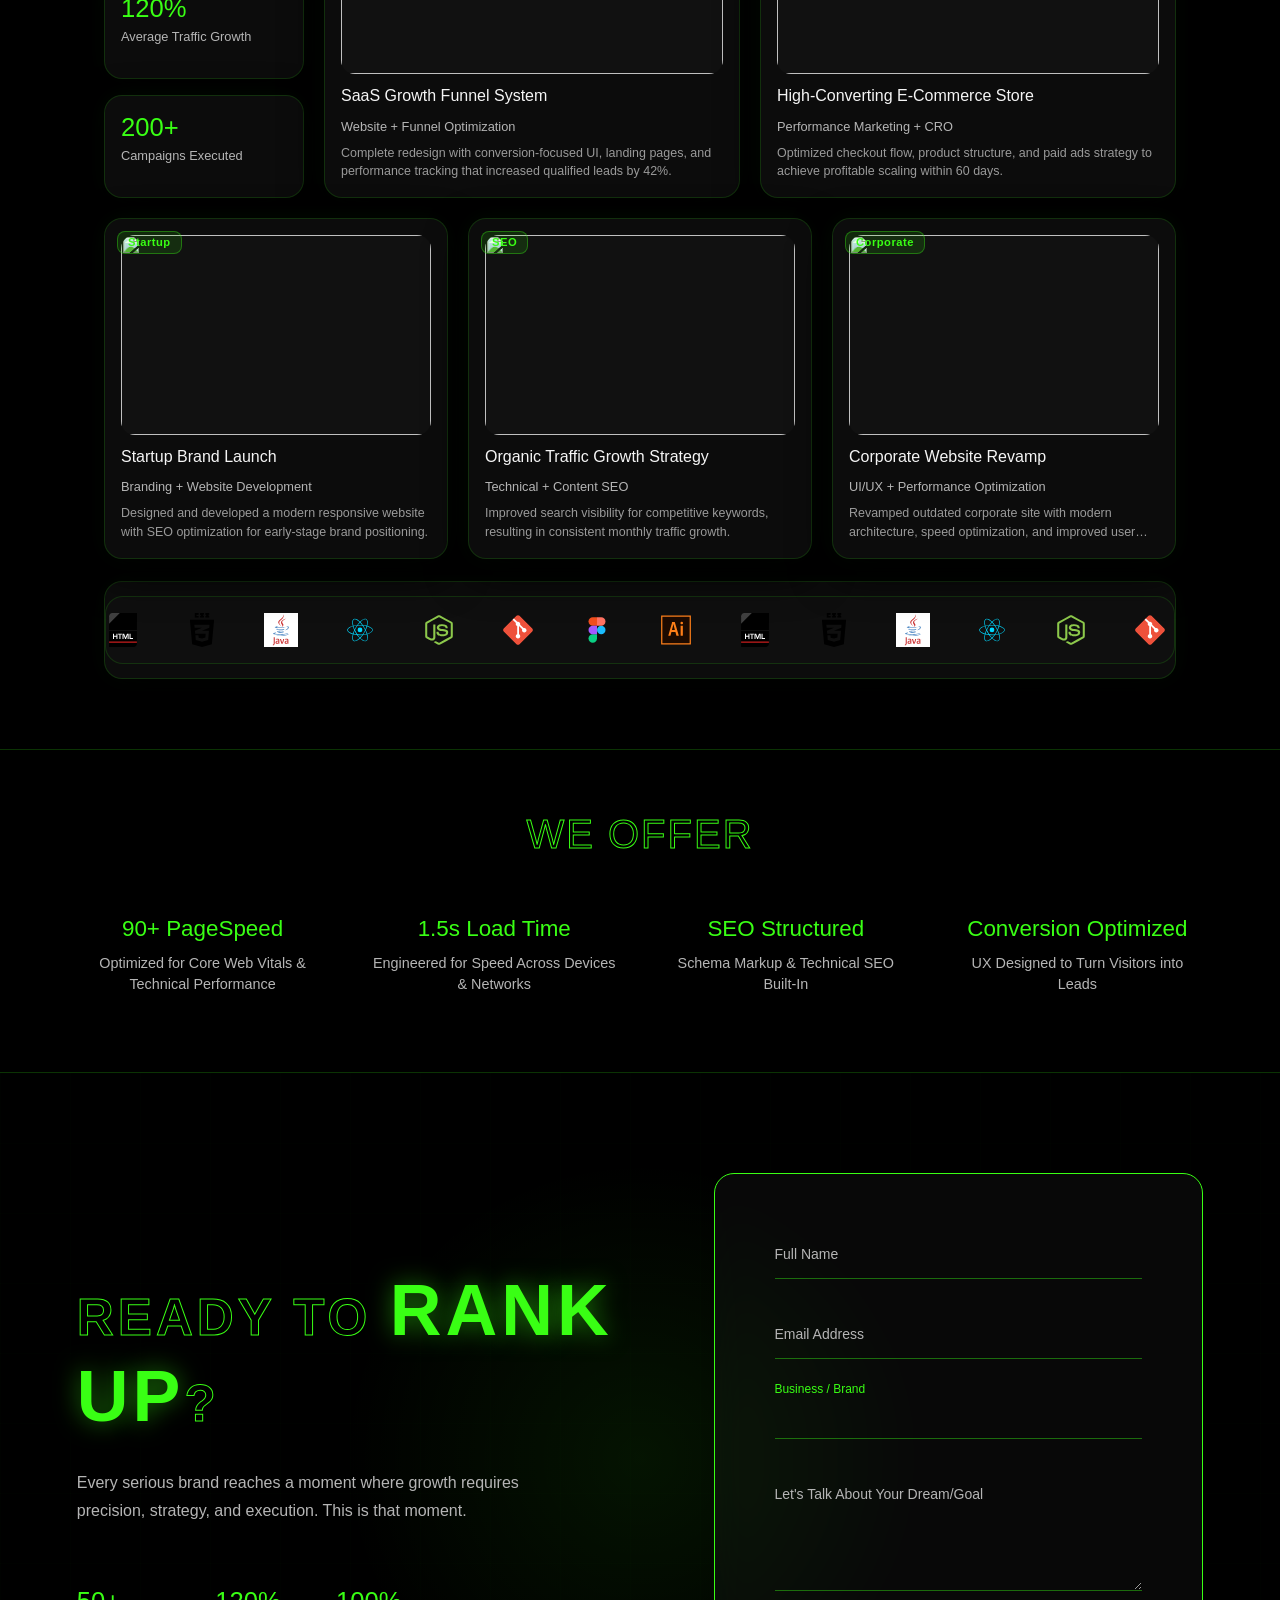
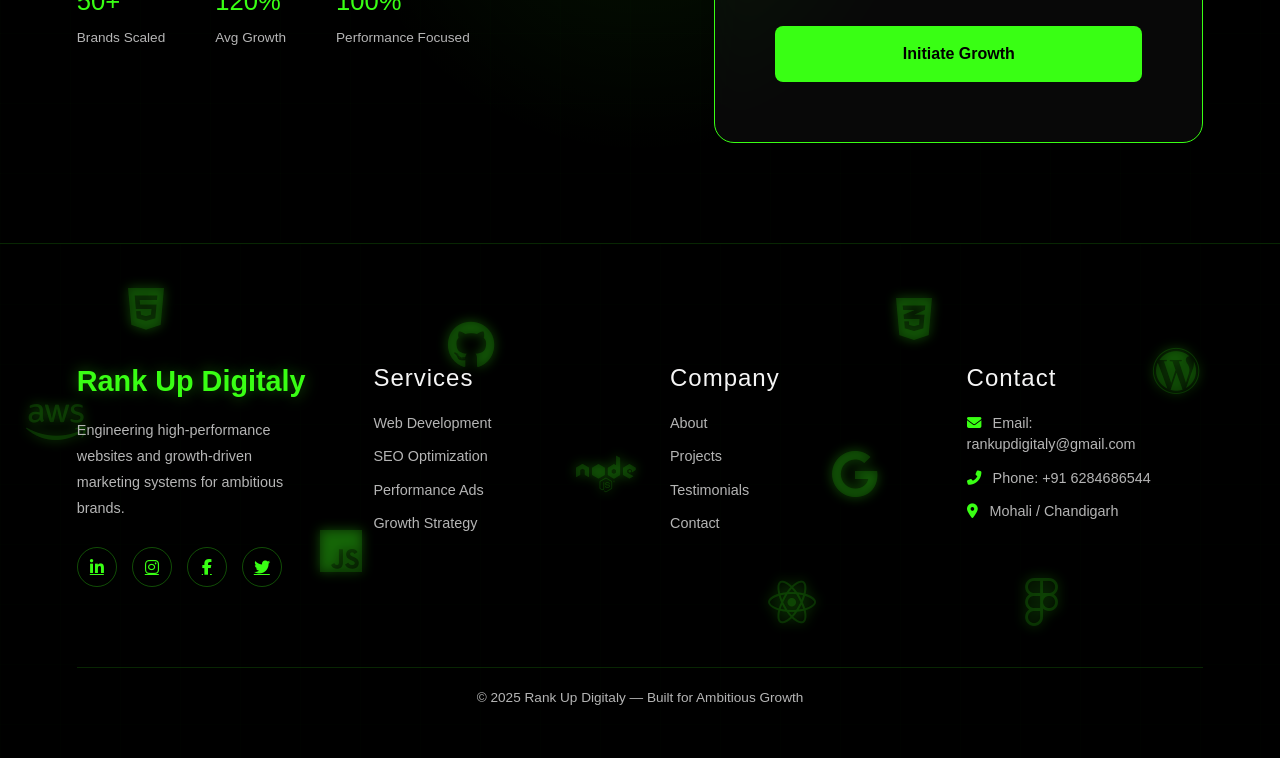
==== commit 8f27722f: "update project" ====
--- a/index.html
+++ b/index.html
@@ -2,14 +2,32 @@
 <html lang="en">
 
 <head>
-    <meta charset="UTF-8">
-    <meta name="viewport" content="width=device-width, initial-scale=1.0">
-    <title>About Section - Futuristic Clean</title>
-
-    <link href="https://cdn.jsdelivr.net/npm/bootstrap@5.3.2/dist/css/bootstrap.min.css" rel="stylesheet">
-    <link rel="stylesheet" href="https://cdnjs.cloudflare.com/ajax/libs/font-awesome/6.5.0/css/all.min.css">
-    <link rel="stylesheet" href="css/index.css">
-    
+
+<meta charset="UTF-8">
+<meta name="viewport" content="width=device-width, initial-scale=1.0">
+
+<title>Web Development & Digital Marketing Company in Mohali | Chandigarh | Rank Up Digitaly</title>
+
+<meta name="description" content="Rank Up Digitaly provides professional web development and digital marketing services in Mohali and Chandigarh. We specialize in SEO, Google Ads, social media marketing, and high-performance website development.">
+
+<meta name="keywords" content="web development in Mohali, web development company Mohali, web development in Chandigarh, web development company Chandigarh, digital marketing in Mohali, digital marketing company Mohali, digital marketing in Chandigarh, digital marketing company Chandigarh, SEO services Mohali, Google Ads agency Chandigarh">
+
+<meta name="author" content="Rank Up Digitaly">
+
+<meta name="robots" content="index, follow">
+
+<!-- Open Graph for social media -->
+<meta property="og:title" content="Web Development & Digital Marketing Company in Mohali & Chandigarh">
+<meta property="og:description" content="Professional web development and digital marketing services including SEO, Google Ads, and social media marketing.">
+<meta property="og:type" content="website">
+
+<link rel="canonical" href="https://www.rankupdigitaly.com/">
+
+<link href="https://cdn.jsdelivr.net/npm/bootstrap@5.3.2/dist/css/bootstrap.min.css" rel="stylesheet">
+
+<link rel="stylesheet" href="https://cdnjs.cloudflare.com/ajax/libs/font-awesome/6.5.0/css/all.min.css">
+
+<link rel="stylesheet" href="css/index.css">
 
     <style>
 
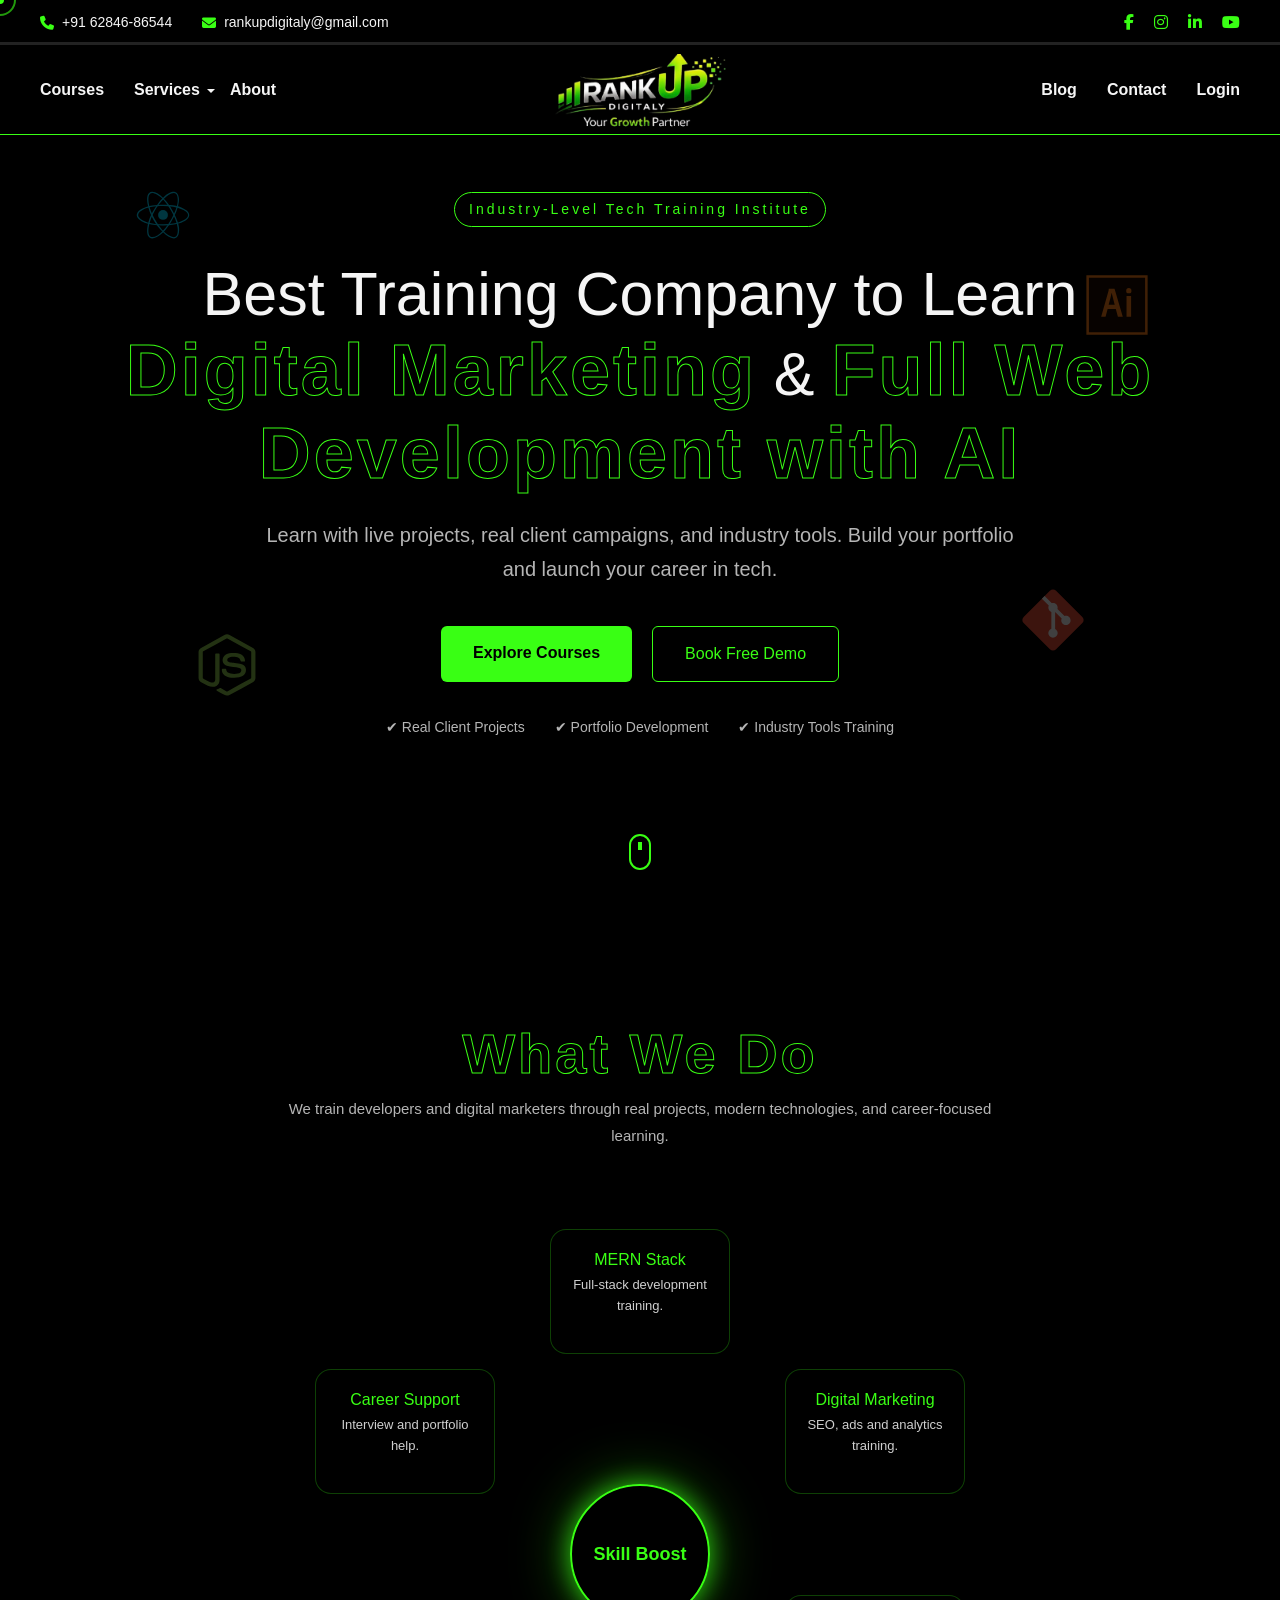
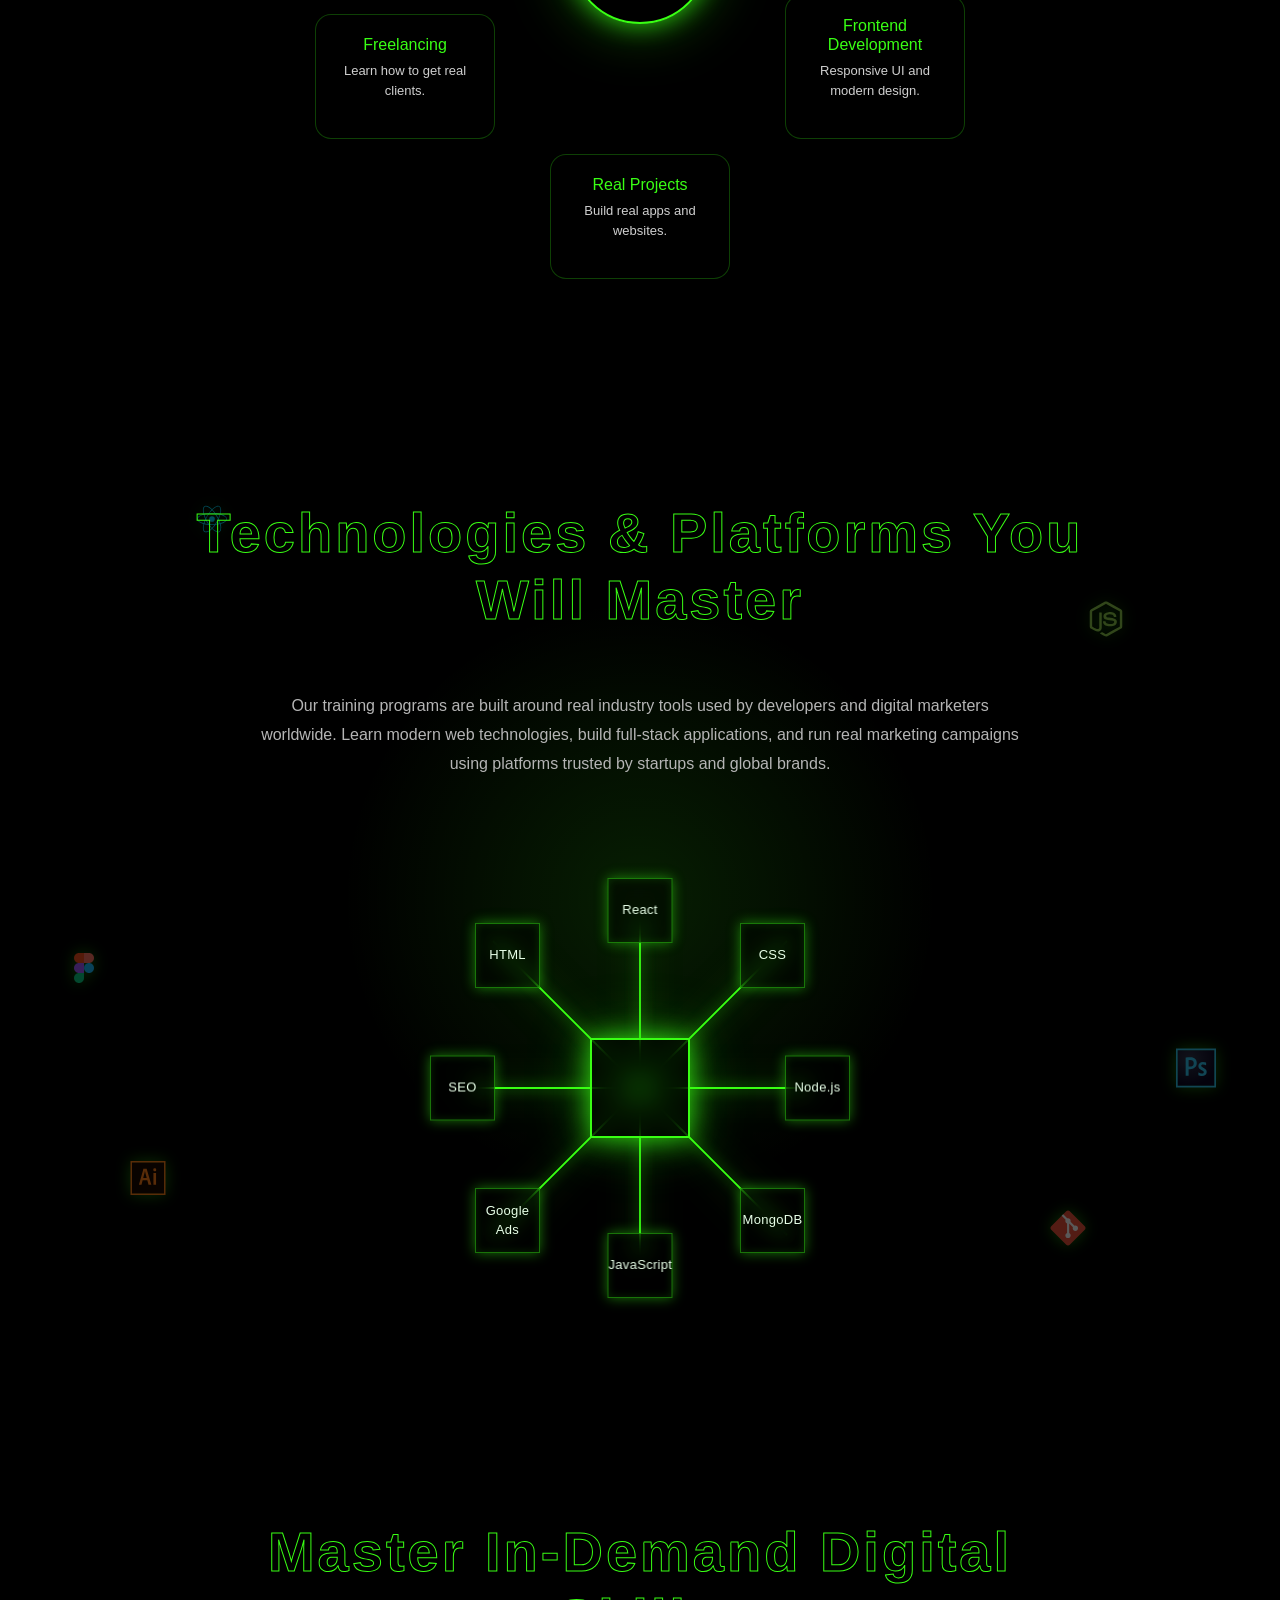
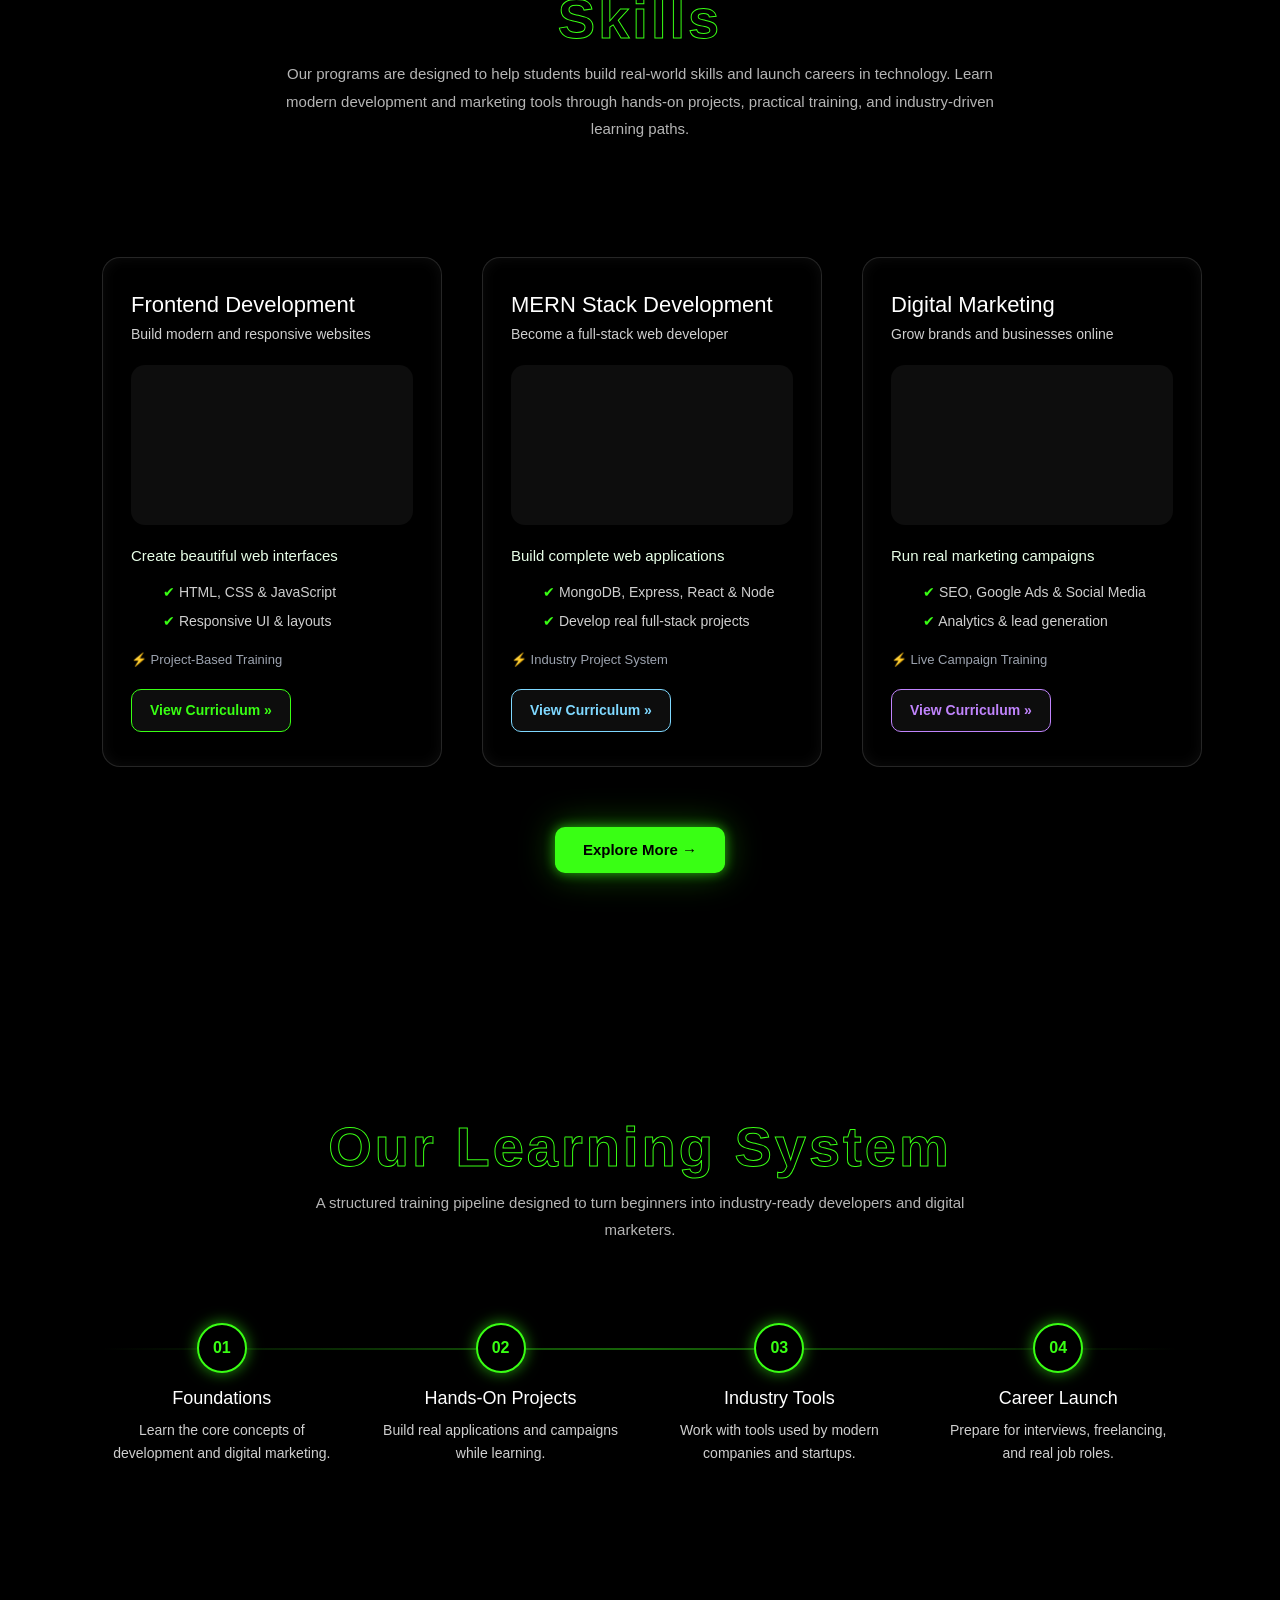
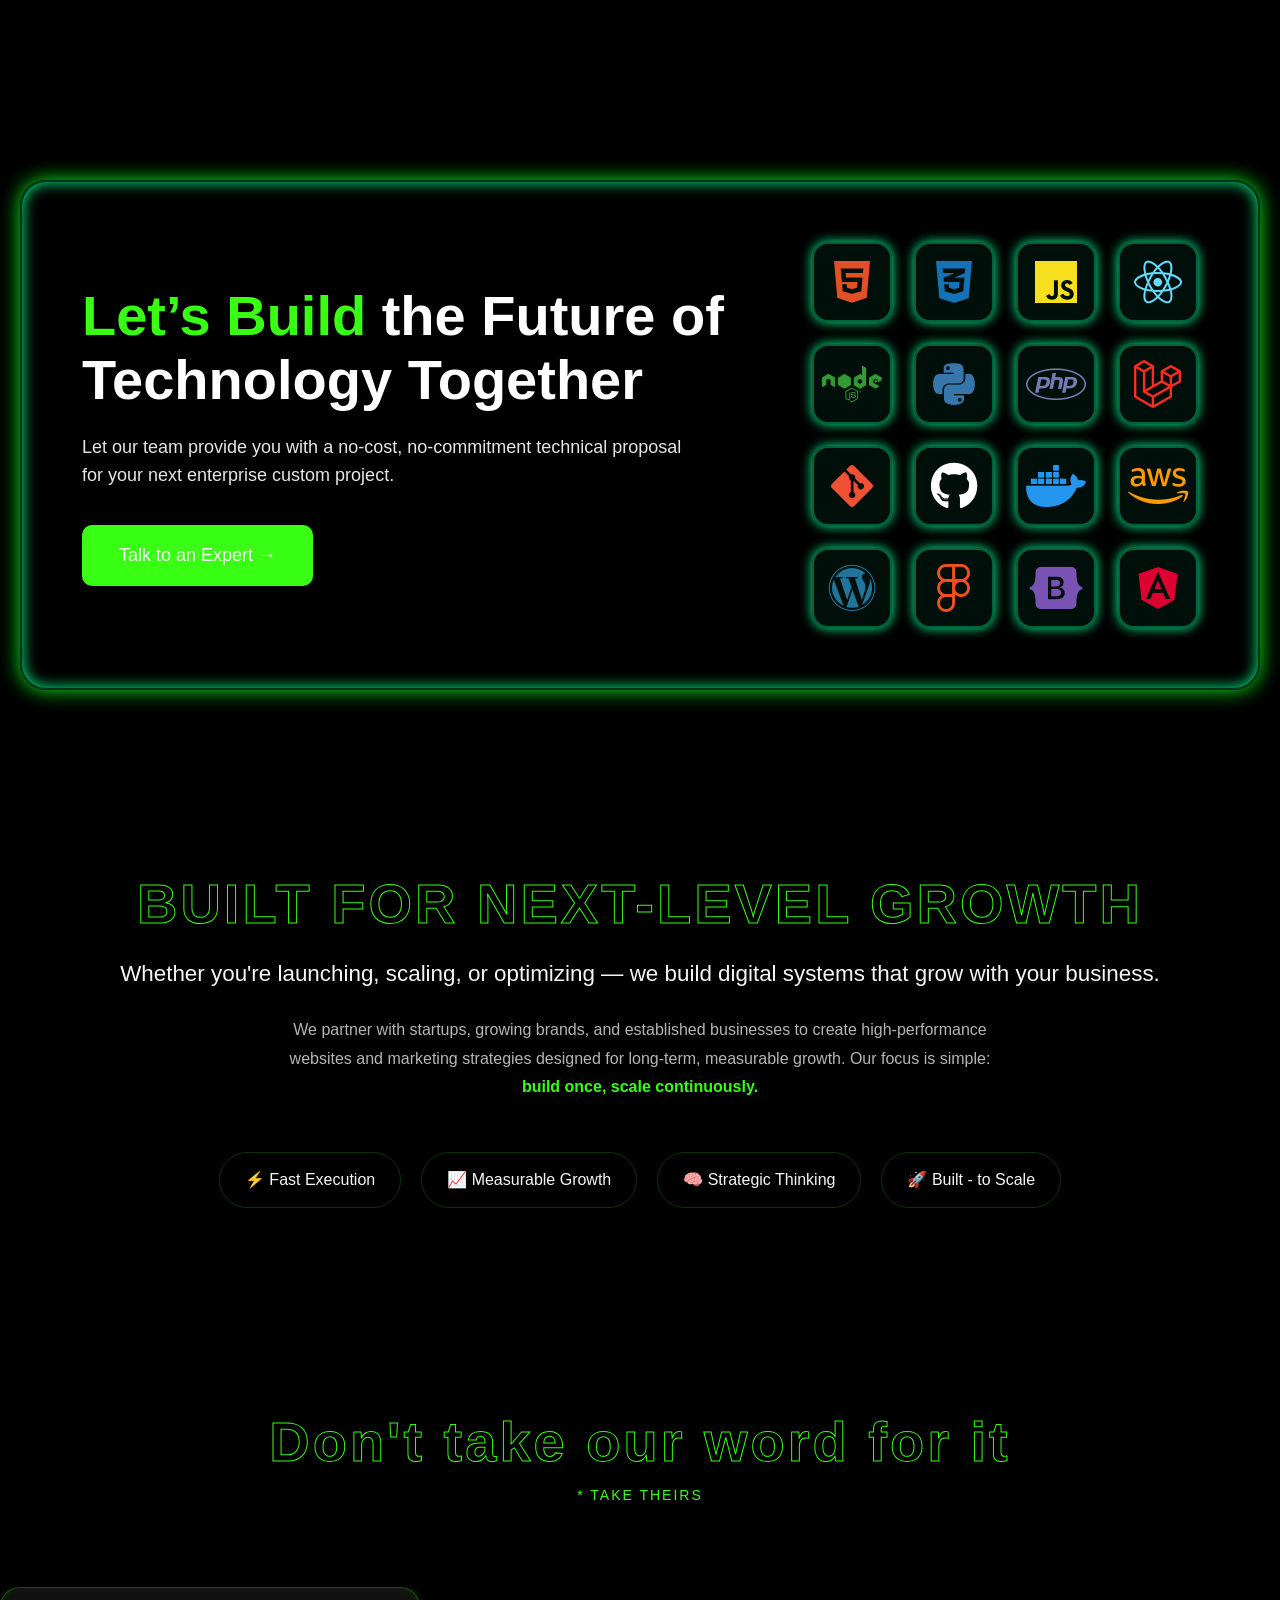
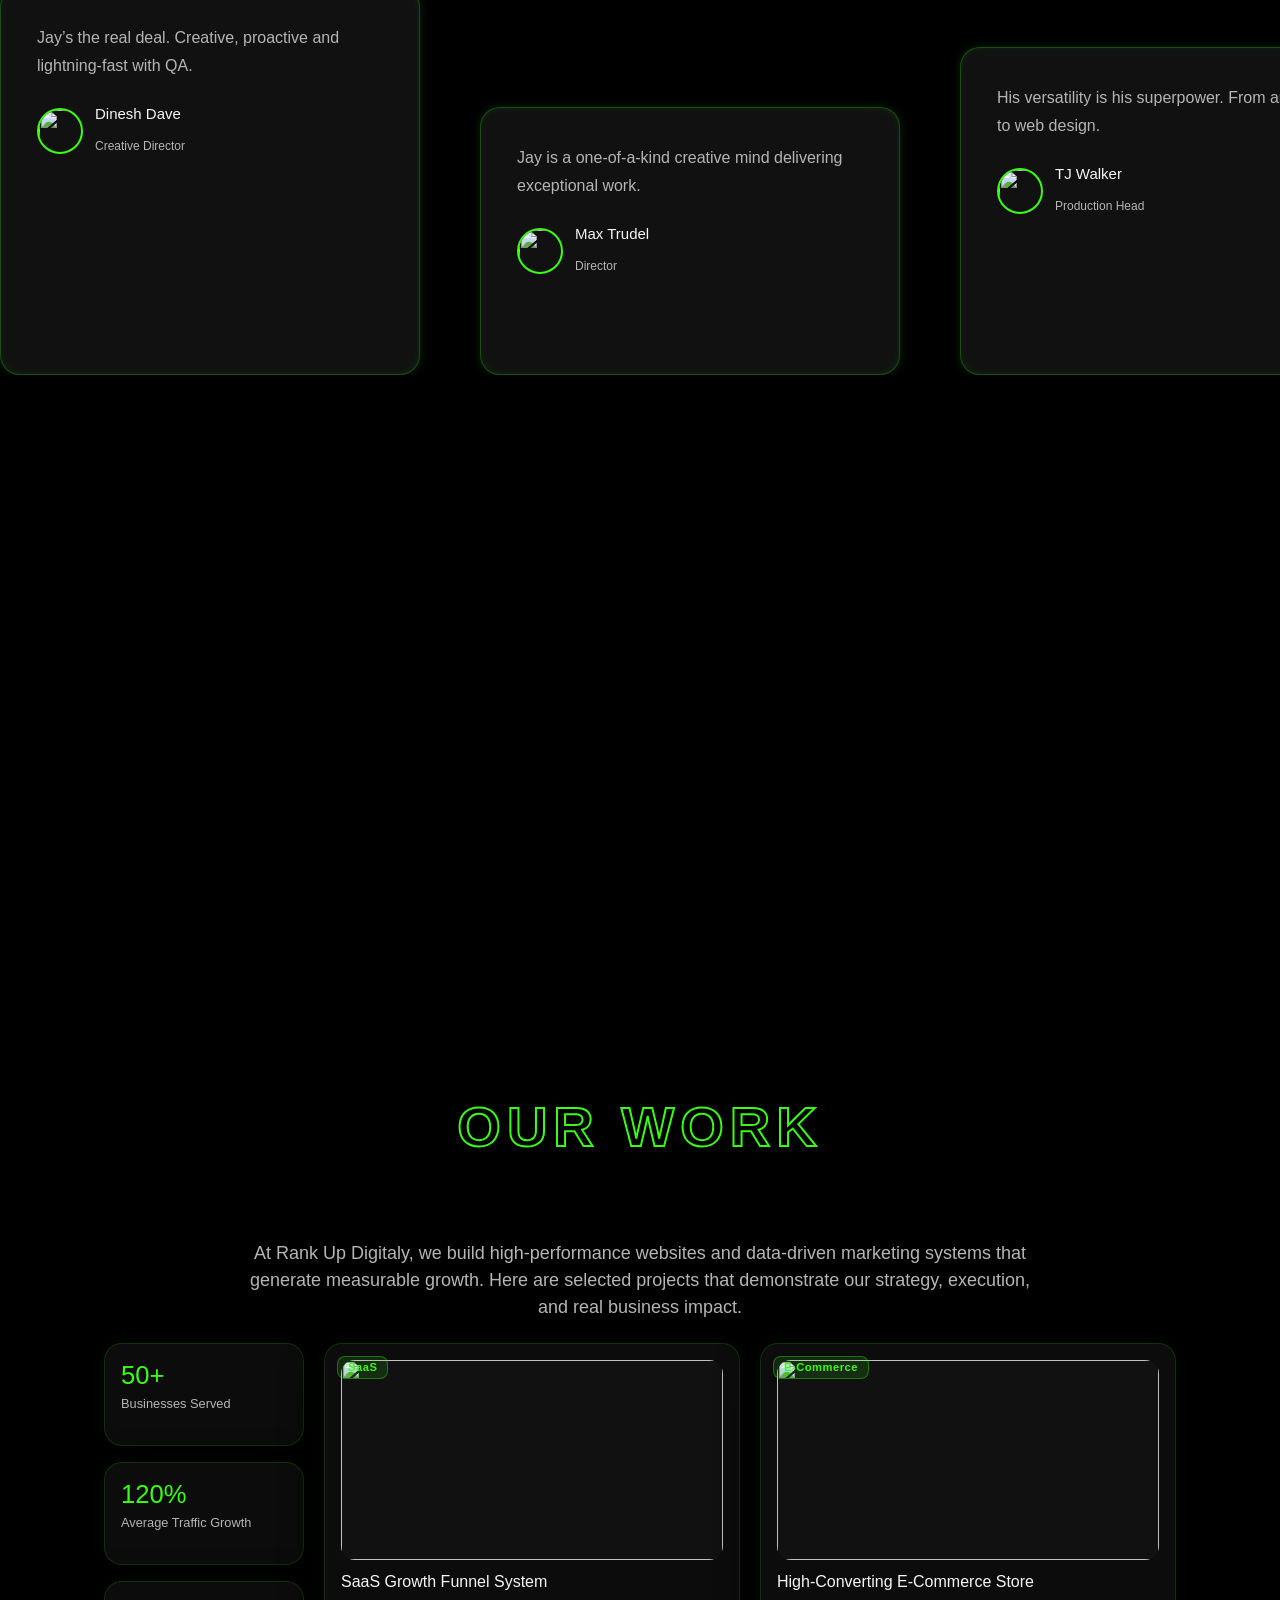
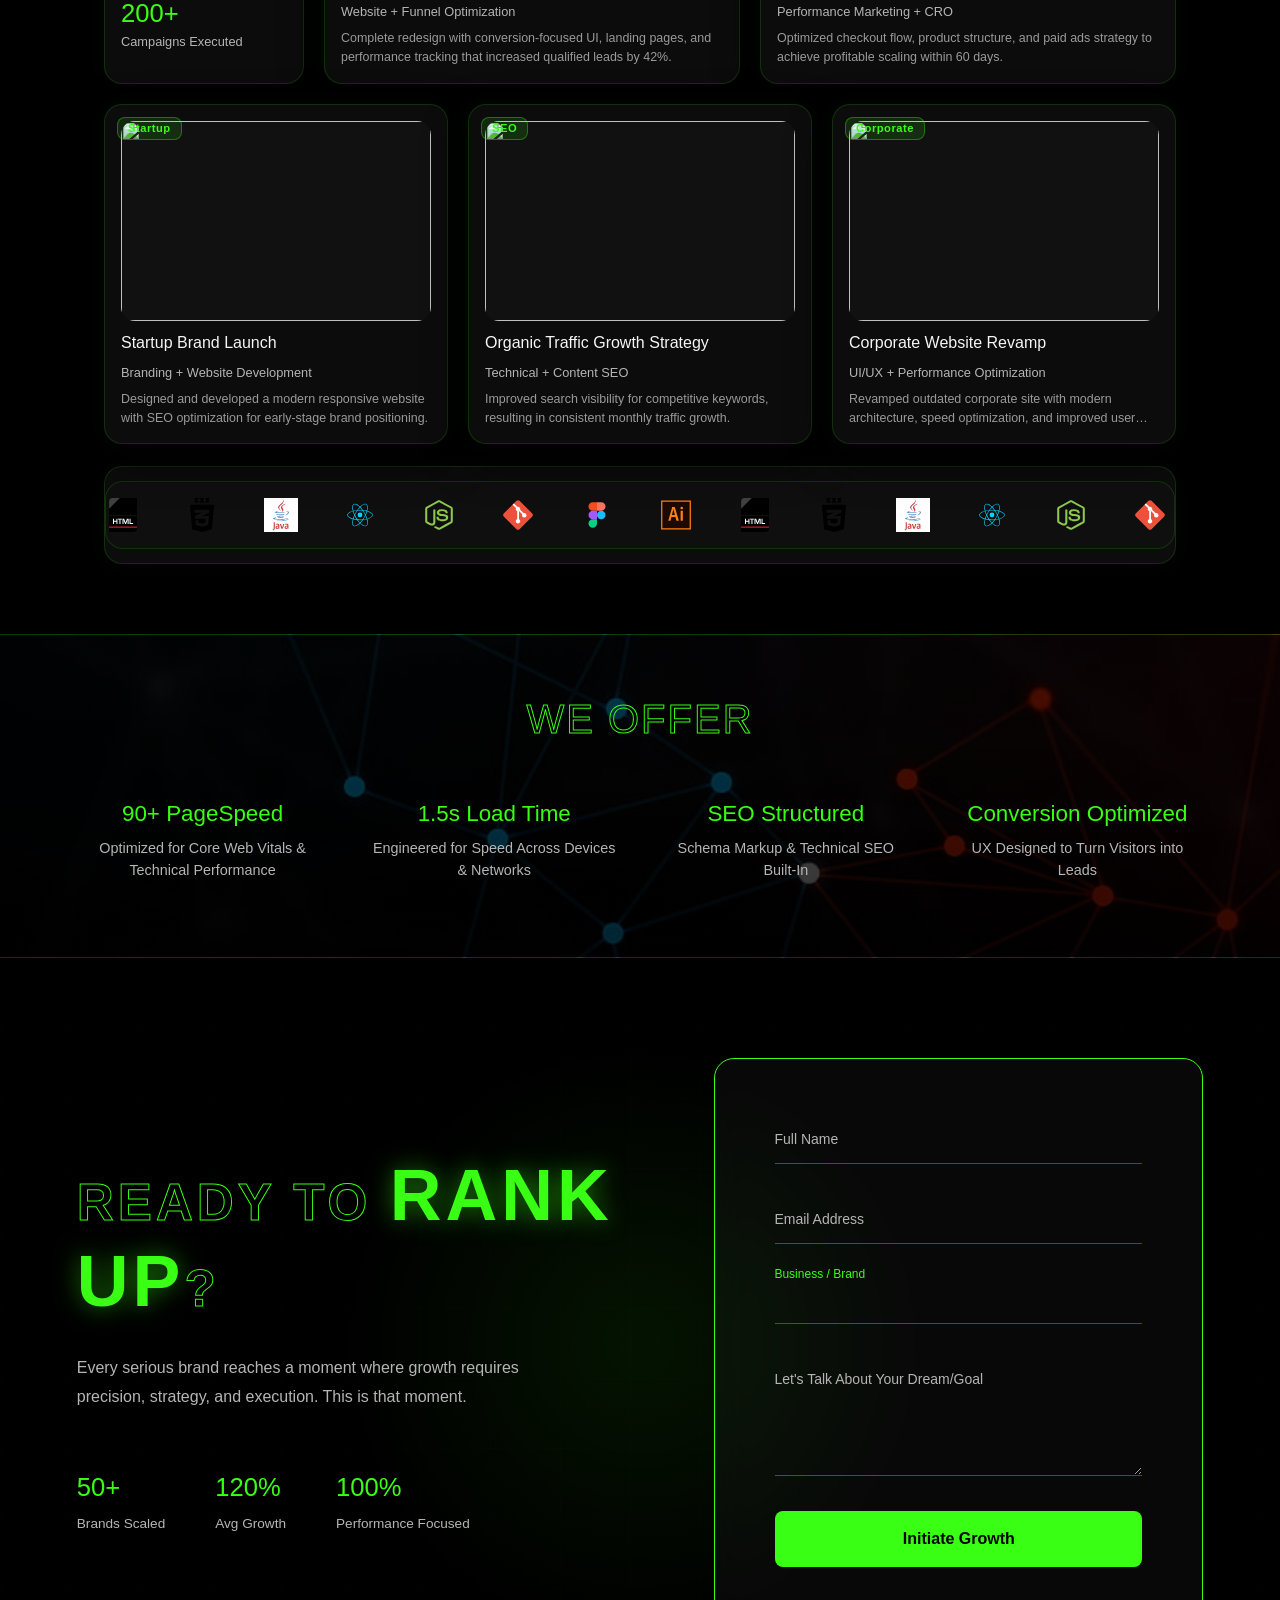
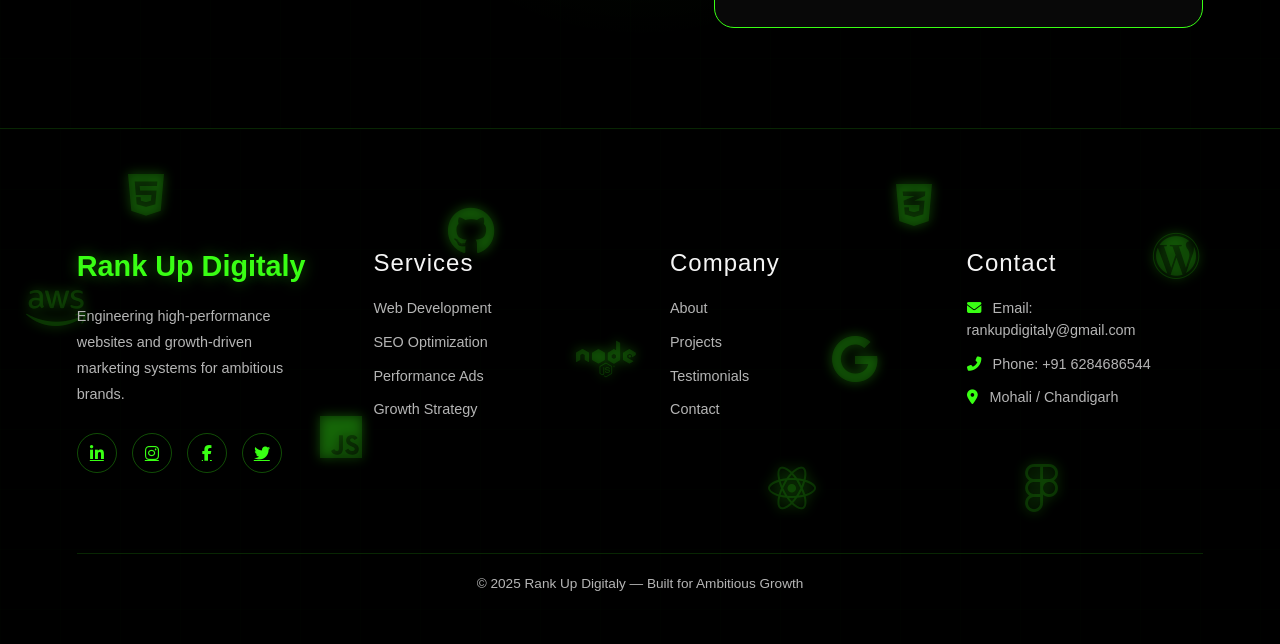
==== commit 31d13074: "update project" ====
--- a/index.html
+++ b/index.html
@@ -28,6 +28,7 @@
 <link rel="stylesheet" href="https://cdnjs.cloudflare.com/ajax/libs/font-awesome/6.5.0/css/all.min.css">
 
 <link rel="stylesheet" href="css/index.css">
+<link rel="stylesheet" href="newindex.css">
 
     <style>
 
@@ -99,7 +100,7 @@
 
         <!-- LEFT NAV -->
         <div class="nav-group left">
-            <a href="/index.html" class="nav-link active">Home</a>
+            <a href="/courses/mern-test-design.html" class="nav-link active">Courses</a>
 
             <!-- CLICK DROPDOWN -->
             <div class="dropdown">
@@ -112,7 +113,7 @@
                 </div>
             </div>
 
-            <a href="#" class="nav-link">Blog</a>
+            <a href="#" class="nav-link">About</a>
         </div>
 
         <!-- HAMBURGER -->
@@ -129,14 +130,14 @@
 
         <!-- RIGHT NAV -->
         <div class="nav-group right">
-            <a href="#about" class="nav-link">About</a>
+            <a href="#about" class="nav-link">Blog</a>
             <a href="#contact" class="nav-link">Contact</a>
             <a href="#" class="nav-link">Login</a>
         </div>
 
         <!-- MOBILE MENU -->
         <div class="mobile-menu" id="mobileMenu">
-            <a href="/index.html" class="nav-link">Home</a>
+            <a href="/courses/mern-test-design.html" class="nav-link">Courses</a>
 
             <div class="mobile-dropdown">
                 <div class="mobile-dropdown-toggle">Services</div>
@@ -148,8 +149,9 @@
                 </div>
             </div>
 
+            
+            <a href="#about" class="nav-link">About</a>
             <a href="#" class="nav-link">Blog</a>
-            <a href="#about" class="nav-link">About</a>
             <a href="#contact" class="nav-link">Contact</a>
             <a href="#" class="nav-link">Login</a>
         </div>
@@ -168,122 +170,380 @@
     
 
 
-    <div class="particles" id="particles">
-
-
-
-        <section class="hero-section" id="Home">
-            <header class="cyber-header">
-
-                <!-- Floating Icons Background -->
-                <div class="floating-header-icons">
-                    <i class="fab fa-node"></i>
-                    <i class="fab fa-css3-alt"></i>
-                    <i class="fab fa-js"></i>
-                    <i class="fab fa-react"></i>
-                    <i class="fab fa-wordpress"></i>
-                    <i class="fab fa-github"></i>
-                    <i class="fab fa-figma"></i>
-                    <i class="fab fa-html5"></i>
-                    <i class="fab fa-google"></i>
-                    <i class="fab fa-aws"></i>
-                    <i class="fab fa-python"></i>
-                    <i class="fab fa-gitlab"></i>
-                    <i class="fab fa-android"></i>
-                </div>
-
-                <!-- Your header content here -->
-            </header>
-
-            <div class="hero-grid-bg"></div>
-
-            <div class="hero-content">
-
-                <span class="hero-tag">Digital Growth Engine</span>
-
-                <h1 class="hero-title">
-                    We Build Systems
-                    <span>That Scale Businesses</span>
-                </h1>
-
-                <p class="hero-sub">
-                    Rank Up Digitaly creates high-performance websites and
-                    data-driven marketing strategies engineered for measurable growth.
-                </p>
-
-                <div class="hero-buttons">
-                    <a href="#contact" class="btn-primary">Start a Project</a>
-                    <a href="#advertisers" class="btn-outline">View Our Work</a>
-                </div>
-
+
+
+
+ <section class="hero">
+
+  <div class="hero-content">
+
+    <span class="hero-tag">Industry-Level Tech Training Institute</span>
+
+ <h1>
+Best Training Company to Learn 
+<span>Digital Marketing</span> & 
+<span>Full Web Development with AI</span>
+</h1>
+
+    <p>
+      Learn with live projects, real client campaigns, and industry tools.
+      Build your portfolio and launch your career in tech.
+    </p>
+
+    <div class="hero-buttons">
+      <a href="#courses" class="btn-primary">Explore Courses</a>
+      <a href="#demo" class="btn-outline">Book Free Demo</a>
+    </div>
+
+    <div class="hero-trust">
+      <span>✔ Real Client Projects</span>
+      <span>✔ Portfolio Development</span>
+      <span>✔ Industry Tools Training</span>
+    </div>
+
+  </div>
+
+  <!-- Floating Tech Icons -->
+  <div class="hero-icons">
+    <img src="icons/react.svg" class="icon icon1">
+    <img src="icons/node.svg" class="icon icon2">
+    <img src="icons/ai.svg" class="icon icon3">
+    <img src="icons/git.svg" class="icon icon4">
+  </div>
+
+  <!-- Scroll Indicator -->
+  <div class="scroll-indicator"></div>
+
+</section>
+
+
+
+
+
+
+
+
+
+
+
+
+
+
+<section class="what-section">
+
+<div class="what-header">
+<h2 class="what-title">What We Do</h2>
+<p class="what-desc">
+We train developers and digital marketers through
+real projects, modern technologies, and career-focused learning.
+</p>
+</div>
+
+<div class="what-system">
+
+<div class="what-core">Skill Boost</div>
+
+<div class="orbit-item o1">
+<h3>MERN Stack</h3>
+<p>Full-stack development training.</p>
+</div>
+
+<div class="orbit-item o2">
+<h3>Digital Marketing</h3>
+<p>SEO, ads and analytics training.</p>
+</div>
+
+<div class="orbit-item o3">
+<h3>Frontend Development</h3>
+<p>Responsive UI and modern design.</p>
+</div>
+
+<div class="orbit-item o4">
+<h3>Real Projects</h3>
+<p>Build real apps and websites.</p>
+</div>
+
+<div class="orbit-item o5">
+<h3>Freelancing</h3>
+<p>Learn how to get real clients.</p>
+</div>
+
+<div class="orbit-item o6">
+<h3>Career Support</h3>
+<p>Interview and portfolio help.</p>
+</div>
+
+</div>
+
+</section>
+
+
+
+
+
+
+
+
+
+
+
+
+
+
+
+
+<!-- ================= TECHNOLOGY HUB SECTION ================= -->
+<section class="skill-hub">
+
+    <!-- BACKGROUND VIDEO -->
+    <div class="skill-video-bg">
+        <video src="./videos/ai.mp4" autoplay muted loop playsinline></video>
+    </div>
+
+    <div class="hub-seo-wrap">
+
+        <!-- ================= HEADING ================= -->
+        <h2 class="hub-seo-title">
+            Technologies & Platforms You Will Master
+        </h2>
+
+        <!-- ================= DESCRIPTION ================= -->
+        <p class="hub-seo-desc">
+            Our training programs are built around real industry tools used by 
+            developers and digital marketers worldwide. Learn modern web technologies, 
+            build full-stack applications, and run real marketing campaigns using 
+            platforms trusted by startups and global brands.
+        </p>
+
+        <!-- ================= ROTATING HUB ================= -->
+        <div class="hub-rotator">
+
+            <!-- CENTER VIDEO -->
+            <div class="hub-center">
+                <div class="hub-center-inner">
+                    <video src="/.mp4" autoplay muted loop playsinline></video>
+                </div>
             </div>
 
-            <!-- Floating Tech Particles -->
-            <div class="hero-icons">
-                <i class="fab fa-react"></i>
-                <i class="fab fa-node"></i>
-                <i class="fab fa-js"></i>
-                <i class="fab fa-html5"></i>
-                <!-- <i class="fab fa-css3-alt"></i> -->
+            <!-- ================= TECHNOLOGY NODES ================= -->
+
+            <a href="#" class="hub-node node-top">
+                <div class="hub-node-inner">
+                    <span class="hub-node-text">React</span>
+                </div>
+            </a>
+
+            <a href="#" class="hub-node node-top-left">
+                <div class="hub-node-inner">
+                    <span class="hub-node-text">HTML</span>
+                </div>
+            </a>
+
+            <a href="#" class="hub-node node-top-right">
+                <div class="hub-node-inner">
+                    <span class="hub-node-text">CSS</span>
+                </div>
+            </a>
+
+            <a href="#" class="hub-node node-right">
+                <div class="hub-node-inner">
+                    <span class="hub-node-text">Node.js</span>
+                </div>
+            </a>
+
+            <a href="#" class="hub-node node-bottom-right">
+                <div class="hub-node-inner">
+                    <span class="hub-node-text">MongoDB</span>
+                </div>
+            </a>
+
+            <a href="#" class="hub-node node-bottom">
+                <div class="hub-node-inner">
+                    <span class="hub-node-text">JavaScript</span>
+                </div>
+            </a>
+
+            <a href="#" class="hub-node node-bottom-left">
+                <div class="hub-node-inner">
+                    <span class="hub-node-text">Google Ads</span>
+                </div>
+            </a>
+
+            <a href="#" class="hub-node node-left">
+                <div class="hub-node-inner">
+                    <span class="hub-node-text">SEO</span>
+                </div>
+            </a>
+
+            <!-- ================= CONNECTION LINES ================= -->
+            <svg class="hub-lines" viewBox="0 0 400 400">
+
+                <path class="base-line" d="M200 200 C200 80 200 80 200 40" />
+                <path class="energy-line" d="M200 200 C200 80 200 80 200 40" />
+
+                <path class="base-line" d="M200 200 C120 120 120 120 60 60" />
+                <path class="energy-line" d="M200 200 C120 120 120 120 60 60" />
+
+                <path class="base-line" d="M200 200 C280 120 280 120 340 60" />
+                <path class="energy-line" d="M200 200 C280 120 280 120 340 60" />
+
+                <path class="base-line" d="M200 200 C320 200 320 200 360 200" />
+                <path class="energy-line" d="M200 200 C320 200 320 200 360 200" />
+
+                <path class="base-line" d="M200 200 C280 280 280 280 340 340" />
+                <path class="energy-line" d="M200 200 C280 280 280 280 340 340" />
+
+                <path class="base-line" d="M200 200 C200 320 200 320 200 360" />
+                <path class="energy-line" d="M200 200 C200 320 200 320 200 360" />
+
+                <path class="base-line" d="M200 200 C120 280 120 280 60 340" />
+                <path class="energy-line" d="M200 200 C120 280 120 280 60 340" />
+
+                <path class="base-line" d="M200 200 C80 200 80 200 40 200" />
+                <path class="energy-line" d="M200 200 C80 200 80 200 40 200" />
+
+            </svg>
+
+        </div>
+
+    </div>
+    <div class="floating-tech">
+
+<img src="icons/react.svg" class="float-icon f1">
+<img src="icons/node.svg" class="float-icon f2">
+<img src="icons/ai.svg" class="float-icon f3">
+<img src="icons/git.svg" class="float-icon f4">
+<img src="icons/figma.svg" class="float-icon f5">
+<img src="icons/photoshop.svg" class="float-icon f6">
+
+</div>
+
+</section>
+
+
+
+
+
+
+
+
+
+
+
+
+
+
+
+
+
+
+
+
+
+
+
+<section class="course-section">
+
+    <div class="cource-video-bg">
+        <video src="./videos/ai.mp4" autoplay muted loop playsinline></video>
+    </div>
+
+    <div class="course-header">
+        <h2 class="course-title">Master In-Demand Digital Skills</h2>
+
+        <p class="course-desc">
+            Our programs are designed to help students build real-world skills
+            and launch careers in technology. Learn modern development and
+            marketing tools through hands-on projects, practical training,
+            and industry-driven learning paths.
+        </p>
+    </div>
+
+    <div class="course-grid">
+
+        <!-- FRONTEND DEVELOPMENT -->
+        <div class="course-card web">
+            <div class="card-inner">
+
+                <h3>Frontend Development</h3>
+                <p class="card-sub">Build modern and responsive websites</p>
+
+                <div class="card-media">
+                    <video src="./videos/design.mp4" autoplay muted loop playsinline></video>
+                </div>
+
+                <p class="card-highlight">Create beautiful web interfaces</p>
+
+                <ul class="card-list">
+                    <li>HTML, CSS & JavaScript</li>
+                    <li>Responsive UI & layouts</li>
+                </ul>
+
+                <div class="iso">⚡ Project-Based Training</div>
+
+                <a class="card-btn" href="#">View Curriculum »</a>
+
             </div>
-
-        </section>
-
-
-
-
-
-
-
-
-
-
-
-
-
-
-
-
-<section class="process-section">
-    <div class="process-container">
-
-        <h2 class="process-title">OUR ENGINEERING PROCESS</h2>
-
-        <div class="process-grid">
-
-            <div class="process-step">
-                <h4>01. Discovery</h4>
-                <p>Deep business analysis, competitor research, and goal alignment.</p>
+        </div>
+
+
+        <!-- MERN STACK -->
+        <div class="course-card stack">
+            <div class="card-inner">
+
+                <h3>MERN Stack Development</h3>
+                <p class="card-sub">Become a full-stack web developer</p>
+
+                <div class="card-media">
+                    <video src="./videos/marketing.mp4" autoplay muted loop playsinline></video>
+                </div>
+
+                <p class="card-highlight">Build complete web applications</p>
+
+                <ul class="card-list">
+                    <li>MongoDB, Express, React & Node</li>
+                    <li>Develop real full-stack projects</li>
+                </ul>
+
+                <div class="iso">⚡ Industry Project System</div>
+
+                <a class="card-btn" href="#">View Curriculum »</a>
+
             </div>
-
-            <div class="process-step">
-                <h4>02. Architecture</h4>
-                <p>System planning, funnel mapping, and technical structure design.</p>
+        </div>
+
+
+        <!-- DIGITAL MARKETING -->
+        <div class="course-card marketing">
+            <div class="card-inner">
+
+                <h3>Digital Marketing</h3>
+                <p class="card-sub">Grow brands and businesses online</p>
+
+                <div class="card-media">
+                    <video src="./videos/media.mp4" autoplay muted loop playsinline></video>
+                </div>
+
+                <p class="card-highlight">Run real marketing campaigns</p>
+
+                <ul class="card-list">
+                    <li>SEO, Google Ads & Social Media</li>
+                    <li>Analytics & lead generation</li>
+                </ul>
+
+                <div class="iso">⚡ Live Campaign Training</div>
+
+                <a class="card-btn" href="#">View Curriculum »</a>
+
             </div>
-
-            <div class="process-step">
-                <h4>03. Development</h4>
-                <p>Performance-focused coding with clean UI and scalable backend logic.</p>
-            </div>
-
-            <div class="process-step">
-                <h4>04. Testing</h4>
-                <p>Speed optimization, device testing, and quality assurance checks.</p>
-            </div>
-
-            <div class="process-step">
-                <h4>05. Optimization</h4>
-                <p>Conversion tracking, analytics setup, and performance refinement.</p>
-            </div>
-
-            <div class="process-step">
-                <h4>06. Scale</h4>
-                <p>Growth strategies, paid campaigns, and long-term scaling systems.</p>
-            </div>
-
         </div>
 
     </div>
+
+   <div class="course-cta">
+<a href="all-courses.html" class="explore-btn">Explore More →</a>
+</div>
+
 </section>
 
 
@@ -300,151 +560,52 @@
 
 
 
-        <section id="about">
-            <div class="container">
-                <div class="row align-items-center">
-
-                    <!-- LEFT SIDE -->
-                    <div class="col-lg-7 mb-5 mb-lg-0">
-
-                        <h2 class="tech-title">ABOUT US</h2>
-
-                        <p class="tech-sub">
-                            We build websites and marketing systems that help businesses grow.
-                        </p>
-
-                        <p class="tech-text">
-                            A good-looking website is not enough. It needs to bring real results.
-                            That’s why we focus on strategy, performance, and measurable growth.
-                        </p>
-
-                        <p class="tech-text mt-4">
-                            From design to development to digital marketing,
-                            everything we create is built to increase traffic,
-                            improve conversions, and generate revenue.
-                        </p>
-
-                        <p class="tech-text mt-4">
-                            We believe in clear communication, honest reporting,
-                            and long-term partnerships with our clients.
-                        </p>
-
-                    </div>
-
-                    <!-- RIGHT PANEL -->
-                    <div class="col-lg-5">
-                        <div class="panel-wrapper">
-                            <div class="tech-panel" id="tiltPanel">
-
-                                <div class="panel-header">OUR RESULTS</div>
-
-                                <div class="stat-line">
-                                    <span>Projects Completed</span>
-                                    <span class="stat-number" data-target="48">0</span>
-                                </div>
-
-                                <div class="stat-line">
-                                    <span>Happy Clients</span>
-                                    <span class="stat-number" data-target="26">0</span>
-                                </div>
-
-                                <div class="stat-line">
-                                    <span>Client Satisfaction</span>
-                                    <span class="stat-number" data-target="97">0</span>
-                                </div>
-
-                                <div class="stat-line">
-                                    <span>Focused on Results</span>
-                                    <span class="stat-number" data-target="100">0</span>
-                                </div>
-
-                            </div>
-                        </div>
-                    </div>
-
-                </div>
-            </div>
-        </section>
-
-
-
-
-
-
-
-
-
-
-
-        <section id="services">
-            <div class="container">
-
-                <div class="services-header text-center">
-                    <h2 class="services-title">OUR SERVICES</h2>
-                    <p class="services-sub">
-                        We don’t just build websites. We build systems that grow your business.
-                    </p>
-                </div>
-
-                <div class="services-matrix">
-
-                    <div class="service-module">
-                        <h4>Web Development</h4>
-                        <p>
-                            We design and develop fast, responsive websites that not only look modern,
-                            but are optimized for speed, performance, and conversions.
-                            Every line of code is built to support long-term growth.
-                        </p>
-                    </div>
-
-                    <div class="service-module">
-                        <h4>Digital Marketing</h4>
-                        <p>
-                            From social media to paid campaigns, we create data-driven strategies
-                            that attract the right audience, increase engagement, and turn traffic
-                            into real customers.
-                        </p>
-                    </div>
-
-                    <div class="service-module">
-                        <h4>SEO Optimization</h4>
-                        <p>
-                            We improve your search visibility with technical SEO, content strategy,
-                            and structured optimization — helping your business rank higher
-                            and generate consistent organic leads.
-                        </p>
-                    </div>
-
-                    <div class="service-module">
-                        <h4>Performance Advertising</h4>
-                        <p>
-                            Our paid ad campaigns are focused on ROI. We continuously test,
-                            analyze, and optimize to ensure your investment delivers measurable results.
-                        </p>
-                    </div>
-
-                  <div class="service-module">
-    <h4>Website Maintenance</h4>
-    <p>
-        We keep your website secure, updated, and performing at its best.
-        Regular optimization improves speed, uptime, and overall SEO.
-        Reliable maintenance ensures a smooth experience for your users.
-    </p>
-</div>
-
-                   <div class="service-module">
-    <h4>Graphic Design</h4>
-    <p>
-        We create clean, modern graphics that elevate your brand.
-        From social posts to marketing visuals, every design is clear and impactful.
-        Strong visuals boost engagement and brand presence.
-    </p>
-</div>
-
-                </div>
-
-            </div>
-        </section>
+
+
+
+<section class="system-section">
+
+<div class="system-header">
+<h2 class="system-title">Our Learning System</h2>
+<p class="system-desc">
+A structured training pipeline designed to turn beginners into
+industry-ready developers and digital marketers.
+</p>
+</div>
+
+<div class="system-flow">
+
+<div class="system-step">
+<span class="step-number">01</span>
+<h3>Foundations</h3>
+<p>Learn the core concepts of development and digital marketing.</p>
+</div>
+
+<div class="system-step">
+<span class="step-number">02</span>
+<h3>Hands-On Projects</h3>
+<p>Build real applications and campaigns while learning.</p>
+</div>
+
+<div class="system-step">
+<span class="step-number">03</span>
+<h3>Industry Tools</h3>
+<p>Work with tools used by modern companies and startups.</p>
+</div>
+
+<div class="system-step">
+<span class="step-number">04</span>
+<h3>Career Launch</h3>
+<p>Prepare for interviews, freelancing, and real job roles.</p>
+</div>
+
+</div>
+
+</section>
+
+
+
+
 
 
 
@@ -541,228 +702,95 @@
 
 
 
-
-
-        <section class="ai-focus-section" id="review">
-            <div class="ai-container">
-
-                <div class="ai-header">
-                    <span>CLIENT SUCCESS STORIES</span>
-                    <h2>Real Growth Results Delivered by Rank Up Digitaly</h2>
-                </div>
-
-                <div class="ai-carousel">
-
-                    <!-- CARD 1 -->
-                    <div class="ai-card active">
-                        <div class="profile">
-                            <img src="https://i.pravatar.cc/80?img=1">
-                            <div>
-                                <h4>Rahul Sharma</h4>
-                                <span>Founder — SaaS Startup</span>
-                            </div>
-                        </div>
-
-                        <div class="review-badge">+42% Conversions</div>
-
-                        <p>
-                            Rank Up Digitaly redesigned our entire website and optimized
-                            our marketing funnel. Within three months, our conversion rate
-                            increased by 42% and lead quality improved significantly.
-                        </p>
-
-                        <div class="card-footer">
-                            <div class="stars">★★★★★</div>
-                            <span class="course">Web Development + Funnel Optimization</span>
-                        </div>
-                    </div>
-
-
-
-
-                    <!-- CARD 2 -->
-                    <div class="ai-card">
-                        <div class="profile">
-                            <img src="https://i.pravatar.cc/80?img=2">
-                            <div>
-                                <h4>Priya Verma</h4>
-                                <span>CEO — E-commerce Brand</span>
-                            </div>
-                        </div>
-
-                        <div class="review-badge">ROI-Focused Ads</div>
-
-                        <p>
-                            Our paid campaigns were not profitable before working with
-                            Rank Up Digitaly. Their targeting strategy and data-driven
-                            execution helped us scale revenue consistently.
-                        </p>
-
-                        <div class="card-footer">
-                            <div class="stars">★★★★★</div>
-                            <span class="course">Performance Marketing</span>
-                        </div>
-                    </div>
-
-                    <!-- CARD 3 -->
-                    <div class="ai-card">
-                        <div class="profile">
-                            <img src="https://i.pravatar.cc/80?img=3">
-                            <div>
-                                <h4>Arjun Mehta</h4>
-                                <span>Marketing Head — Tech Company</span>
-                            </div>
-                        </div>
-
-                        <div class="review-badge">SEO Growth</div>
-
-                        <p>
-                            Their SEO strategy improved our organic visibility and
-                            helped us rank on the first page for competitive keywords.
-                            Traffic and inquiries both increased.
-                        </p>
-
-                        <div class="card-footer">
-                            <div class="stars">★★★★★</div>
-                            <span class="course">SEO Optimization</span>
-                        </div>
-                    </div>
-
-
-                    <!-- CARD 4 -->
-                    <div class="ai-card">
-                        <div class="profile">
-                            <img src="https://i.pravatar.cc/80?img=4">
-                            <div>
-                                <h4>Mamta Sidhu</h4>
-                                <span>Startup Founder</span>
-                            </div>
-                        </div>
-
-                        <div class="review-badge">Clean UI Experience</div>
-
-                        <p>
-                            The team at Rank Up Digitaly delivered a modern, fast,
-                            and highly responsive website. The user experience is
-                            significantly better than our previous platform.
-                        </p>
-
-                        <div class="card-footer">
-                            <div class="stars">★★★★★</div>
-                            <span class="course">UI/UX + Front-End Development</span>
-                        </div>
-                    </div>
-
-
-
-
-                    <!-- CARD 5 -->
-                    <div class="ai-card">
-                        <div class="profile">
-                            <img src="https://i.pravatar.cc/80?img=5">
-                            <div>
-                                <h4>Shubham Silyan</h4>
-                                <span>Business Owner</span>
-                            </div>
-                        </div>
-
-                        <div class="review-badge">Structured Growth Plan</div>
-
-                        <p>
-                            What impressed me most was their structured approach.
-                            Clear strategy, transparent reporting, and measurable results.
-                            They operate like a long-term growth partner.
-                        </p>
-
-                        <div class="card-footer">
-                            <div class="stars">★★★★★</div>
-                            <span class="course">Digital Growth Strategy</span>
-                        </div>
-                    </div>
-
-
-
-
-                    <!-- CARD 6 -->
-                    <div class="ai-card">
-                        <div class="profile">
-                            <img src="https://i.pravatar.cc/80?img=6">
-                            <div>
-                                <h4>Muskan Rana</h4>
-                                <span>Brand Manager</span>
-                            </div>
-                        </div>
-
-                        <div class="review-badge">Lead Generation</div>
-
-                        <p>
-                            Their marketing campaigns helped us generate high-quality
-                            leads consistently. Communication was clear and performance
-                            reports were detailed and honest.
-                        </p>
-
-                        <div class="card-footer">
-                            <div class="stars">★★★★★</div>
-                            <span class="course">Digital Marketing</span>
-                        </div>
-                    </div>
-
-
-
-
-                    <!-- CARD 7 -->
-                    <div class="ai-card">
-                        <div class="profile">
-                            <img src="https://i.pravatar.cc/80?img=7">
-                            <div>
-                                <h4>Sunidhi</h4>
-                                <span>Co-Founder — SaaS Product</span>
-                            </div>
-                        </div>
-
-                        <div class="review-badge">Full Funnel Optimization</div>
-
-                        <p>
-                            From website structure to campaign execution,
-                            Rank Up Digitaly improved our entire customer journey.
-                            Conversions and retention both improved.
-                        </p>
-
-                        <div class="card-footer">
-                            <div class="stars">★★★★★</div>
-                            <span class="course">Web + Marketing Systems</span>
-                        </div>
-                    </div>
-
-
-
-
-                    <!-- CARD 8-->
-                    <div class="ai-card">
-                        <div class="profile">
-                            <img src="https://i.pravatar.cc/80?img=8">
-                            <div>
-                                <h4>Srishti Garg</h4>
-                                <span>Operations Manager</span>
-                            </div>
-                        </div>
-
-                        <div class="review-badge">Performance Upgrade</div>
-
-                        <p>
-                            Our previous website was slow and outdated.
-                            Rank Up Digitaly rebuilt it with performance
-                            optimization in mind. Load time improved drastically.
-                        </p>
-
-                        <div class="card-footer">
-                            <div class="stars">★★★★★</div>
-                            <span class="course">Website Revamp</span>
-                        </div>
-                    </div>
-                </div>
-            </div>
-        </section>
+<section class="ts-testimonial-wall">
+
+<div class="ts-test-header">
+<h2>Don't take our word for it</h2>
+<span>* TAKE THEIRS</span>
+</div>
+
+<div class="ts-marquee">
+
+<div class="ts-marquee-track">
+
+<div class="ts-card ts-pos1">
+<p>Jay’s the real deal. Creative, proactive and lightning-fast with QA.</p>
+
+<div class="ts-user">
+<img src="img/u1.jpg">
+
+<div>
+<h4>Dinesh Dave</h4>
+<span>Creative Director</span>
+</div>
+
+</div>
+</div>
+
+<div class="ts-card ts-pos2">
+<p>Jay is a one-of-a-kind creative mind delivering exceptional work.</p>
+
+<div class="ts-user">
+<img src="img/u2.jpg">
+
+<div>
+<h4>Max Trudel</h4>
+<span>Director</span>
+</div>
+
+</div>
+</div>
+
+<div class="ts-card ts-pos3">
+<p>His versatility is his superpower. From animation to web design.</p>
+
+<div class="ts-user">
+<img src="img/u3.jpg">
+
+<div>
+<h4>TJ Walker</h4>
+<span>Production Head</span>
+</div>
+
+</div>
+</div>
+
+<div class="ts-card ts-pos4">
+<p>Working with Jay has been incredible. Fast, collaborative and talented.</p>
+
+<div class="ts-user">
+<img src="img/u4.jpg">
+
+<div>
+<h4>Max Gilberg</h4>
+<span>Creative Director</span>
+</div>
+
+</div>
+</div>
+
+<!-- duplicate cards for infinite effect -->
+
+<div class="ts-card ts-pos1">
+<p>Jay’s the real deal. Creative, proactive and lightning-fast with QA.</p>
+</div>
+
+<div class="ts-card ts-pos2">
+<p>Jay is a one-of-a-kind creative mind delivering exceptional work.</p>
+</div>
+
+</div>
+
+</div>
+
+</section>
+        
+
+
+
+
+
+
 
 
 
--- a/css/index.css
+++ b/css/index.css
@@ -10,7 +10,7 @@
     margin: 0;
     background: var(--dark-bg);
     font-family: 'Segoe UI', sans-serif;
-    overflow-x: hidden;
+    /* overflow-x: hidden; */
 }
 
 /* ================= SCROLLBAR - CHROME / EDGE ================= */
@@ -930,217 +930,6 @@
         grid-template-columns: repeat(2, 1fr);
         gap: 16px;  /* spacing between boxes */
     }
-}
-
-
-/* testimonials css */
-
-
-       /* ================= SECTION ================= */
-/* ================= SECTION ================= */
-
-.ai-focus-section{
-  background: var(--dark-bg);
-  padding: 140px 0 60px;
-}
-
-.ai-container{
-  max-width:1200px;
-  margin:0 auto;
-  padding:0 6%;
-}
-
-.ai-header{
-  text-align:center;
-  margin-bottom:80px;
-}
-
-.ai-header span{
-  font-size:12px;
-  letter-spacing:3px;
-  color: var(--neon-green);
-}
-
-.ai-header h2{
-  margin-top:15px;
-  font-size:2.4rem;
-  color: var(--text-light);
-}
-
-/* ================= CAROUSEL ================= */
-
-.ai-carousel{
-  position:relative;
-  height:340px;
-  display:flex;
-  align-items:center;
-  justify-content:center;
-  perspective:1200px;
-}
-
-/* ================= CARD BASE ================= */
-
-.ai-card{
-  position:absolute;
-  width:420px;
-  padding:32px;
-  border-radius:22px;
-  background: rgba(20,20,20,.65);
-  border:1px solid rgba(57,255,20,.2);
-  backdrop-filter: blur(14px);
-  transition: all .8s cubic-bezier(.22,.61,.36,1);
-  opacity:0;
-  transform: scale(.75);
-  color: var(--text-light);
-  text-align:left;
-
-  box-shadow:
-    0 20px 40px rgba(0,0,0,.85),
-    0 0 25px rgba(57,255,20,.08);
-}
-
-/* ================= CENTER ACTIVE ================= */
-
-.ai-card.active{
-  opacity:1;
-  transform: scale(1.05) translateY(-12px);
-  z-index:3;
-  border-color: var(--neon-green);
-  box-shadow:
-    0 30px 70px rgba(0,0,0,.95),
-    0 0 60px rgba(57,255,20,.25);
-}
-
-/* ================= HOVER ================= */
-
-.ai-card.active:hover{
-  transform: scale(1.08) translateY(-18px);
-  box-shadow:
-    0 40px 80px rgba(0,0,0,.95),
-    0 0 80px rgba(57,255,20,.35);
-}
-
-/* Badge hover */
-.ai-card.active:hover .review-badge{
-  background: var(--neon-green);
-  color: #000;
-}
-
-/* ================= LEFT ================= */
-
-.ai-card.prev{
-  opacity:.25;
-  transform: translateX(-500px) scale(.85);
-  z-index:1;
-  filter: brightness(.7);
-}
-
-/* ================= RIGHT ================= */
-
-.ai-card.next{
-  opacity:.25;
-  transform: translateX(500px) scale(.85);
-  z-index:1;
-  filter: brightness(.7);
-}
-
-/* ================= PROFILE ================= */
-
-.profile{
-  display:flex;
-  align-items:center;
-  gap:14px;
-}
-
-.profile img{
-  width:55px;
-  height:55px;
-  border-radius:50%;
-  border:2px solid var(--neon-green);
-}
-
-.profile h4{
-  color: var(--neon-green);
-  margin:0;
-}
-
-.profile span{
-  font-size:13px;
-  color: var(--text-gray);
-}
-
-/* ================= BADGE ================= */
-
-.review-badge{
-  margin-top:16px;
-  display:inline-block;
-  font-size:12px;
-  padding:6px 12px;
-  border-radius:12px;
-  background: rgba(57,255,20,.12);
-  color: var(--neon-green);
-  transition:.3s ease;
-  border:1px solid rgba(57,255,20,.25);
-}
-
-/* ================= TEXT ================= */
-
-.ai-card p{
-  margin-top:18px;
-  font-size:14px;
-  line-height:1.8;
-  color: var(--text-gray);
-}
-
-/* ================= FOOTER ================= */
-
-.card-footer{
-  /* margin-top:22px; */
-  display:flex;
-  justify-content:space-between;
-  align-items:center;
-}
-
-.stars{
-  color: var(--neon-green);
-}
-
-.course{
-  font-size:12px;
-  color: var(--text-muted);
-}
-
-/* ================= RESPONSIVE ================= */
-
-@media(max-width:992px){
-  .ai-card{
-    width:90%;
-  }
-}
-
-@media(max-width:600px){
-
-  .ai-focus-section{
-    padding:100px 0;
-  }
-
-  .ai-header h2{
-    font-size:1.8rem;
-  }
-
-  .ai-card{
-    padding:24px;
-  }
-
-  .profile img{
-    width:45px;
-    height:45px;
-  }
-
-  .ai-card p{
-    font-size:13px;
-  }
-
 }
 
 
@@ -2254,7 +2043,7 @@
     padding: 60px 6%;
     background:
         linear-gradient(rgba(0,0,0,0.7), rgba(0,0,0,0.8)),
-        url("banner.jpg");
+        url("/images/banner.jpg");
     background-size: cover;
     background-position: center;
     background-repeat: no-repeat;
--- a/newindex.css
+++ b/newindex.css
@@ -0,0 +1,1831 @@
+     :root {
+    --neon-green: #39ff14;
+    --dark-bg: black;
+    --panel-bg: #111;
+    --text-gray: #b5b5b5;
+    --text-light: #f5f5f5;
+}
+.hero{
+    min-height:100vh;
+    background:var(--dark-bg);
+    display:flex;
+    align-items:center;
+    justify-content:center;
+    text-align:center;
+    padding:0 6%;
+    position:relative;
+    overflow:hidden;
+}
+
+/* wider content */
+.hero-content{
+    max-width:1100px;
+    width:100%;
+    z-index:2;
+}
+
+/* tag */
+.hero-tag{
+    display:inline-block;
+    padding:6px 14px;
+    border:1px solid var(--neon-green);
+    border-radius:20px;
+    color:var(--neon-green);
+    font-size:14px;
+    margin-bottom:32px;
+}
+
+/* BIGGER HEADLINE */
+.hero h1{
+    font-size:61px;
+    color:var(--text-light);
+    line-height:1.15;
+    margin-bottom:24px;
+
+    opacity:0;
+    transform:translateY(40px);
+    animation:heroReveal 1s ease forwards;
+}
+
+/* neon words */
+.hero h1 span{
+    font-size: 72px;
+    font-weight: 800;
+    color: transparent;
+    -webkit-text-stroke: 1px var(--neon-green);
+    letter-spacing: 3px;
+    animation:neonPulse 2s infinite alternate;
+}
+
+/* paragraph */
+.hero p{
+    color:var(--text-gray);
+    font-size:20px;
+    line-height:1.7;
+    margin-bottom:40px;
+    max-width:760px;
+    margin-left:auto;
+    margin-right:auto;
+}
+
+/* buttons */
+.hero-buttons{
+    display:flex;
+    gap:20px;
+    justify-content:center;
+    margin-bottom:35px;
+}
+
+.btn-primary{
+    background:var(--neon-green);
+    color:black;
+    padding:15px 32px;
+    border-radius:6px;
+    text-decoration:none;
+    font-weight:600;
+    transition:0.3s;
+}
+
+.btn-primary:hover{
+    box-shadow:0 0 18px var(--neon-green);
+    transform:translateY(-2px);
+}
+
+.btn-outline{
+    border:1px solid var(--neon-green);
+    color:var(--neon-green);
+    padding:15px 32px;
+    border-radius:6px;
+    text-decoration:none;
+    transition:0.3s;
+}
+
+.btn-outline:hover{
+    background:var(--neon-green);
+    color:black;
+}
+
+/* trust row */
+.hero-trust{
+    display:flex;
+    gap:30px;
+    justify-content:center;
+    flex-wrap:wrap;
+    color:var(--text-gray);
+    font-size:14px;
+}
+
+/* floating icons */
+.icon{
+    position:absolute;
+    width:70px;
+    opacity:0.25;
+    animation:float 6s ease-in-out infinite;
+}
+
+.icon1{top:20%; left:10%;}
+.icon2{top:70%; left:15%;}
+.icon3{top:30%; right:10%;}
+.icon4{top:65%; right:15%;}
+
+/* animations */
+@keyframes float{
+    0%{transform:translateY(0);}
+    50%{transform:translateY(-20px);}
+    100%{transform:translateY(0);}
+}
+
+@keyframes heroReveal{
+    to{
+        opacity:1;
+        transform:translateY(0);
+    }
+}
+
+/* @keyframes neonPulse{
+    from{
+        text-shadow:0 0 0px var(--neon-green);
+    }
+    to{
+        text-shadow:0 0 10px var(--neon-green);
+    }
+} */
+
+/* scroll indicator */
+.scroll-indicator{
+    width:22px;
+    height:36px;
+    border:2px solid var(--neon-green);
+    border-radius:20px;
+    position:absolute;
+    bottom:30px;
+    left:50%;
+    transform:translateX(-50%);
+}
+
+.scroll-indicator::after{
+    content:"";
+    width:4px;
+    height:8px;
+    background:var(--neon-green);
+    position:absolute;
+    left:50%;
+    transform:translateX(-50%);
+    top:6px;
+    animation:scrollMove 1.5s infinite;
+}
+
+@keyframes scrollMove{
+    0%{opacity:1; top:6px;}
+    100%{opacity:0; top:18px;}
+}
+
+/* mobile */
+@media(max-width:768px){
+
+.hero h1{
+    font-size:40px;
+}
+
+.hero-buttons{
+    flex-direction:column;
+}
+
+.icon{
+    display:none;
+}
+
+}
+
+
+
+
+
+
+
+
+
+
+
+
+
+
+
+
+
+
+
+/* ================= WHAT WE DO SECTION ================= */
+
+.what-section{
+padding:120px 6%;
+text-align:center;
+background:var(--dark-bg);
+position:relative;
+overflow:hidden;
+}
+
+/* ================= HEADER ================= */
+
+.what-header{
+max-width:720px;
+margin:0 auto 80px;
+}
+
+.what-title{
+    font-size: clamp(2rem, 5vw, 3.5rem);
+    font-weight: 800;
+    color: transparent;
+    -webkit-text-stroke: 1px var(--neon-green);
+    letter-spacing: 3px;
+}
+
+.what-desc{
+color:var(--text-gray);
+font-size:15px;
+line-height:1.8;
+}
+
+/* ================= SYSTEM WRAPPER ================= */
+
+.what-system{
+position:relative;
+max-width:650px;
+width:100%;
+aspect-ratio:1/1;
+margin:0 auto;
+}
+
+/* ================= CORE ================= */
+
+.what-core{
+position:absolute;
+top:50%;
+left:50%;
+transform:translate(-50%,-50%);
+
+width:140px;
+height:140px;
+
+border-radius:50%;
+
+display:flex;
+align-items:center;
+justify-content:center;
+
+font-weight:600;
+font-size:18px;
+
+border:2px solid var(--neon-green);
+color:var(--neon-green);
+
+background:rgba(0,0,0,.65);
+backdrop-filter:blur(8px);
+
+box-shadow:
+0 0 25px rgba(57,255,20,.7),
+0 0 60px rgba(57,255,20,.4);
+
+transition:.3s;
+}
+
+/* ================= ORBIT CARDS ================= */
+
+.orbit-item{
+position:absolute;
+width:180px;
+max-width:42vw;
+
+padding:20px;
+
+background:rgba(0,0,0,.65);
+backdrop-filter:blur(12px);
+
+border-radius:16px;
+border:1px solid rgba(57,255,20,.25);
+
+transition:
+transform .45s ease,
+box-shadow .3s ease,
+border-color .3s ease;
+}
+
+/* text */
+
+.orbit-item h3{
+color:var(--neon-green);
+font-size:16px;
+margin-bottom:6px;
+}
+
+.orbit-item p{
+color:#cfcfcf;
+font-size:13px;
+line-height:1.6;
+}
+
+/* ================= DESKTOP POSITIONS ================= */
+
+.o1{
+top:0;
+left:50%;
+transform:translateX(-50%);
+}
+
+.o2{
+top:140px;
+right:0;
+}
+
+.o3{
+bottom:140px;
+right:0;
+}
+
+.o4{
+bottom:0;
+left:50%;
+transform:translateX(-50%);
+}
+
+.o5{
+bottom:140px;
+left:0;
+}
+
+.o6{
+top:140px;
+left:0;
+}
+
+/* ================= WAVE EXPANSION ================= */
+
+.what-system:hover .o1{
+transform:translate(-50%,-55px);
+}
+
+.what-system:hover .o2{
+transform:translate(55px,-35px);
+}
+
+.what-system:hover .o3{
+transform:translate(55px,35px);
+}
+
+.what-system:hover .o4{
+transform:translate(-50%,55px);
+}
+
+.what-system:hover .o5{
+transform:translate(-55px,35px);
+}
+
+.what-system:hover .o6{
+transform:translate(-55px,-35px);
+}
+
+/* ================= CARD HOVER ================= */
+
+.orbit-item:hover{
+border-color:var(--neon-green);
+box-shadow:0 0 25px rgba(57,255,20,.35);
+}
+
+/* ================= TABLET ================= */
+
+@media(max-width:900px){
+
+.what-system{
+max-width:520px;
+}
+
+.orbit-item{
+width:160px;
+}
+
+.what-core{
+width:120px;
+height:120px;
+font-size:16px;
+}
+
+}
+
+@media(max-width:640px){
+
+/* turn system into vertical layout */
+
+.what-system{
+display:flex;
+flex-direction:column;
+align-items:center;
+gap:20px;
+
+width:100%;
+height:auto;
+max-width:100%;
+}
+
+/* reset orbit positioning */
+
+.orbit-item{
+position:relative;
+top:auto;
+left:auto;
+right:auto;
+bottom:auto;
+transform:none;
+
+width:100%;
+max-width:420px;
+}
+
+/* center core */
+
+.what-core{
+position:relative;
+top:auto;
+left:auto;
+transform:none;
+
+margin-bottom:10px;
+
+width:110px;
+height:110px;
+}
+
+/* disable wave animation on mobile */
+
+.what-system:hover .orbit-item{
+transform:none;
+}
+
+}
+
+/* ================= SMALL MOBILE ================= */
+
+@media(max-width:420px){
+
+.what-system{
+grid-template-columns:1fr;
+}
+
+.what-title{
+font-size:2.2rem;
+}
+
+}
+
+
+
+
+
+
+
+
+
+
+
+
+
+
+
+
+
+
+
+
+
+
+/* ================= SECTION ================= */
+.skill-hub{
+  min-height:100vh;
+  display:flex;
+  justify-content:center;
+  align-items:center;
+  padding:100px 20px;
+  position:relative;
+  z-index:1;
+  overflow:hidden;
+
+  background-color: var(--dark-bg);
+}
+
+/* ================= SEO WRAPPER ================= */
+.hub-seo-wrap{
+  max-width:960px;
+  width:100%;
+  text-align:center;
+  display:flex;
+  flex-direction:column;
+  gap:22px;
+  position:relative;
+  z-index:3;
+}
+
+/* ================= TITLE ================= */
+.hub-seo-title{
+    font-size: clamp(2rem, 5vw, 3.5rem);
+    font-weight: 800;
+    color: transparent;
+    -webkit-text-stroke: 1px var(--neon-green);
+    letter-spacing: 3px;
+
+}
+
+/* ================= DESCRIPTION ================= */
+.hub-seo-desc{
+  max-width:760px;
+  margin:3% auto 8%;
+  font-size:16px;
+  line-height:1.8;
+  color:#b5b5b5;
+}
+
+/* ================= ROTATION LAYER ================= */
+.hub-rotator{
+  width:420px;
+  height:420px;
+  position:relative;
+  margin:0 auto;
+  animation:rotateHub 70s linear infinite;
+}
+
+.hub-rotator:hover{
+  animation-play-state:paused;
+}
+
+/* ================= CENTER CORE ================= */
+.hub-center{
+  position:absolute;
+  top:50%;
+  left:50%;
+  transform:translate(-50%,-50%);
+  width:100px;
+  height:100px;
+
+  background:rgba(0,0,0,.6);
+  backdrop-filter:blur(12px);
+
+  border:2px solid var(--neon-green);
+  z-index:5;
+  overflow:hidden;
+
+  box-shadow:
+    0 0 25px rgba(57,255,20,.8),
+    0 0 60px rgba(57,255,20,.35);
+}
+
+/* keep center video upright */
+.hub-center-inner{
+  width:100%;
+  height:100%;
+  animation:counterRotate 70s linear infinite;
+}
+
+.hub-center video{
+  width:100%;
+  height:100%;
+  object-fit:cover;
+}
+
+/* ================= NODES ================= */
+.hub-node{
+  position:absolute;
+  width:65px;
+  height:65px;
+  z-index:4;
+  text-decoration:none;
+  color:inherit;
+}
+
+/* glass node */
+.hub-node-inner{
+  width:100%;
+  height:100%;
+
+  background:rgba(0,0,0,.45);
+  backdrop-filter:blur(10px);
+
+  border:1px solid rgba(57,255,20,.45);
+
+  display:grid;
+  place-items:center;
+
+  box-shadow:
+    0 0 12px rgba(57,255,20,.45),
+    inset 0 0 8px rgba(57,255,20,.15);
+
+  transition:all .35s ease;
+}
+
+/* hover glow */
+.hub-node:hover .hub-node-inner{
+  transform:scale(1.15);
+
+  box-shadow:
+    0 0 25px rgba(57,255,20,.9),
+    0 0 55px rgba(57,255,20,.5),
+    inset 0 0 10px rgba(57,255,20,.3);
+}
+
+/* node text */
+.hub-node-text{
+  font-size:13px;
+  font-weight:500;
+  color:#e8ffe8;
+  letter-spacing:.3px;
+  animation:counterRotate 70s linear infinite;
+}
+
+/* ================= NODE POSITIONS ================= */
+.node-top{top:0;left:50%;transform:translateX(-50%);}
+.node-top-left{top:45px;left:45px;}
+.node-top-right{top:45px;right:45px;}
+.node-right{top:50%;right:0;transform:translateY(-50%);}
+.node-bottom-right{bottom:45px;right:45px;}
+.node-bottom{bottom:0;left:50%;transform:translateX(-50%);}
+.node-bottom-left{bottom:45px;left:45px;}
+.node-left{top:50%;left:0;transform:translateY(-50%);}
+
+/* ================= CONNECTION LINES ================= */
+.hub-lines{
+  position:absolute;
+  inset:0;
+  z-index:1;
+}
+
+.base-line{
+  fill:none;
+  stroke:rgba(57,255,20,.18);
+  stroke-width:1.4;
+}
+
+.energy-line{
+  fill:none;
+  stroke:var(--neon-green);
+  stroke-width:1.7;
+
+  filter:
+    drop-shadow(0 0 6px rgba(57,255,20,.8))
+    drop-shadow(0 0 16px rgba(57,255,20,.5));
+}
+
+/* ================= BACKGROUND VIDEO ================= */
+.skill-video-bg{
+  position:absolute;
+  inset:0;
+  width:100%;
+  height:100%;
+  overflow:hidden;
+  z-index:-1;
+}
+
+.skill-video-bg video{
+  width:100%;
+  height:100%;
+  object-fit:cover;
+
+  filter:
+    brightness(.06)
+    contrast(1.2)
+    saturate(.9);
+}
+
+/* ================= CYBER GLOW BACKGROUND ================= */
+.skill-hub::before{
+  content:"";
+  position:absolute;
+  width:600px;
+  height:600px;
+  background:radial-gradient(circle, rgba(57,255,20,.12), transparent 70%);
+  top:50%;
+  left:50%;
+  transform:translate(-50%,-50%);
+  z-index:0;
+  pointer-events:none;
+}
+
+/* ================= ANIMATIONS ================= */
+@keyframes rotateHub{
+  from{transform:rotate(0deg);}
+  to{transform:rotate(360deg);}
+}
+
+@keyframes counterRotate{
+  from{transform:rotate(0deg);}
+  to{transform:rotate(-360deg);}
+}
+
+/* ================= MOBILE ================= */
+@media(max-width:600px){
+
+  .hub-rotator{
+    width:300px;
+    height:300px;
+    animation-duration:90s;
+  }
+
+  .hub-center{
+    width:70px;
+    height:70px;
+  }
+
+  .hub-node{
+    width:50px;
+    height:50px;
+  }
+
+  .hub-node-text{
+    font-size:11px;
+    animation-duration:90s;
+  }
+
+  .hub-seo-title{
+    font-size:20px;
+  }
+
+  .hub-seo-desc{
+    font-size:13px;
+  }
+
+}
+
+/* ================= FLOATING TECH ICONS ================= */
+
+.floating-tech{
+  position:absolute;
+  inset:0;
+  pointer-events:none;
+  z-index:1;
+}
+
+.float-icon{
+  position:absolute;
+  width:40px;
+  opacity:.35;
+
+  filter:drop-shadow(0 0 8px rgba(57,255,20,.5));
+
+  animation:floatTech 12s ease-in-out infinite;
+}
+
+@keyframes floatTech{
+  0%{transform:translateY(0px);}
+  50%{transform:translateY(-20px);}
+  100%{transform:translateY(0px);}
+}
+
+.f1{top:10%; left:15%;}
+.f2{top:20%; right:12%;}
+.f3{bottom:20%; left:10%;}
+.f4{bottom:15%; right:15%;}
+.f5{top:55%; left:5%;}
+.f6{top:65%; right:5%;}
+
+.f1{animation-duration:11s;}
+.f2{animation-duration:13s;}
+.f3{animation-duration:15s;}
+.f4{animation-duration:12s;}
+.f5{animation-duration:16s;}
+.f6{animation-duration:14s;}
+
+
+
+
+
+
+
+
+
+
+
+
+
+
+
+
+
+
+
+
+
+
+
+
+
+/* ================= GRID ================= */
+
+.course-section{
+  padding:90px 6%;
+}
+
+.course-grid{
+  display:grid;
+  grid-template-columns:repeat(3,1fr);
+  perspective:1100px;
+}
+
+/* ================= FLOAT ================= */
+
+@keyframes floatCard{
+  0%{ transform:translateY(0); }
+  50%{ transform:translateY(-8px); }
+  100%{ transform:translateY(0); }
+}
+
+.course-card{
+  animation:floatCard 6s ease-in-out infinite;
+  width:350px;
+  margin:0 9%;
+}
+
+.course-card:nth-child(2){ animation-delay:1s; }
+.course-card:nth-child(3){ animation-delay:2s; }
+
+/* ================= CARD ================= */
+
+.card-inner{
+  --rx:0deg;
+  --ry:0deg;
+
+  position:relative;
+  padding:34px 28px;
+  border-radius:18px;
+  overflow:hidden;
+
+  background:linear-gradient(
+    180deg,
+    rgba(255,255,255,0.10),
+    rgba(255,255,255,0.02)
+  );
+
+  border:1px solid rgba(255,255,255,0.18);
+  backdrop-filter:blur(14px);
+
+  box-shadow:
+    inset 0 0 14px rgba(255,255,255,0.05),
+    0 0 16px rgba(0,0,0,0.4);
+
+  transition:
+    transform .35s ease,
+    box-shadow .35s ease,
+    border-color .35s ease;
+
+  transform-style:preserve-3d;
+  will-change:transform;
+}
+
+/* ================= TECH OVERLAYS ================= */
+
+.card-inner::after{
+  content:"";
+  position:absolute;
+  inset:0;
+  background:linear-gradient(
+    135deg,
+    transparent 40%,
+    currentColor,
+    transparent 60%
+  );
+  opacity:0;
+  transition:opacity .35s ease;
+  pointer-events:none;
+}
+
+.card-inner::before{
+  content:"";
+  position:absolute;
+  inset:0;
+  border-radius:18px;
+  background:linear-gradient(
+    90deg,
+    transparent,
+    currentColor,
+    transparent
+  );
+  opacity:0;
+  transform:translateX(-100%);
+  pointer-events:none;
+}
+
+/* ================= HOVER ================= */
+
+.course-card:hover .card-inner{
+  transform:
+    translateZ(12px)
+    rotateX(var(--rx))
+    rotateY(var(--ry));
+}
+
+.course-card:hover .card-inner::after{ opacity:.18; }
+.course-card:hover .card-inner::before{
+  opacity:.45;
+  animation:edgeScan 1.1s ease forwards;
+}
+
+@keyframes edgeScan{
+  to{ transform:translateX(100%); }
+}
+
+/* ================= COLOR BINDINGS ================= */
+
+.course-card.web{ color:var(--web); }
+.course-card.stack{ color:var(--stack); }
+.course-card.marketing{ color:var(--marketing); }
+
+.course-card.web:hover .card-inner{
+  border-color:var(--web);
+  box-shadow:0 0 32px rgba(255,179,71,.45);
+}
+
+.course-card.stack:hover .card-inner{
+  border-color:var(--stack);
+  box-shadow:0 0 32px rgba(110,203,255,.45);
+}
+
+.course-card.marketing:hover .card-inner{
+  border-color:var(--marketing);
+  box-shadow:0 0 32px rgba(183,140,255,.45);
+}
+
+/* ================= CONTENT ================= */
+
+.card-inner h3{
+  font-size:22px;
+  margin-bottom:6px;
+}
+
+.card-sub{
+  font-size:14px;
+  margin-bottom:20px;
+  color:currentColor;
+}
+
+/* 🔥 VIDEO BLOCK */
+.card-media{
+  height:160px;
+  border-radius:14px;
+  margin-bottom:20px;
+  overflow:hidden;
+  background:rgba(255,255,255,0.05);
+}
+
+.card-media video{
+  width:100%;
+  height:100%;
+  object-fit:cover;
+  display:block;
+}
+
+.card-highlight{
+  font-size:15px;
+  margin-bottom:14px;
+}
+
+.card-list{
+  list-style:none;
+  margin-bottom:18px;
+}
+
+.card-list li{
+  font-size:14px;
+  margin-bottom:8px;
+}
+
+.card-list li::before{
+  content:"✔ ";
+  color:#6dff8f;
+}
+
+.iso{
+  font-size:13px;
+  color:var(--muted);
+  margin-bottom:20px;
+}
+
+/* BUTTON */
+.card-btn{
+  display:inline-flex;
+  align-items:center;
+  gap:6px;
+  padding:10px 18px;
+  border-radius:10px;
+  background:rgba(255,255,255,0.06);
+  border:1px solid currentColor;
+  color:currentColor;
+  font-weight:600;
+  font-size:14px;
+  text-decoration:none;
+  backdrop-filter:blur(6px);
+  transition:.25s;
+}
+
+.card-btn:hover{
+  background:linear-gradient(
+    120deg,
+    currentColor,
+    rgba(255,255,255,0.25)
+  );
+  color:#fff;
+  box-shadow:0 0 22px rgba(255,255,255,.35);
+  transform:translateY(-2px);
+}
+/* ================= BACKGROUND VIDEO ================= */
+.cource-video-bg{
+  position:absolute;
+  inset:0;
+  width:100%;
+  height:100%;
+  overflow:hidden;
+  z-index:-1;
+}
+
+.cource-video-bg video{
+  width:100%;
+  height:100%;
+  object-fit:cover;
+  filter:brightness(0.095); /* darker for better text contrast */
+}
+
+/* Ensure the section can hold a positioned background */
+.course-section{
+  position:relative;
+  z-index:1;
+}
+/* ================= COURSE SECTION HEADING ================= */
+
+.course-header{
+  text-align:center;
+  max-width:780px;
+  margin:0 auto 60px auto;
+  padding:0 12px;
+}
+
+.course-title{
+     font-size: clamp(2rem, 5vw, 3.5rem);
+    font-weight: 800;
+    color: transparent;
+    -webkit-text-stroke: 1px var(--neon-green);
+    letter-spacing: 3px;
+}
+
+.course-desc{
+  font-size:15px;
+  line-height:1.85;
+  color:rgba(255,255,255,.7);
+  margin-bottom: 15%;
+}
+
+/* Mobile */
+@media(max-width:600px){
+  .course-title{
+    font-size:24px;
+  }
+  .course-desc{
+    font-size:14px;
+  }
+}
+
+/* ================= RESPONSIVE ================= */
+
+@media(max-width:1024px){
+  .course-grid{ grid-template-columns:repeat(2,1fr); }
+}
+
+@media(max-width:600px){
+  .course-grid{ grid-template-columns:1fr; }
+}
+
+
+
+
+
+
+
+
+
+
+
+
+
+
+
+
+
+
+
+
+
+
+
+
+/* ================= SECTION ================= */
+
+.course-section{
+  padding:120px 8%;
+  position:relative;
+  z-index:1;
+
+  background:
+    #000;
+}
+
+/* ================= GRID ================= */
+
+.course-grid{
+  display:grid;
+  grid-template-columns:repeat(3,1fr);
+  gap:40px;
+  perspective:1100px;
+  justify-items:center;
+}
+
+/* ================= FLOAT ================= */
+
+@keyframes floatCard{
+  0%{ transform:translateY(0); }
+  50%{ transform:translateY(-10px); }
+  100%{ transform:translateY(0); }
+}
+
+.course-card{
+  animation:floatCard 6s ease-in-out infinite;
+  width:340px;
+}
+
+.course-card:nth-child(2){ animation-delay:1s; }
+.course-card:nth-child(3){ animation-delay:2s; }
+
+/* ================= CARD ================= */
+
+.card-inner{
+  --rx:0deg;
+  --ry:0deg;
+
+  position:relative;
+  padding:34px 28px;
+  border-radius:18px;
+  overflow:hidden;
+
+  background:rgba(0,0,0,.55);
+  backdrop-filter:blur(14px);
+
+  border:1px solid rgba(255,255,255,.15);
+
+  box-shadow:
+    inset 0 0 14px rgba(255,255,255,.05),
+    0 0 18px rgba(0,0,0,.45);
+
+  transition:
+    transform .35s ease,
+    box-shadow .35s ease,
+    border-color .35s ease;
+
+  transform-style:preserve-3d;
+  will-change:transform;
+}
+
+/* ================= OVERLAYS ================= */
+
+.card-inner::after{
+  content:"";
+  position:absolute;
+  inset:0;
+  background:linear-gradient(
+    135deg,
+    transparent 40%,
+    currentColor,
+    transparent 60%
+  );
+  opacity:0;
+  transition:opacity .35s ease;
+}
+
+.card-inner::before{
+  content:"";
+  position:absolute;
+  inset:0;
+  border-radius:18px;
+  background:linear-gradient(
+    90deg,
+    transparent,
+    currentColor,
+    transparent
+  );
+  opacity:0;
+  transform:translateX(-100%);
+}
+
+/* ================= HOVER ================= */
+
+.course-card:hover .card-inner{
+  transform:
+    translateZ(12px)
+    rotateX(var(--rx))
+    rotateY(var(--ry));
+}
+
+.course-card:hover .card-inner::after{
+  opacity:.18;
+}
+
+.course-card:hover .card-inner::before{
+  opacity:.45;
+  animation:edgeScan 1.1s ease forwards;
+}
+
+@keyframes edgeScan{
+  to{ transform:translateX(100%); }
+}
+
+/* ================= CARD COLOR SYSTEM ================= */
+
+.course-card.web{ color:#39ff14; }
+.course-card.stack{ color:#7fd8ff; }
+.course-card.marketing{ color:#c084fc; }
+
+.course-card.web:hover .card-inner{
+  border-color:#39ff14;
+  box-shadow:0 0 30px rgba(57,255,20,.35);
+}
+
+.course-card.stack:hover .card-inner{
+  border-color:#7fd8ff;
+  box-shadow:0 0 30px rgba(127,216,255,.35);
+}
+
+.course-card.marketing:hover .card-inner{
+  border-color:#c084fc;
+  box-shadow:0 0 30px rgba(192,132,252,.35);
+}
+
+/* ================= CONTENT ================= */
+
+.card-inner h3{
+  font-size:22px;
+  margin-bottom:6px;
+  color:#fff;
+}
+
+.card-sub{
+  font-size:14px;
+  margin-bottom:20px;
+  color:#cfcfcf;
+}
+
+/* VIDEO BLOCK */
+
+.card-media{
+  height:160px;
+  border-radius:14px;
+  margin-bottom:20px;
+  overflow:hidden;
+  background:rgba(255,255,255,0.05);
+}
+
+.card-media video{
+  width:100%;
+  height:100%;
+  object-fit:cover;
+}
+
+/* TEXT */
+
+.card-highlight{
+  font-size:15px;
+  margin-bottom:14px;
+  color:#e8ffe8;
+}
+
+.card-list{
+  list-style:none;
+  margin-bottom:18px;
+}
+
+.card-list li{
+  font-size:14px;
+  margin-bottom:8px;
+  color:#cfcfcf;
+}
+
+.card-list li::before{
+  content:"✔ ";
+  color:#39ff14;
+}
+
+.iso{
+  font-size:13px;
+  color:#9ca3af;
+  margin-bottom:20px;
+}
+
+/* ================= CARD BUTTON ================= */
+
+.card-btn{
+  display:inline-flex;
+  align-items:center;
+  gap:6px;
+
+  padding:10px 18px;
+  border-radius:10px;
+
+  background:rgba(255,255,255,0.05);
+  border:1px solid currentColor;
+
+  color:currentColor;
+  font-weight:600;
+  font-size:14px;
+  text-decoration:none;
+
+  backdrop-filter:blur(6px);
+
+  transition:.25s;
+}
+
+/* Button hover based on card color */
+
+.course-card.web .card-btn:hover{
+  background:#39ff14;
+  color:#000;
+  box-shadow:0 0 22px #39ff14;
+}
+
+.course-card.stack .card-btn:hover{
+  background:#7fd8ff;
+  color:#000;
+  box-shadow:0 0 22px #7fd8ff;
+}
+
+.course-card.marketing .card-btn:hover{
+  background:#c084fc;
+  color:#000;
+  box-shadow:0 0 22px #c084fc;
+}
+
+/* ================= EXPLORE BUTTON ================= */
+
+.course-cta{
+  display:flex;
+  justify-content:center;
+  margin-top:60px;
+}
+
+.explore-btn{
+  display:inline-flex;
+  align-items:center;
+  justify-content:center;
+
+  padding:12px 28px;
+  font-size:15px;
+  font-weight:600;
+
+  border-radius:10px;
+
+  color:#000;
+  background:#39ff14;
+
+  text-decoration:none;
+
+  box-shadow:
+    0 0 14px rgba(57,255,20,.6),
+    0 0 40px rgba(57,255,20,.35);
+
+  transition:.3s ease;
+}
+
+.explore-btn:hover{
+  transform:translateY(-3px);
+
+  box-shadow:
+    0 0 20px rgba(57,255,20,.9),
+    0 0 55px rgba(57,255,20,.5);
+}
+
+/* ================= BACKGROUND VIDEO ================= */
+
+.cource-video-bg{
+  position:absolute;
+  inset:0;
+  width:100%;
+  height:100%;
+  overflow:hidden;
+  z-index:-1;
+}
+
+.cource-video-bg video{
+  width:100%;
+  height:100%;
+  object-fit:cover;
+
+  filter:
+    brightness(.07)
+    contrast(1.2)
+    saturate(.9);
+}
+
+/* ================= HEADING ================= */
+
+.course-header{
+  text-align:center;
+  max-width:780px;
+  margin:0 auto 70px auto;
+}
+
+/* .course-title{
+  font-size:2.6rem;
+  font-weight:600;
+  letter-spacing:.6px;
+  color:#fff;
+
+  text-shadow:0 0 10px rgba(57,255,20,.35);
+} */
+
+.course-desc{
+  font-size:15px;
+  line-height:1.85;
+  color:#b5b5b5;
+  margin-bottom:15%;
+}
+
+/* ================= RESPONSIVE ================= */
+
+@media(max-width:1024px){
+
+  .course-grid{
+    grid-template-columns:repeat(2,1fr);
+  }
+
+}
+
+@media(max-width:600px){
+
+  .course-grid{
+    grid-template-columns:1fr;
+  }
+
+  .course-title{
+    font-size:24px;
+  }
+
+  .course-desc{
+    font-size:14px;
+  }
+
+}
+
+/* ================= EXPLORE BUTTON ================= */
+
+.course-cta{
+  display:flex;
+  justify-content:center;
+  margin-top:60px;
+}
+
+.explore-btn{
+  display:inline-flex;
+  align-items:center;
+  justify-content:center;
+
+  padding:12px 28px;
+  font-size:15px;
+  font-weight:600;
+
+  border-radius:10px;
+
+  color:#000;
+  background:var(--neon-green);
+
+  text-decoration:none;
+
+  box-shadow:
+    0 0 12px rgba(57,255,20,.6),
+    0 0 35px rgba(57,255,20,.35);
+
+  transition:all .3s ease;
+}
+
+/* hover effect */
+
+.explore-btn:hover{
+  transform:translateY(-3px);
+
+  box-shadow:
+    0 0 18px rgba(57,255,20,.9),
+    0 0 50px rgba(57,255,20,.5);
+}
+
+/* active press */
+
+.explore-btn:active{
+  transform:scale(.97);
+}
+
+
+
+
+
+
+
+
+
+
+
+
+
+
+
+
+
+
+/* ================= SYSTEM SECTION ================= */
+
+.system-section{
+padding:120px 8%;
+background:#000;
+
+}
+
+/* HEADER */
+
+.system-header{
+text-align:center;
+max-width:720px;
+margin:0 auto 80px;
+}
+
+.system-title{
+    font-size: clamp(2rem, 5vw, 3.5rem);
+    font-weight: 800;
+    color: transparent;
+    -webkit-text-stroke: 1px var(--neon-green);
+    letter-spacing: 3px;
+}
+
+.system-desc{
+color:#b5b5b5;
+font-size:15px;
+line-height:1.8;
+}
+
+/* FLOW */
+
+.system-flow{
+display:flex;
+justify-content:space-between;
+align-items:flex-start;
+gap:40px;
+position:relative;
+}
+
+/* connection line */
+
+.system-flow::before{
+content:"";
+position:absolute;
+top:25px;
+left:0;
+right:0;
+height:2px;
+
+background:linear-gradient(
+90deg,
+transparent,
+#39ff14,
+transparent
+);
+
+opacity:.4;
+}
+
+/* STEP */
+
+.system-step{
+width:100%;
+text-align:center;
+position:relative;
+}
+
+/* NUMBER */
+
+.step-number{
+display:inline-flex;
+align-items:center;
+justify-content:center;
+
+width:50px;
+height:50px;
+border-radius:50%;
+
+background:#000;
+border:2px solid #39ff14;
+
+color:#39ff14;
+font-weight:600;
+
+margin-bottom:15px;
+
+box-shadow:
+0 0 15px rgba(57,255,20,.6);
+}
+
+/* TEXT */
+
+.system-step h3{
+color:#fff;
+font-size:18px;
+margin-bottom:10px;
+}
+
+.system-step p{
+font-size:14px;
+color:#cfcfcf;
+line-height:1.6;
+}
+
+/* HOVER */
+
+.system-step:hover .step-number{
+box-shadow:
+0 0 25px rgba(57,255,20,.9),
+0 0 45px rgba(57,255,20,.5);
+}
+
+/* RESPONSIVE */
+
+@media(max-width:900px){
+
+.system-flow{
+flex-direction:column;
+align-items:center;
+}
+
+.system-flow::before{
+display:none;
+}
+
+.system-step{
+max-width:400px;
+}
+
+}
+
+
+
+
+
+
+
+
+
+
+
+
+
+
+
+
+
+
+
+
+
+
+
+.ts-testimonial-wall{
+padding:140px 0;
+background:var(--dark-bg);
+overflow:hidden;
+position:relative;
+}
+
+/* header */
+
+.ts-test-header{
+text-align:center;
+margin-bottom:80px;
+}
+
+.ts-test-header h2{
+    font-size: clamp(2rem, 5vw, 3.5rem);
+    font-weight: 800;
+    color: transparent;
+    -webkit-text-stroke: 1px var(--neon-green);
+    letter-spacing: 3px;
+}
+
+.ts-test-header span{
+color:var(--neon-green);
+font-size:14px;
+letter-spacing:2px;
+}
+
+/* marquee */
+
+.ts-marquee{
+overflow:hidden;
+width:100%;
+}
+
+.ts-marquee-track{
+display:flex;
+gap:60px;
+width:max-content;
+animation:scrollX 35s linear infinite;
+}
+
+/* card */
+
+.ts-card{
+width:420px;
+background:var(--panel-bg);
+color:var(--text-gray);
+padding:36px;
+border-radius:20px;
+line-height:1.7;
+flex-shrink:0;
+position:relative;
+
+border:1px solid rgba(57,255,20,.25);
+
+backdrop-filter:blur(8px);
+
+box-shadow:
+0 0 10px rgba(57,255,20,.15),
+inset 0 0 8px rgba(57,255,20,.08);
+
+transition:.35s;
+}
+
+/* hover glow */
+
+.ts-card:hover{
+border-color:var(--neon-green);
+
+box-shadow:
+0 0 20px rgba(57,255,20,.35),
+0 0 60px rgba(57,255,20,.15);
+}
+
+/* random vertical positions */
+
+.ts-pos1{margin-top:0}
+.ts-pos2{margin-top:120px}
+.ts-pos3{margin-top:60px}
+.ts-pos4{margin-top:180px}
+
+/* user */
+
+.ts-user{
+margin-top:26px;
+display:flex;
+align-items:center;
+gap:12px;
+}
+
+.ts-user img{
+width:46px;
+height:46px;
+border-radius:50%;
+border:2px solid var(--neon-green);
+}
+
+.ts-user h4{
+color:var(--text-light);
+font-size:15px;
+}
+
+.ts-user span{
+font-size:12px;
+color:var(--text-gray);
+}
+
+/* animation */
+
+@keyframes scrollX{
+
+0%{
+transform:translateX(0);
+}
+
+100%{
+transform:translateX(-50%);
+}
+
+}
+
+/* pause */
+
+.ts-marquee:hover .ts-marquee-track{
+animation-play-state:paused;
+}
+
+/* responsive */
+
+@media(max-width:900px){
+
+.ts-card{
+width:300px;
+}
+
+}
